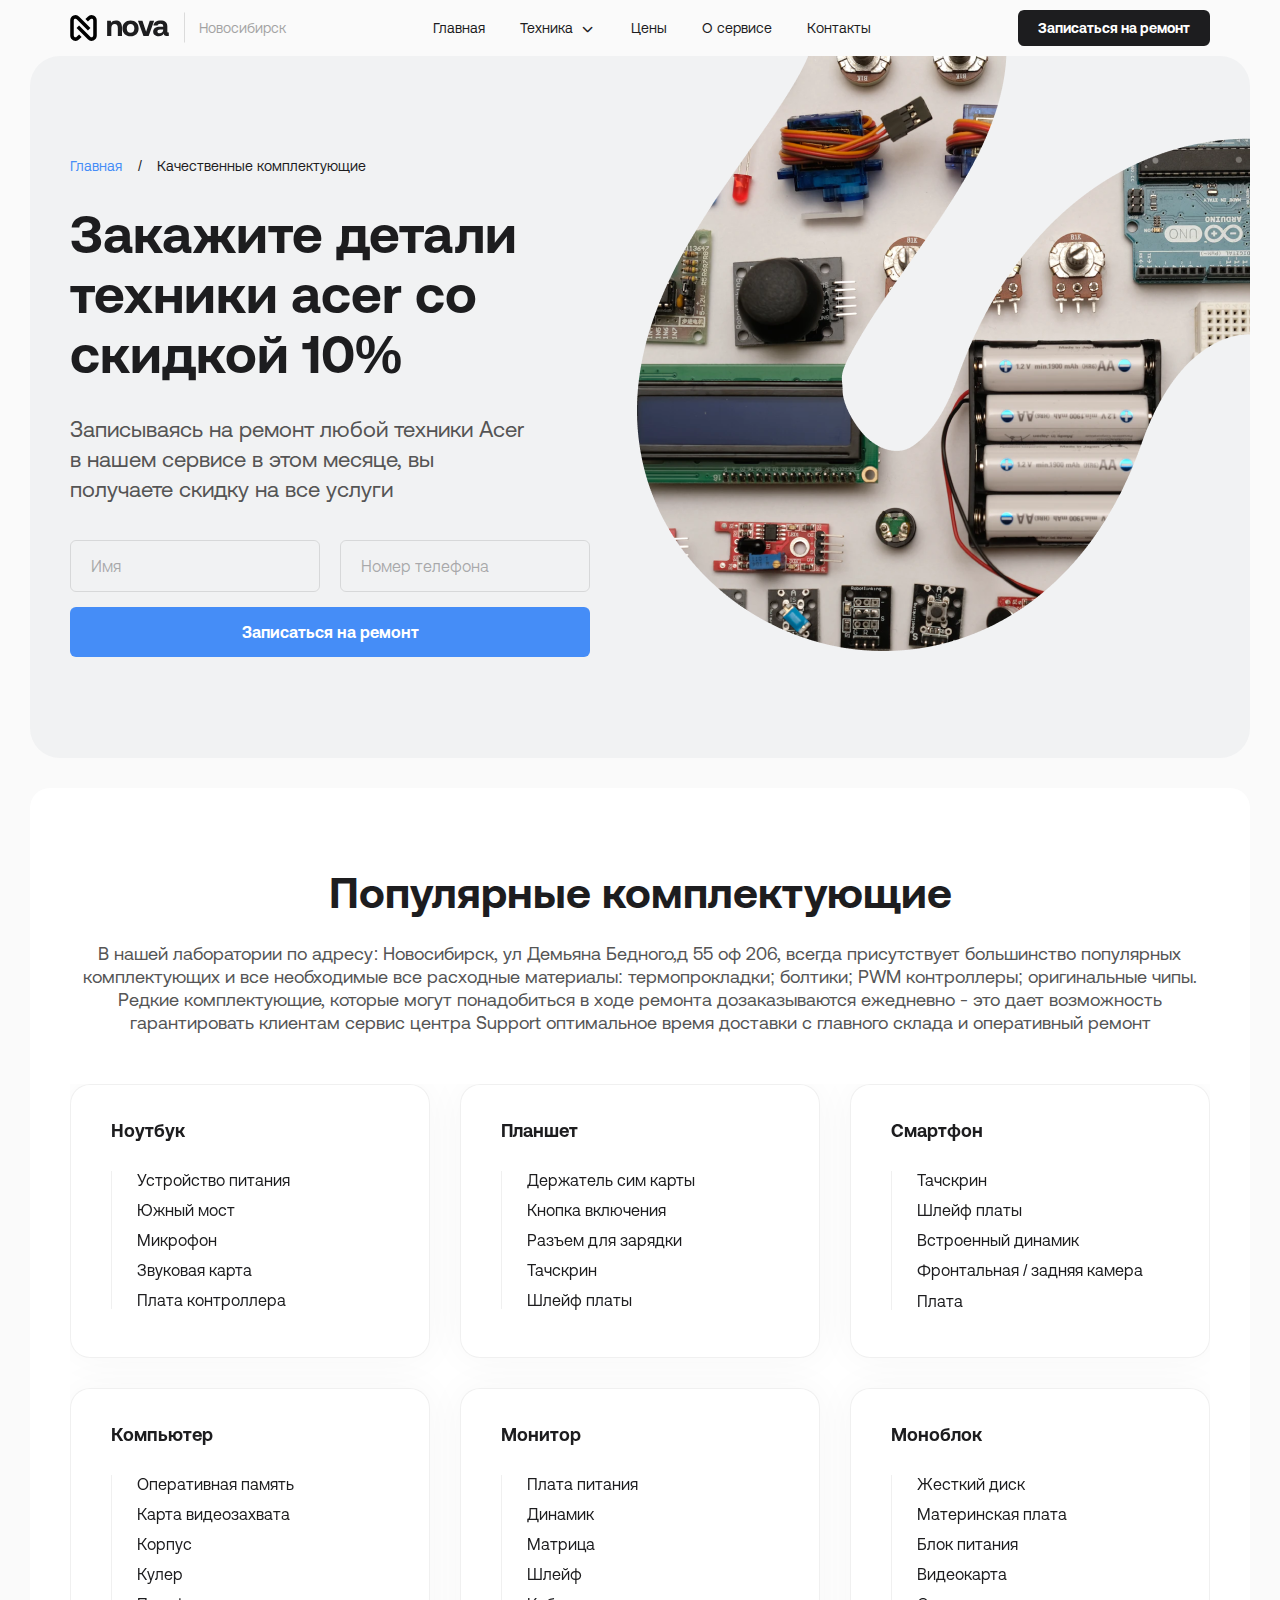
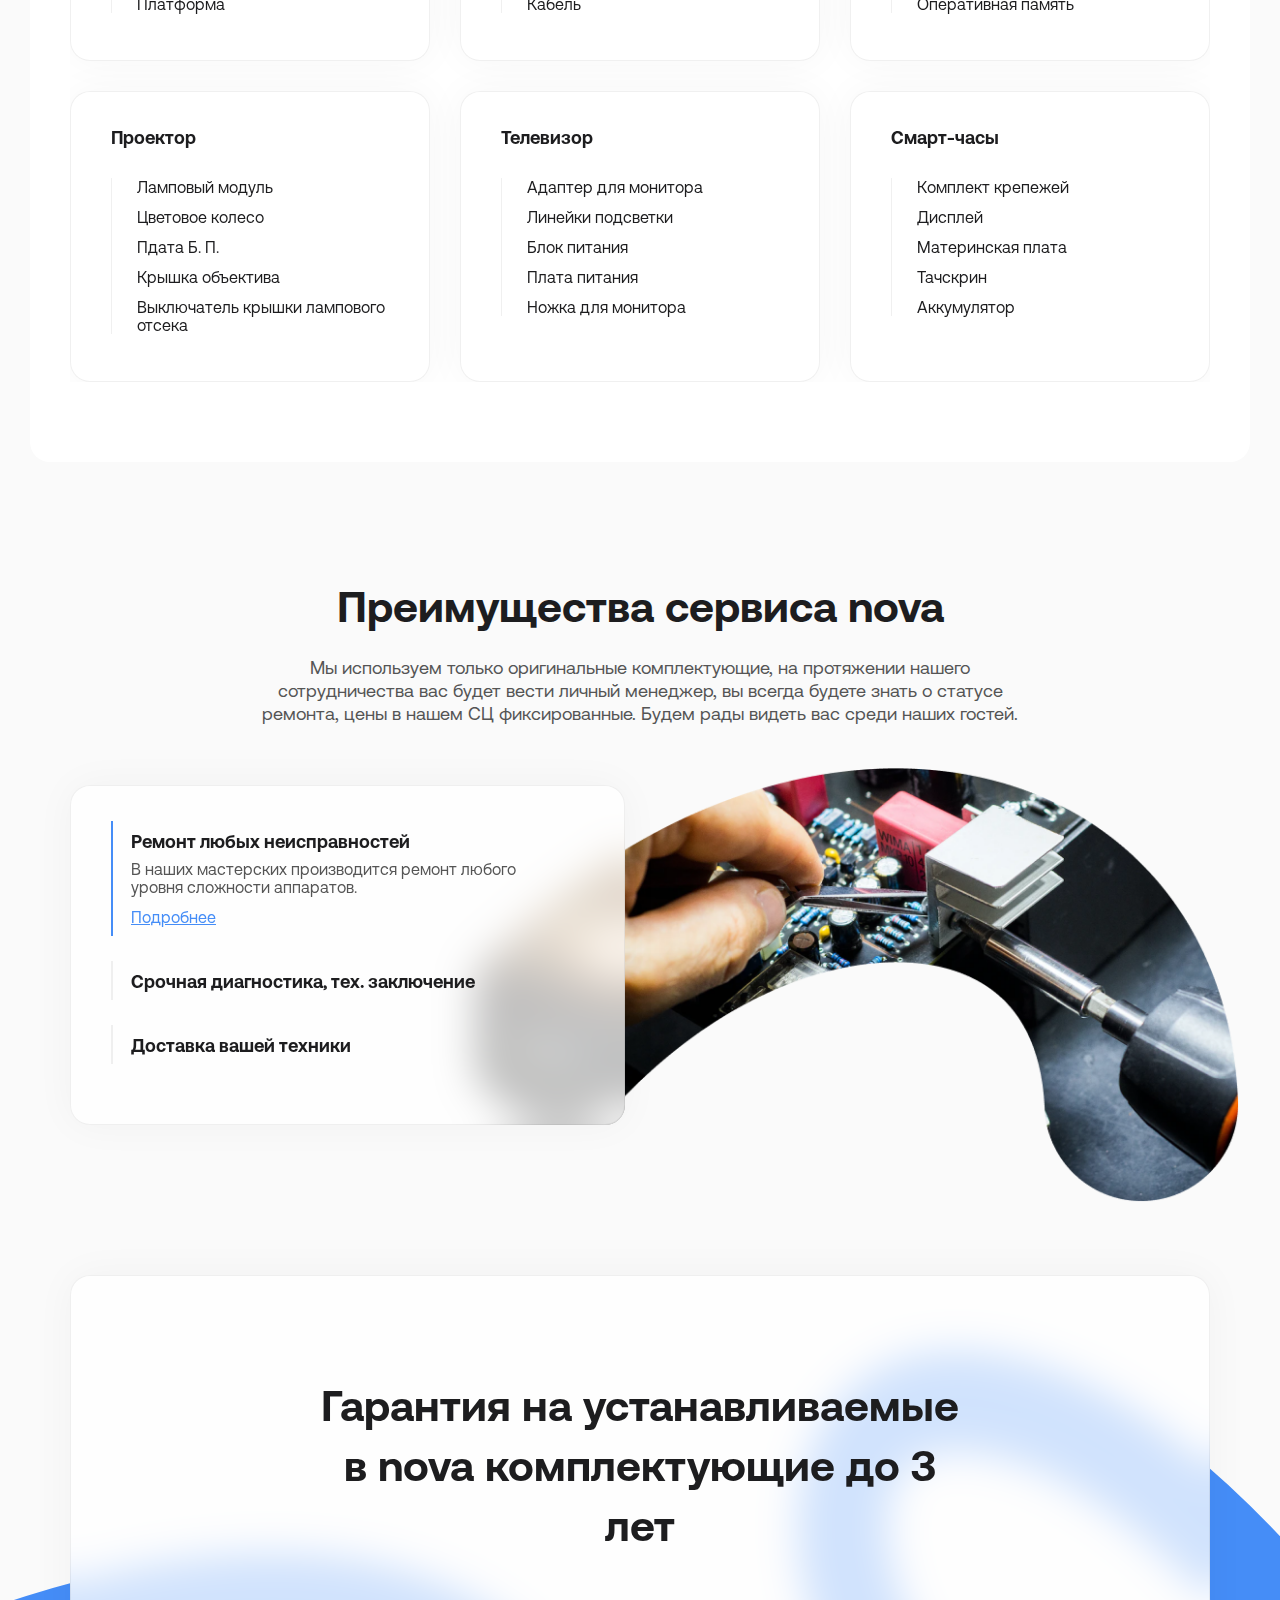
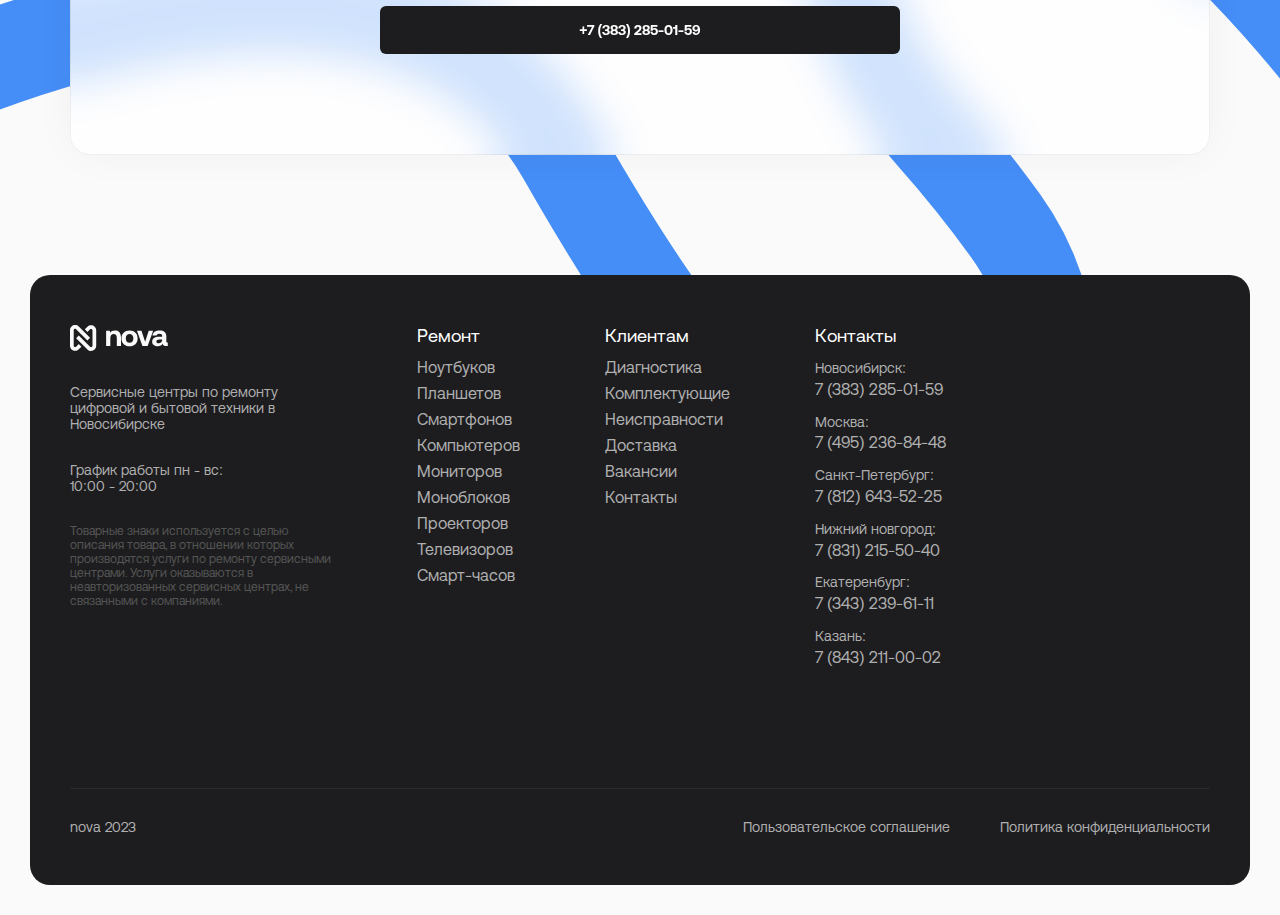
==== accessories.html @ a620aeb6 "nova" ====
<!DOCTYPE html>
<html lang="ru">
<head>
    <meta charset="UTF-8"/>
    <meta name="format-detection" content="telephone=no"/>
    <meta name="viewport" content="width=device-width, initial-scale=1.0"/>
    <link rel="shortcut icon" href="favicon.ico" type="image/x-icon"/>
    <title>Популярные комплектующие</title>

    <!--==========   STYLESHEET   ==========-->
    <link rel="stylesheet" href="css/index.css"/>
    <link rel="stylesheet" href="plugins/awesome/all.css"/>
    <link rel="stylesheet" href="plugins/slick.css"/>
<!--    <link rel="stylesheet" type="text/css" href="https://cdn.datatables.net/1.13.2/css/jquery.dataTables.css">-->
    <link rel="stylesheet" href="https://cdn.jsdelivr.net/npm/swiper@8/swiper-bundle.min.css" />

    <!--==========   PLUGINS   ==========-->
    <script defer src="plugins/jquery.min.js"></script>
    <script defer src="plugins/jquery.hideseek.min.js"></script>
    <script defer src="plugins/slick.min.js"></script>
    <script src="https://cdn.jsdelivr.net/npm/swiper@8/swiper-bundle.min.js"></script>
    <script defer type="text/javascript" charset="utf8" src="https://cdn.datatables.net/1.13.2/js/jquery.dataTables.js"></script>
    <script defer src="https://cdn.datatables.net/select/1.3.1/js/dataTables.select.min.js"></script>

    <!--==========   SCRIPTS   ==========-->
    <script defer src="js/index.js"></script>

</head>

<body>


<main class="main main-index main-template">
    <div class="dropdown close-on-blackout">
        <div class="container">
            <div class="dropdown-inner">
                <div class="dropdown-technics">
                    <h2 class="dropdown__title">Разновидности техники</h2>
                    <!-- /.dropdown__title -->
                    <div class="dropdown-technicsBx">
                        <ul class="dropdown-technicsBx__item">
                            <li data-id="">Ноутбуки</li>
                            <li data-id="">Планшеты</li>
                            <li data-id="">Смартфоны</li>
                            <li data-id="">Компьютеры</li>
                            <li data-id="">Мониторы</li>
                            <li data-id="">Моноблоки</li>
                            <li data-id="">Проекторы</li>
                            <li data-id="">Телевизоры</li>
                            <li data-id="">Смарт-часы</li>
                            <li data-id="">Принтеры</li>
                            <li data-id="">Плоттеры</li>
                            <li data-id="">Холодильники</li>
                        </ul>
                        <ul class="dropdown-technicsBx__item">
                            <li data-id="">Посудомойки</li>
                            <li data-id="">Стиральные машины</li>
                            <li data-id="">Фотоаппараты</li>
                            <li data-id="">Видеокамеры</li>
                            <li data-id="">Игровые приставки</li>
                            <li data-id="">Наушники</li>
                            <li data-id="">Квадрокоптеры</li>
                            <li data-id="">Сегвеи</li>
                            <li data-id="">Электросамокаты</li>
                            <li data-id="">Моноколеса</li>
                            <li data-id="">Массажные кресла</li>
                            <li data-id="">Гироскутеры</li>
                        </ul>
                    </div>
                    <!-- /.dropdown-technicsBx -->
                </div>
                <!-- /.dropdown-technics -->
                <div class="dropdown-brands">
                    <h2 class="dropdown__title">Бренды</h2>
                    <div class="dropdown-brandsBx">
                        <a href="" class="dropdown-brandsBx__item">AEG</a>
                        <a href="" class="dropdown-brandsBx__item">Ardo</a>
                        <a href="" class="dropdown-brandsBx__item">Ariston</a>
                        <a href="" class="dropdown-brandsBx__item">Atlant</a>
                        <a href="" class="dropdown-brandsBx__item">Bauknecht</a>
                        <a href="" class="dropdown-brandsBx__item">Beko</a>
                        <a href="" class="dropdown-brandsBx__item">Bosch</a>
                        <a href="" class="dropdown-brandsBx__item">Candy</a>
                        <a href="" class="dropdown-brandsBx__item">Electrolux</a>
                        <a href="" class="dropdown-brandsBx__item">Gorenje</a>
                        <a href="" class="dropdown-brandsBx__item">Hansa</a>
                        <a href="" class="dropdown-brandsBx__item">Indesit</a>
                        <a href="" class="dropdown-brandsBx__item">Kaiser</a>
                        <a href="" class="dropdown-brandsBx__item">Kuppersberg</a>
                        <a href="" class="dropdown-brandsBx__item">LG</a>
                        <a href="" class="dropdown-brandsBx__item">Miele</a>
                        <a href="" class="dropdown-brandsBx__item">Neff</a>
                        <a href="" class="dropdown-brandsBx__item">Panasonic</a>
                    </div>
                </div>
                <!-- /.dropdown-brands -->
            </div>
            <!-- /.dropdown-inner -->
        </div>
        <!-- /.container -->
    </div>
    <!-- /.dropdown --><div class="nav-mobile close-on-blackout">
        <button class="nav-mobile__item button action-button">Записаться на ремонт</button>
        <ul>
            <li class="nav-mobile__item"><a href="">Главная</a></li>
            <li class="nav-mobile__item"><a href="">Цены</a></li>
            <li class="nav-mobile__item"><a href="">О сервисе</a></li>
            <li class="nav-mobile__item"><a href="">Контакты</a></li>
            <li class="nav-mobile__item header-nav_dropdown">Техника</li>
        </ul>
    </div>
    <!-- /.nav-mobile -->
    
    <header class="header p10 main">
        <div class="container">
            <div class="header-inner">
                <div class="header-logoBx">
                    <a href="./" class="header-logo">
                        <svg width="27" height="32" viewBox="0 0 27 32" fill="none" xmlns="http://www.w3.org/2000/svg">
                            <path d="M17.933 15.933L7.95103 5.95103C5.75496 3.75496 2 5.3103 2 8.41603V23.5784C2 26.6841 5.75495 28.2395 7.95103 26.0434L9.06704 24.9274" stroke="black" stroke-width="3.54" stroke-linecap="square"/>
                            <path d="M9.06704 16.0614L19.049 26.0434C21.245 28.2394 25 26.6841 25 23.5784V8.41601C25 5.31028 21.245 3.75492 19.049 5.951L17.933 7.06701" stroke="black" stroke-width="3.54" stroke-linecap="square"/>
                        </svg>
                        <div class="header-brand-wrapper">
                            <div class="header-brand-overflow">
                                <img src="./images/header/logo-text.svg" alt="" class="header-logo__img">
                            </div>
                        </div>
                    </a>
                    <!-- /.header-logo -->
                    <p class="header__city">Новосибирск</p>
                </div>
                <!-- /.header-logoBx -->
                <nav class="header-nav">
                    <ul>
                        <li class="header-nav__item"><a href="#">Главная</a></li>
                        <li class="header-nav__item header-nav_dropdown close-on-blackout"><p>Техника</p></li>
                        <li class="header-nav__item"><a href="#" >Цены</a></li>
                        <li class="header-nav__item"><a href="#">О сервисе</a></li>
                        <li class="header-nav__item"><a href="#">Контакты</a></li>
                    </ul>
                </nav>
                <button class="header__button action-button black-button">Записаться на ремонт</button>
                <div class="header-burger close-on-blackout">
                    <span></span>
                </div>
                <!-- /.header-burger -->
            </div>
            <!-- /.header-inner -->
        </div>
        <!-- /.container -->
    </header>
    <!-- /.header -->
    <section class="content default">
        <div class="content-outer content-outer_m">
            <div class="container">
                <div class="content-inner brand-inner">
                    <div class="content-item">
                        <div class="content-crumbs">
                            <a href="" class="content-crumbs__item prev">Главная</a>
                            <a href="" class="content-crumbs__item">Качественные комплектующие</a>
                        </div>
                        <!-- /.content-crumbs -->
                        <h1 class="content__title default__title">Закажите детали техники acer со скидкой 10%</h1>
                        <p class="content__subtitle">Записываясь на ремонт любой техники Acer в нашем сервисе в этом месяце, вы получаете скидку на все услуги</p>
                        <form class="content-buttonBx content-form default-form">
                            <div class="content-form-inputBx default-form-inputBx">
                                <input class="content-form-inputBx__input" type="text" placeholder="Имя" required>
                                <input class="content-form-inputBx__input" type="text" placeholder="Номер телефона" required>
                            </div>
                            <button type="submit" class="content-form__button primary-button">Записаться на ремонт
                            </button>
                        </form>                    </div>
                    <!-- /.content-item -->
                    <div class="content-wrapper default-wrapper">
                        <div class="content-imgBx default-imgBx"><img src="./images/content/main-images/accessories.png" alt="">
                        </div>
                    </div>
                    <!-- /.content-wrapper -->
                </div>
                <!-- /.content-inner -->
            </div>
            <!-- /.container -->
        </div>
        <!-- /.content-wrapper -->
    </section>
    <!-- /.content -->

    <div class="sectionBx">
        <section class="accessories">
            <div class="container">
                <h2 class="accessories__title title">Популярные комплектующие</h2>
                <!-- /.accessories__title title -->
                <p class="accessories__subtitle subtitle">В нашей лаборатории по адресу: Новосибирск, ул Демьяна Бедного,д 55 оф 206, всегда присутствует большинство популярных комплектующих и все необходимые все расходные материалы: термопрокладки; болтики; PWM контроллеры; оригинальные чипы. Редкие комплектующие, которые могут понадобиться в ходе ремонта дозаказываются ежедневно - это дает возможность гарантировать клиентам сервис центра Support оптимальное время доставки с главного склада и оперативный ремонт</p>
                <!-- /.accessories__subtitle -->
                <div class="accessories-slider swiper">
                    <div class="accessories-wrapper swiper-wrapper">
                        <div class="accessories__item swiper-slide blur">
                            <h2 class="accessories__item-title">Ноутбук</h2>
                            <!-- /.accessories__item-title -->
                            <ul class="accessories-lists">
                                <li class="accessories-lists__item"><a href="#">Устройство питания</a></li>
                                <!-- /.accessories-lists__item -->
                                <li class="accessories-lists__item"><a href="#">Южный мост</a></li>
                                <!-- /.accessories-lists__item -->
                                <li class="accessories-lists__item"><a href="#">Микрофон</a></li>
                                <!-- /.accessories-lists__item -->
                                <li class="accessories-lists__item"><a href="#">Звуковая карта</a></li>
                                <!-- /.accessories-lists__item -->
                                <li class="accessories-lists__item"><a href="#">Плата контроллера</a></li>
                                <!-- /.accessories-lists__item -->
                            </ul>
                            <!-- /.accessories-lists -->
                        </div>
                        <!-- /.accessories__item -->
                        <div class="accessories__item swiper-slide blur">
                            <h2 class="accessories__item-title">Планшет</h2>
                            <!-- /.accessories__item-title -->
                            <ul class="accessories-lists">
                                <li class="accessories-lists__item"><a href="#">Держатель сим карты</a></li>
                                <!-- /.accessories-lists__item -->
                                <li class="accessories-lists__item"><a href="#">Кнопка включения</a></li>
                                <!-- /.accessories-lists__item -->
                                <li class="accessories-lists__item"><a href="#">Разъем для зарядки</a></li>
                                <!-- /.accessories-lists__item -->
                                <li class="accessories-lists__item"><a href="#">Тачскрин</a></li>
                                <!-- /.accessories-lists__item -->
                                <li class="accessories-lists__item"><a href="#">Шлейф платы</a></li>
                                <!-- /.accessories-lists__item -->
                            </ul>
                            <!-- /.accessories-lists -->
                        </div>
                        <!-- /.accessories__item -->
                        <div class="accessories__item swiper-slide blur">
                            <h2 class="accessories__item-title">Смартфон</h2>
                            <!-- /.accessories__item-title -->
                            <ul class="accessories-lists">
                                <li class="accessories-lists__item"><a href="#">Тачскрин</a></li>
                                <!-- /.accessories-lists__item -->
                                <li class="accessories-lists__item"><a href="#">Шлейф платы</a></li>
                                <!-- /.accessories-lists__item -->
                                <li class="accessories-lists__item"><a href="#">Встроенный динамик</a></li>
                                <!-- /.accessories-lists__item -->
                                <li class="accessories-lists__item"><a href="#">Фронтальная / задняя камера</a></li>
                                <!-- /.accessories-lists__item -->
                                <li class="accessories-lists__item"><a href="#">Плата</a></li>
                                <!-- /.accessories-lists__item -->
                            </ul>
                            <!-- /.accessories-lists -->
                        </div>
                        <!-- /.accessories__item -->
                        <div class="accessories__item swiper-slide blur">
                            <h2 class="accessories__item-title">Компьютер</h2>
                            <!-- /.accessories__item-title -->
                            <ul class="accessories-lists">
                                <li class="accessories-lists__item"><a href="#">Оперативная память</a></li>
                                <!-- /.accessories-lists__item -->
                                <li class="accessories-lists__item"><a href="#">Карта видеозахвата</a></li>
                                <!-- /.accessories-lists__item -->
                                <li class="accessories-lists__item"><a href="#">Корпус</a></li>
                                <!-- /.accessories-lists__item -->
                                <li class="accessories-lists__item"><a href="#">Кулер</a></li>
                                <!-- /.accessories-lists__item -->
                                <li class="accessories-lists__item"><a href="#">Платформа</a></li>
                                <!-- /.accessories-lists__item -->
                            </ul>
                            <!-- /.accessories-lists -->
                        </div>
                        <!-- /.accessories__item -->
                        <div class="accessories__item swiper-slide blur">
                            <h2 class="accessories__item-title">Монитор</h2>
                            <!-- /.accessories__item-title -->
                            <ul class="accessories-lists">
                                <li class="accessories-lists__item"><a href="#">Плата питания</a></li>
                                <!-- /.accessories-lists__item -->
                                <li class="accessories-lists__item"><a href="#">Динамик</a></li>
                                <!-- /.accessories-lists__item -->
                                <li class="accessories-lists__item"><a href="#">Матрица</a></li>
                                <!-- /.accessories-lists__item -->
                                <li class="accessories-lists__item"><a href="#">Шлейф</a></li>
                                <!-- /.accessories-lists__item -->
                                <li class="accessories-lists__item"><a href="#">Кабель</a></li>
                                <!-- /.accessories-lists__item -->
                            </ul>
                            <!-- /.accessories-lists -->
                        </div>
                        <!-- /.accessories__item -->
                        <div class="accessories__item swiper-slide blur">
                            <h2 class="accessories__item-title">Моноблок</h2>
                            <!-- /.accessories__item-title -->
                            <ul class="accessories-lists">
                                <li class="accessories-lists__item"><a href="#">Жесткий диск</a></li>
                                <!-- /.accessories-lists__item -->
                                <li class="accessories-lists__item"><a href="#">Материнская плата</a></li>
                                <!-- /.accessories-lists__item -->
                                <li class="accessories-lists__item"><a href="#">Блок питания</a></li>
                                <!-- /.accessories-lists__item -->
                                <li class="accessories-lists__item"><a href="#">Видеокарта</a></li>
                                <!-- /.accessories-lists__item -->
                                <li class="accessories-lists__item"><a href="#">Оперативная память</a></li>
                                <!-- /.accessories-lists__item -->
                            </ul>
                            <!-- /.accessories-lists -->
                        </div>
                        <!-- /.accessories__item -->
                        <div class="accessories__item swiper-slide blur">
                            <h2 class="accessories__item-title">Проектор</h2>
                            <!-- /.accessories__item-title -->
                            <ul class="accessories-lists">
                                <li class="accessories-lists__item"><a href="#">Ламповый модуль</a></li>
                                <!-- /.accessories-lists__item -->
                                <li class="accessories-lists__item"><a href="#">Цветовое колесо</a></li>
                                <!-- /.accessories-lists__item -->
                                <li class="accessories-lists__item"><a href="#">Пдата Б. П.</a></li>
                                <!-- /.accessories-lists__item -->
                                <li class="accessories-lists__item"><a href="#">Крышка объектива</a></li>
                                <!-- /.accessories-lists__item -->
                                <li class="accessories-lists__item"><a href="#">Выключатель крышки лампового отсека</a></li>
                                <!-- /.accessories-lists__item -->
                            </ul>
                            <!-- /.accessories-lists -->
                        </div>
                        <!-- /.accessories__item -->
                        <div class="accessories__item swiper-slide blur">
                            <h2 class="accessories__item-title">Телевизор</h2>
                            <!-- /.accessories__item-title -->
                            <ul class="accessories-lists">
                                <li class="accessories-lists__item"><a href="#">Адаптер для монитора</a></li>
                                <!-- /.accessories-lists__item -->
                                <li class="accessories-lists__item"><a href="#">Линейки подсветки</a></li>
                                <!-- /.accessories-lists__item -->
                                <li class="accessories-lists__item"><a href="#">Блок питания</a></li>
                                <!-- /.accessories-lists__item -->
                                <li class="accessories-lists__item"><a href="#">Плата питания</a></li>
                                <!-- /.accessories-lists__item -->
                                <li class="accessories-lists__item"><a href="#">Ножка для монитора</a></li>
                                <!-- /.accessories-lists__item -->
                            </ul>
                            <!-- /.accessories-lists -->
                        </div>
                        <!-- /.accessories__item -->
                        <div class="accessories__item swiper-slide blur">
                            <h2 class="accessories__item-title">Смарт-часы</h2>
                            <!-- /.accessories__item-title -->
                            <ul class="accessories-lists">
                                <li class="accessories-lists__item"><a href="#">Комплект крепежей</a></li>
                                <!-- /.accessories-lists__item -->
                                <li class="accessories-lists__item"><a href="#">Дисплей</a></li>
                                <!-- /.accessories-lists__item -->
                                <li class="accessories-lists__item"><a href="#">Материнская плата</a></li>
                                <!-- /.accessories-lists__item -->
                                <li class="accessories-lists__item"><a href="#">Тачскрин</a></li>
                                <!-- /.accessories-lists__item -->
                                <li class="accessories-lists__item"><a href="#">Аккумулятор</a></li>
                                <!-- /.accessories-lists__item -->
                            </ul>
                            <!-- /.accessories-lists -->
                        </div>
                        <!-- /.accessories__item -->
                    </div>
                    <!-- /.accessories-wrapper -->
                </div>
                <!-- /.accessories-box -->
                <div class="swiper-pagination myClass"></div>
            </div>
            <!-- /.container -->
        </section>
        <!-- /.accessories -->
    </div>

    <section class="advantages pt_120 pb_30">
        <div class="container">
            <h2 class="advantages__title title">Преимущества сервиса nova</h2>
            <!-- /.advantages__title -->
            <p class="advantages__subtitle">Мы используем только оригинальные комплектующие, на протяжении нашего сотрудничества вас будет вести личный менеджер, вы всегда будете знать о статусе ремонта, цены в нашем СЦ фиксированные. Будем рады видеть вас среди наших гостей.</p>
            <!-- /.advantages__subtitle -->
            <div class="advantages-wrapper">
                <div class="advantages-box advantages-box_m blur">
                    <div class="advantages__item active" data-img="2">
                        <h3 class="advantages__item-title">Ремонт любых неисправностей</h3>
                        <!-- /.advantages__item-title -->
                        <p class="advantages__item-subtitle">В наших мастерских производится ремонт любого уровня
                            сложности аппаратов.<a href="#">Подробнее</a></p>
                        <!-- /.advantages__item-subtitle -->
                    </div>
                    <!-- /.advantages__item -->
                    <div class="advantages__item" data-img="3">
                        <h3 class="advantages__item-title">Срочная диагностика, тех. заключение</h3>
                        <!-- /.advantages__item-title -->
                        <p class="advantages__item-subtitle">Срочная диагностика, не отходя от кассы. Углублённое
                            аппаратное и программное тестирование техники.<a href="#">Подробнее</a></p>
                        <!-- /.advantages__item-subtitle -->
                    </div>
                    <!-- /.advantages__item -->
                    <div class="advantages__item" data-img="4">
                        <h3 class="advantages__item-title">Доставка вашей техники</h3>
                        <!-- /.advantages__item-title -->
                        <p class="advantages__item-subtitle">Чтобы вернуть в строй вашу технику, не обязательно выходить
                            из дома.<a href="#">Подробнее</a></p>
                        <!-- /.advantages__item-subtitle -->
                    </div>
                    <!-- /.advantages__item -->
                </div>
                <!-- /.advantages-box -->
                <div class="advantages-imgBx advantage_three_blocks">
                    <img class="desktop" src="./images/advantages/2.png" alt="">
                    <img class="mobile" src="./images/advantages/2-mobile.png" alt="">
                </div>
            </div>
            <!-- /.advantages-wrapper -->
        </div>
        <!-- /.container -->
    </section>
    <!-- /.advantages -->

    <section class="warranty">
        <div class="container">
            <div class="warranty-box blur">
                <h2 class="warranty__title title">Гарантия на устанавливаемые <br> в nova комплектующие до 3 лет</h2>
                <!-- /.warranty__title -->
                <a href="tel: +7 (383) 285-01-59" class="warranty__phone black-button">+7 (383) 285-01-59</a>
            </div>
            <!-- /.warranty-box -->
        </div>
        <!-- /.container -->
        <svg class="warranty-svg" width="1440" height="822" viewBox="0 0 1440 822" preserveAspectRatio="none" fill="none" xmlns="http://www.w3.org/2000/svg">
            <path d="M-184 379C7.83333 285 463.875 140.221 630.5 400.5C786.517 644.208 934.524 800.606 1078.03 766.672C1205.32 736.573 1213.93 576.919 1131.52 475.339C1106.84 444.917 1077.81 412.311 1044.5 379C887.5 222 915.5 -16.9999 1173 68.5001C1379 136.9 1599.5 428 1684 565" stroke="#458DF7" stroke-width="100"/>
        </svg>

    </section>
    <!-- /.warranty -->

    <footer class="footer">
        <div class="footer-wrapper">
            <div class="container">
                <div class="footer-inner">
                    <div class="footer-box">
                        <div class="footer-item">
                            <div class="footer-logoBx">
                                <img src="./images/footer/white-logo.svg" alt="">
                            </div>
                            <!-- /.footer-logoBx -->
                            <p class="footer__desc">Сервисные центры по ремонту цифровой и бытовой техники в
                                Новосибирске</p>
                            <p class="footer__graph">График работы пн - вс: 10:00 - 20:00</p>
                            <p class="footer__notice desktop">Товарные знаки используется с целью описания товара, в
                                отношении
                                которых производятся услуги по ремонту сервисными центрами. Услуги оказываются в
                                неавторизованных сервисных центрах, не связанными с компаниями.</p>
                        </div>
                        <div class="footer-item">
                            <div class="footer-helper">
                                <div class="footer-clients footer-repair">
                                    <h2 class="footer__title">Ремонт</h2>
                                    <!-- /.footer__title -->
                                    <ul class="footer-pages">
                                        <li class="footer-pages__item"><a href="">Ноутбуков</a></li>
                                        <!-- /.footer-pages__item -->
                                        <li class="footer-pages__item"><a href="">Планшетов</a></li>
                                        <!-- /.footer-pages__item -->
                                        <li class="footer-pages__item"><a href="">Смартфонов</a></li>
                                        <!-- /.footer-pages__item -->
                                        <li class="footer-pages__item"><a href="">Компьютеров</a></li>
                                        <!-- /.footer-pages__item -->
                                        <li class="footer-pages__item"><a href="">Мониторов</a></li>
                                        <!-- /.footer-pages__item -->
                                        <li class="footer-pages__item"><a href="">Моноблоков</a></li>
                                        <!-- /.footer-pages__item -->
                                        <li class="footer-pages__item"><a href="">Проекторов</a></li>
                                        <!-- /.footer-pages__item -->
                                        <li class="footer-pages__item"><a href="">Телевизоров</a></li>
                                        <!-- /.footer-pages__item -->
                                        <li class="footer-pages__item"><a href="">Смарт-часов</a></li>
                                        <!-- /.footer-pages__item -->
                                    </ul>
                                    <!-- /.footer-pages -->
                                </div>
                                <!-- /.footer-clients -->
                                <div class="footer-clients">
                                    <h2 class="footer__title">Клиентам</h2>
                                    <!-- /.footer__title -->
                                    <ul class="footer-pages">
                                        <li class="footer-pages__item"><a href="">Диагностика</a></li>
                                        <!-- /.footer-pages__item -->
                                        <li class="footer-pages__item"><a href="">Комплектующие</a></li>
                                        <!-- /.footer-pages__item -->
                                        <li class="footer-pages__item"><a href="">Неисправности</a></li>
                                        <!-- /.footer-pages__item -->
                                        <li class="footer-pages__item"><a href="">Доставка</a></li>
                                        <!-- /.footer-pages__item -->
                                        <li class="footer-pages__item"><a href="">Вакансии</a></li>
                                        <!-- /.footer-pages__item -->
                                        <li class="footer-pages__item"><a href="">Контакты</a></li>
                                        <!-- /.footer-pages__item -->
                                    </ul>
                                    <!-- /.footer-pages -->
                                </div>
                                <!-- /.footer-clients -->
                            </div>
                            <!-- /.footer-helper -->
                            <div class="footer-contacts">
                                <h2 class="footer__title">Контакты</h2>
                                <!-- /.footer__title -->
                                <ul>
                                    <li class="footer-contacts__item">
                                        <span>Новосибирск:</span>
                                        <a href="tel: 7 (383) 285-01-59">7 (383) 285-01-59</a>
                                    </li>
                                    <!-- /.footer-contacts__item -->
                                    <li class="footer-contacts__item">
                                        <span>Москва: </span>
                                        <a href="tel: 7 (495) 236-84-48">7 (495) 236-84-48</a>
                                    </li>
                                    <!-- /.footer-contacts__item -->
                                    <li class="footer-contacts__item">
                                        <span>Санкт-Петербург: </span>
                                        <a href="tel: 7 (812) 643-52-25">7 (812) 643-52-25</a>
                                    </li>
                                    <!-- /.footer-contacts__item -->
                                    <li class="footer-contacts__item">
                                        <span>Нижний новгород: </span>
                                        <a href="tel: 7 (831) 215-50-40">7 (831) 215-50-40</a>
                                    </li>
                                    <!-- /.footer-contacts__item -->
                                    <li class="footer-contacts__item">
                                        <span>Екатеренбург: </span>
                                        <a href="tel: 7 (343) 239-61-11">7 (343) 239-61-11</a>
                                    </li>
                                    <!-- /.footer-contacts__item -->
                                    <li class="footer-contacts__item">
                                        <span>Казань:</span>
                                        <a href="tel: 7 (843) 211-00-02">7 (843) 211-00-02</a>
                                    </li>
                                    <!-- /.footer-contacts__item -->
                                </ul>
                            </div>
                            <!-- /.footer-contacts -->
                        </div>
                        <!-- /.footer-item -->
                    </div>
                    <!-- /.footer-box -->
                    <div class="footer-docs footer-docs_m">
                        <h2 class="footer__text-logo">nova 2023</h2>
                        <div class="footer-docsBx">
                            <a href="" class="footer-docsBx__item">Пользовательское cоглашение</a>
                            <a href="" class="footer-docsBx__item">Политика конфиденциальности</a>
                        </div>
                        <p class="footer__notice mobile">Товарные знаки используется с целью описания товара, в
                            отношении
                            которых производятся услуги по ремонту сервисными центрами. Услуги оказываются в
                            неавторизованных сервисных центрах, не связанными с компаниями.</p>
                    </div>
                </div>
                <!-- /.footer-inner -->
            </div>
            <!-- /.container -->
        </div>
        <!-- /.footer-wrapper -->
    </footer>
    <!-- /.footer -->
    <div class="blackout"></div>
    <div class="blackout over"></div>
    
    <div class="modal close-on-blackout">
        <div class="modal-formBx">
            <h2 class="modal__title">Запись на ремонт</h2>
            <p class="modal__subtitle">Оставьте свои контактные данные для записи. Мы перезвоним вам в течение 15 минут.</p>
            <form action="" class="modal-form">
                <div class="modal-inputBx"><input type="text" placeholder="Имя"></div>
                <div class="modal-inputBx"><input type="text" placeholder="Номер телефона"></div>
                <button class="modal__button primary-button" type="submit">Записаться на ремонт</button>
                <p class="modal__notice">Отправляя свои данные вы соглашаетесь с политикой обработки данных нашего сайта</p>
            </form>
            <div class="provide-success">
                <div class="provide-formBx-top">
                    <p class="provide-formBx__record">Запись на ремонт</p>
                    <svg class="provide-formBx__svg close-modal-cross" width="20" height="20" viewBox="0 0 20 20" fill="none"
                         xmlns="http://www.w3.org/2000/svg">
                        <path d="M15 5L5 15" stroke="#B0B0B1" stroke-width="2" stroke-linecap="round"
                              stroke-linejoin="round"/>
                        <path d="M5 5L15 15" stroke="#B0B0B1" stroke-width="2" stroke-linecap="round"
                              stroke-linejoin="round"/>
                    </svg>
                </div>
                <h3 class="provide-formBx__title">Данные успешно отправлены</h3>
                <p class="provide-formBx__subtitle">Наш специалист перезвонит вам в течение 15 минут</p>
                <button class="provide-form__button primary-button close-modal-cross provide-success__button">Отлично</button>
                <!-- /.provide-success -->
            </div>
            <!-- /.provide-success -->
        </div>
        <svg class="modal-cross" width="20" height="20" viewBox="0 0 20 20" fill="none" xmlns="http://www.w3.org/2000/svg">
            <path d="M15 5L5 15" stroke="#B0B0B1" stroke-width="2" stroke-linecap="round" stroke-linejoin="round"/>
            <path d="M5 5L15 15" stroke="#B0B0B1" stroke-width="2" stroke-linecap="round" stroke-linejoin="round"/>
        </svg>
    </div>
    
    <div class="provide-helper close-on-blackout wrapper-with-form mobile">
        <div class="provide-formBx blur">
            <div class="provide-formBx-top">
                <p class="provide-formBx__record">Запись на ремонт</p>
                <svg class="provide-formBx__svg close-modal-cross" width="20" height="20" viewBox="0 0 20 20" fill="none"
                     xmlns="http://www.w3.org/2000/svg">
                    <path d="M15 5L5 15" stroke="#B0B0B1" stroke-width="2" stroke-linecap="round"
                          stroke-linejoin="round"/>
                    <path d="M5 5L15 15" stroke="#B0B0B1" stroke-width="2" stroke-linecap="round"
                          stroke-linejoin="round"/>
                </svg>
            </div>
            <!-- /.provide-formBx-top -->
            <h3 class="provide-formBx__title"><span class="change-title">Настройка биос</span> <span class="change-device">ноутбука </span> acer</h3>
            <p class="provide-formBx__subtitle">Оставьте свои контактные данные для записи. Мы
                перезвоним вам в течение 15 минут.</p>
            <form action="" class="provide-form">
                <div class="provide-form-inputBx">
                    <input type="text" placeholder="Имя" class="animate-input">
                    <input type="text" placeholder="Номер телефона" class="animate-input">
                </div>
                <button class="provide-form__button primary-button">Записаться на ремонт</button>
                <p class="provide-form__notice">Отправляя свои данные вы соглашаетесь с политикой
                    обработки данных нашего сайта</p>
            </form>
    
            <div class="provide-success">
                <div class="provide-formBx-top">
                    <p class="provide-formBx__record">Запись на ремонт</p>
                    <svg class="provide-formBx__svg close-modal-cross" width="20" height="20" viewBox="0 0 20 20" fill="none"
                         xmlns="http://www.w3.org/2000/svg">
                        <path d="M15 5L5 15" stroke="#B0B0B1" stroke-width="2" stroke-linecap="round"
                              stroke-linejoin="round"/>
                        <path d="M5 5L15 15" stroke="#B0B0B1" stroke-width="2" stroke-linecap="round"
                              stroke-linejoin="round"/>
                    </svg>
                </div>
                <h3 class="provide-formBx__title">Данные успешно отправлены</h3>
                <p class="provide-formBx__subtitle">Наш специалист перезвонит вам в течение 15 минут</p>
                <button class="provide-form__button primary-button close-modal-cross provide-success__button">Записаться на ремонт</button>
                <!-- /.provide-success -->
            </div>
            <!-- /.provide-success -->
        </div>
    </div>
    <!-- /.provide-formBx --></main>

</body>
</html>
---- css/index.css ----
@font-face{font-family:AeonikProTRIAL-Bold;font-display:swap;src:url(../fonts/AeonikProTRIAL-Bold.otf);font-weight:700;font-style:normal}@font-face{font-family:AeonikProTRIAL-Regular;font-display:swap;src:url(../fonts/AeonikProTRIAL-Regular.otf);font-weight:400;font-style:normal}*,::after,::before{-webkit-box-sizing:border-box;box-sizing:border-box;padding:0;margin:0;border:0}button,input,textarea{display:block;background-color:transparent;font:inherit}button{cursor:pointer}textarea{resize:none}ol,ul{list-style:none}img{max-width:100%}h1,h2,h3,h4,h5,h6{font:inherit}a{color:inherit;text-decoration:none;display:inline-block}.js-focus-visible :focus:not(.focus-visible){outline:0}.accessories__title{text-align:center}.accessories__subtitle{margin-top:25px;margin-bottom:50px}.accessories-slider{overflow:auto!important}.accessories-wrapper{display:-ms-grid!important;display:grid!important;grid-template-columns:repeat(auto-fill,minmax(331px,1fr));grid-gap:30px}.accessories__item{padding:35px 0 35px 40px}.accessories__item-title{font-size:18px;font-family:AeonikProTRIAL-Bold,sans-serif;font-weight:700;margin-bottom:30px}.accessories-lists{padding-left:25px;border-left:1px solid rgba(0,0,0,.06)}.accessories-lists__item{margin-bottom:12px}.accessories-lists__item a{-webkit-transition:all .6s cubic-bezier(.16,1.08,.38,.98);-o-transition:all .6s cubic-bezier(.16,1.08,.38,.98);transition:all .6s cubic-bezier(.16,1.08,.38,.98)}.accessories-lists__item a:hover{-webkit-transform:translateX(10px);-ms-transform:translateX(10px);transform:translateX(10px);color:#458df7}.advantages{padding-top:150px}.advantages.pt_120{padding-top:120px}.advantages.pb_30{padding-bottom:30px}.advantages__title{text-align:center}.advantages__subtitle{font-size:18px;max-width:763px;margin:25px auto 0;text-align:center;color:#555;line-height:23px}.advantages-wrapper{display:-webkit-box;display:-ms-flexbox;display:flex;-webkit-box-align:center;-ms-flex-align:center;align-items:center}.advantages-box{width:100%;max-width:555px;padding:35px 0 60px 40px;min-height:auto;position:relative;z-index:4}.advantages-box_m{margin-top:60px}.advantages__item{padding:10px 0 0 20px;margin-bottom:25px;position:relative;overflow:hidden;-webkit-transition:all 1s cubic-bezier(.16,1.08,.38,.98);-o-transition:all 1s cubic-bezier(.16,1.08,.38,.98);transition:all 1s cubic-bezier(.16,1.08,.38,.98);cursor:pointer}.advantages__item:last-child{margin-bottom:0}.advantages__item:after,.advantages__item:before{content:'';position:absolute;left:0;top:0;height:100%;width:2px;-webkit-transition:all 1s cubic-bezier(.16,1.08,.38,.98);-o-transition:all 1s cubic-bezier(.16,1.08,.38,.98);transition:all 1s cubic-bezier(.16,1.08,.38,.98)}.advantages__item:after{background:#458df7;-webkit-transform:scaleY(0);-ms-transform:scaleY(0);transform:scaleY(0)}.advantages__item:before{background:rgba(0,0,0,.06)}.advantages__item:hover:before{background:#458df7}.advantages__item.active{padding:10px 0 10px 20px}.advantages__item.active:after{-webkit-transform:scaleY(1);-ms-transform:scaleY(1);transform:scaleY(1)}.advantages__item.active .advantages__item-subtitle{opacity:1}.advantages__item-title{font-size:18px;font-family:AeonikProTRIAL-Bold,sans-serif;font-weight:700}.advantages__item-subtitle{margin-top:8px;max-width:420px;color:#555;max-height:0;-webkit-transition:all 1s cubic-bezier(.16,1.08,.38,.98);-o-transition:all 1s cubic-bezier(.16,1.08,.38,.98);transition:all 1s cubic-bezier(.16,1.08,.38,.98);opacity:0}.advantages__item-subtitle a{display:block;margin-top:12px;text-decoration:underline;color:#458df7;-webkit-transition:all 1s cubic-bezier(.16,1.08,.38,.98);-o-transition:all 1s cubic-bezier(.16,1.08,.38,.98);transition:all 1s cubic-bezier(.16,1.08,.38,.98)}.advantages__item-subtitle a:hover{color:#1d1d1f}.advantages-imgBx{display:-webkit-box;display:-ms-flexbox;display:flex;margin-left:-163px;margin-bottom:-100px;margin-right:-100px;position:relative;z-index:2}.advantages-imgBx.advantage_three_blocks{margin-left:-163px;margin-bottom:-120px;margin-right:-40px;max-width:777px}.advantages-imgBx img.mobile{display:none}.advantages-imgBx:after{content:'';position:absolute;z-index:3;left:0;top:0;width:100%;height:100%;background:#fafafa;opacity:0;-webkit-transition:all .3s cubic-bezier(.16,1.08,.38,.98);-o-transition:all .3s cubic-bezier(.16,1.08,.38,.98);transition:all .3s cubic-bezier(.16,1.08,.38,.98)}.advantages-imgBx.flash:after{opacity:1}.center{background:#f1f2f3;border-radius:0 0 30px 30px;padding:0 30px 30px 30px}.center-wrapper{background:#fff;border-radius:20px;padding:80px 0}.center__title{text-align:center}.center__subtitle{color:#555;max-width:763px;margin:25px auto 0;text-align:center;line-height:23px;font-size:18px}.center-box{padding-top:50px;display:-ms-grid;display:grid;grid-template-columns:repeat(auto-fit,minmax(260px,1fr));grid-gap:30px}.center__item{border-radius:20px;display:-webkit-box;display:-ms-flexbox;display:flex;-webkit-box-orient:vertical;-webkit-box-direction:normal;-ms-flex-direction:column;flex-direction:column;-webkit-box-align:center;-ms-flex-align:center;align-items:center;padding:30px 33px;position:relative;overflow:hidden}.center__item:after{content:'';position:absolute;left:0;top:0;width:100%;height:100%;border-radius:20px;border:1px solid #458df7;opacity:0;-webkit-transition:opacity .6s cubic-bezier(.16,1.08,.38,.98);-o-transition:opacity .6s cubic-bezier(.16,1.08,.38,.98);transition:opacity .6s cubic-bezier(.16,1.08,.38,.98);pointer-events:none}.center__item:hover:after{opacity:1}.center__item:hover path{stroke-dashoffset:0}.center__item-imgBx{display:-webkit-box;display:-ms-flexbox;display:flex}.center__item-title{font-size:18px;margin-top:25px;font-family:AeonikProTRIAL-Bold,sans-serif;font-weight:700}.center__item-svg{position:absolute;z-index:-1;left:-10px;top:5px;pointer-events:none}.center__item-svg path{stroke-dasharray:381.34356689453125;stroke-dashoffset:381.34356689453125;-webkit-transition:all .4s linear;-o-transition:all .4s linear;transition:all .4s linear}.content{padding-top:157px;position:relative;padding-bottom:231px;background-color:#f1f2f3;overflow:hidden}.content-outer{position:relative;overflow:hidden;background-color:#f1f2f3;border-radius:30px;padding-bottom:101px;padding-top:100px}.content-outer_m{margin-right:30px;margin-left:30px;margin-top:56px}.content-inner{display:-webkit-box;display:-ms-flexbox;display:flex;-webkit-box-align:center;-ms-flex-align:center;align-items:center}.content-crumbs{padding-bottom:30px}.content-crumbs__item{margin-right:12px;font-size:14px;position:relative}.content-crumbs__item:first-child:before{content:none}.content-crumbs__item:before{content:'/';margin-right:15px;pointer-events:none}.content-crumbs__item.prev{color:#458df7}.content__title{max-width:470px;font-size:53px;font-family:AeonikProTRIAL-Bold,sans-serif;font-weight:700}.content__title.custom_width{max-width:550px}.content__subtitle{margin-top:30px;font-size:22px;color:#555;max-width:457px;line-height:30px}.content-buttonBx{padding-top:35px;display:-webkit-box;display:-ms-flexbox;display:flex;-webkit-box-align:stretch;-ms-flex-align:stretch;align-items:stretch}.content__button{margin-right:20px}.content__button:first-child{width:100%;max-width:214px}.content__button:last-child{margin-right:0;width:100%;max-width:156px}.content-wrapper{position:absolute;right:-320px;top:-210px}.content-sliderBx{width:949px!important;position:absolute!important;bottom:30px;left:0}.content-sliderBx .swiper-wrapper{-webkit-transition-timing-function:linear;-o-transition-timing-function:linear;transition-timing-function:linear}.content-slider__item{padding:45px;background:rgba(255,255,255,.85);-webkit-box-shadow:0 0 40px rgba(0,0,0,.04);box-shadow:0 0 40px rgba(0,0,0,.04);-webkit-backdrop-filter:blur(20px);backdrop-filter:blur(20px);border-radius:20px}.content-imgBx{display:-webkit-box;display:-ms-flexbox;display:flex}.content-path{position:absolute;left:-1px;bottom:0;z-index:4;pointer-events:none}.content-form{display:-webkit-box;display:-ms-flexbox;display:flex;-webkit-box-orient:vertical;-webkit-box-direction:normal;-ms-flex-direction:column;flex-direction:column;width:100%;max-width:360px}.content-form-inputBx__input{margin-bottom:12px;padding:16px 0 16px 20px;border:1px solid rgba(29,29,31,.12);border-radius:6px;width:100%;outline:0;-webkit-transition:border .6s cubic-bezier(.16,1.08,.38,.98);-o-transition:border .6s cubic-bezier(.16,1.08,.38,.98);transition:border .6s cubic-bezier(.16,1.08,.38,.98)}.content-form-inputBx__input::-webkit-input-placeholder{color:rgba(29,29,31,.35)}.content-form-inputBx__input::-moz-placeholder{color:rgba(29,29,31,.35)}.content-form-inputBx__input:-ms-input-placeholder{color:rgba(29,29,31,.35)}.content-form-inputBx__input::-ms-input-placeholder{color:rgba(29,29,31,.35)}.content-form-inputBx__input::placeholder{color:rgba(29,29,31,.35)}.content-form-inputBx__input:hover{border-color:rgba(29,29,31,.62)}.content-form-inputBx__input:focus{border-color:#458df7}.content-form-inputBx__input:last-child{margin-bottom:0}.content-form__button{margin-top:15px}.brand-wrapper{right:-280px}.default{background-color:#fafafa;padding:0 0 30px}.default-wrapper{right:-212px;top:-200px}.default-form{max-width:520px;width:520px}.default-form-inputBx{display:-webkit-box;display:-ms-flexbox;display:flex}.default-form-inputBx input{margin-bottom:0;margin-right:20px}.default-form-inputBx input:last-child{margin-right:0}.devices{padding-top:80px}.devices-inner{padding:35px 0 50px 40px}.devices__title{font-size:18px;font-family:AeonikProTRIAL-Bold,sans-serif;font-weight:700}.devices-box{display:-webkit-box;display:-ms-flexbox;display:flex;padding-top:40px}.devices__item{margin-right:35px;padding-left:25px;padding-bottom:16px;border-left:1px solid rgba(0,0,0,.06)}.devices__item:last-child{margin-right:0}.devices__item li{padding-bottom:12px}.devices__item li:last-child{padding-bottom:0}.devices__item li a{-webkit-transition:all .6s cubic-bezier(.16,1.08,.38,.98);-o-transition:all .6s cubic-bezier(.16,1.08,.38,.98);transition:all .6s cubic-bezier(.16,1.08,.38,.98)}.devices__item li a:hover{-webkit-transform:translateX(10px);-ms-transform:translateX(10px);transform:translateX(10px);color:#458df7}.dropdown{padding-top:102px;position:fixed;left:0;top:0;width:100%;z-index:10;background:#fff;border-radius:0 0 30px 30px;padding-bottom:63px;-webkit-transition:-webkit-transform .6s cubic-bezier(.16,1.08,.38,.98);transition:-webkit-transform .6s cubic-bezier(.16,1.08,.38,.98);-o-transition:transform .6s cubic-bezier(.16,1.08,.38,.98);transition:transform .6s cubic-bezier(.16,1.08,.38,.98);transition:transform .6s cubic-bezier(.16,1.08,.38,.98),-webkit-transform .6s cubic-bezier(.16,1.08,.38,.98);-webkit-transform:translateY(-100%);-ms-transform:translateY(-100%);transform:translateY(-100%);pointer-events:none}.dropdown.active{pointer-events:auto;-webkit-transform:translateY(0);-ms-transform:translateY(0);transform:translateY(0)}.dropdown-inner{display:-webkit-box;display:-ms-flexbox;display:flex}.dropdown__title{font-size:18px;font-family:AeonikProTRIAL-Bold,sans-serif;font-weight:700}.dropdown-technicsBx{padding-top:25px;display:-webkit-box;display:-ms-flexbox;display:flex}.dropdown-technicsBx__item{padding-left:15px;border-left:1px solid rgba(0,0,0,.06);margin-right:35px}.dropdown-technicsBx__item:last-child{margin-right:0}.dropdown-technicsBx__item li{font-size:14px;margin-bottom:12px;cursor:pointer;position:relative;-webkit-transition:all .6s cubic-bezier(.16,1.08,.38,.98);-o-transition:all .6s cubic-bezier(.16,1.08,.38,.98);transition:all .6s cubic-bezier(.16,1.08,.38,.98)}.dropdown-technicsBx__item li:after{content:"\2b";font-family:"Font Awesome 5 Free",serif;font-weight:900;position:absolute;top:50%;-webkit-transform:translateY(-50%);-ms-transform:translateY(-50%);transform:translateY(-50%);margin-left:9px;font-size:10px;-webkit-transition:all .6s cubic-bezier(.16,1.08,.38,.98);-o-transition:all .6s cubic-bezier(.16,1.08,.38,.98);transition:all .6s cubic-bezier(.16,1.08,.38,.98)}.dropdown-technicsBx__item li:hover{color:#458df7}.dropdown-technicsBx__item li:hover:after{color:#458df7}.dropdown-technicsBx__item li:last-child{margin-bottom:0}.dropdown-technicsBx__item li.active{color:#458df7}.dropdown-technicsBx__item li.active:after{content:'\f068'}.dropdown-brands{padding-left:85px;-webkit-transition:opacity .6s cubic-bezier(.16,1.08,.38,.98);-o-transition:opacity .6s cubic-bezier(.16,1.08,.38,.98);transition:opacity .6s cubic-bezier(.16,1.08,.38,.98);pointer-events:none;opacity:0;max-height:0;overflow:hidden}.dropdown-brandsBx{max-width:420px;padding-top:25px}.dropdown-brandsBx__item{font-size:14px;margin-right:18px;margin-bottom:18px;-webkit-transition:color .6s cubic-bezier(.16,1.08,.38,.98);-o-transition:color .6s cubic-bezier(.16,1.08,.38,.98);transition:color .6s cubic-bezier(.16,1.08,.38,.98)}.dropdown-brandsBx__item:hover{color:#458df7}.dropdown-brandsBx__item:last-child{margin-right:0}.dropdown.show-brands .dropdown-brands{opacity:1;pointer-events:auto;overflow:visible;max-height:100%}.equipment-table tbody tr td:nth-child(2){display:-webkit-box;display:-ms-flexbox;display:flex;-webkit-box-align:center;-ms-flex-align:center;align-items:center;-webkit-box-pack:center;-ms-flex-pack:center;justify-content:center;min-height:52px;padding-left:0}.equipment-table tbody tr td span{width:12px;height:12px;margin-right:6px;border-radius:50%;background-color:rgba(0,0,0,.06)}.equipment-table tbody tr td span:last-child{margin-right:0}.equipment-table tbody tr td.one span:first-child{background-color:#e67474}.equipment-table tbody tr td.two span:first-child,.equipment-table tbody tr td.two span:nth-child(2){background-color:#e6db74}.equipment-table tbody tr td.three span:first-child,.equipment-table tbody tr td.three span:nth-child(2),.equipment-table tbody tr td.three span:nth-child(3){background-color:#74e694}.equipment-table tbody tr td.four span{background-color:#74e694}.feedback{padding-top:120px}.feedback__title{text-align:center}.feedback__subtitle{margin:25px auto 0;max-width:763px;text-align:center;color:#555;font-size:18px}.feedback-box{padding-top:50px!important}.feedback-wrapper{display:-ms-grid!important;display:grid!important;grid-template-columns:repeat(auto-fill,minmax(360px,1fr));grid-gap:30px}.feedback__item{padding:30px 30px 40px 30px;display:-webkit-box;display:-ms-flexbox;display:flex;-webkit-box-orient:vertical;-webkit-box-direction:normal;-ms-flex-direction:column;flex-direction:column;-webkit-transition:opacity 1s cubic-bezier(.16,1.08,.38,.98)!important;-o-transition:opacity 1s cubic-bezier(.16,1.08,.38,.98)!important;transition:opacity 1s cubic-bezier(.16,1.08,.38,.98)!important}.feedback__item.hidden{display:none;opacity:0}.feedback__item.flex{display:-webkit-box!important;display:-ms-flexbox!important;display:flex!important}.feedback__item.animate{opacity:1}.feedback-titleBx{display:-webkit-box;display:-ms-flexbox;display:flex;-webkit-box-align:center;-ms-flex-align:center;align-items:center;-webkit-box-pack:justify;-ms-flex-pack:justify;justify-content:space-between}.feedback-titleBx h3{font-size:18px;font-family:AeonikProTRIAL-Bold,sans-serif;font-weight:700}.feedback-titleBx p{font-size:14px;color:#555}.feedback__desc{margin-top:12px;max-width:300px;color:#555;line-height:22.4px}.feedback-estimateBx{margin-top:auto;padding-top:25px;display:-webkit-box;display:-ms-flexbox;display:flex;-webkit-box-align:center;-ms-flex-align:center;align-items:center;-webkit-box-pack:justify;-ms-flex-pack:justify;justify-content:space-between}.feedback .more{color:#458df7;-webkit-text-decoration-line:underline;text-decoration-line:underline;display:inline-block;position:relative;z-index:3;cursor:pointer}.feedback .more:after{content:'';position:absolute;left:50%;-webkit-transform:translateX(-50%);-ms-transform:translateX(-50%);transform:translateX(-50%);top:0;width:150%;height:100%;background:#fefefe;-webkit-filter:blur(4px);filter:blur(4px);z-index:-1}.feedback__more{margin:50px auto 0;width:100%;max-width:250px;padding:16px 0;font-family:AeonikProTRIAL-Bold,sans-serif;font-weight:700;color:#458df7;border:2px solid #458df7;border-radius:6px}.feedback .swiper-pagination{display:none}.footer{padding:0 30px 30px 30px}.footer-wrapper{background:#1d1d1f;border-radius:20px;color:#afafaf}.footer-inner{padding:50px 0}.footer-box{display:-webkit-box;display:-ms-flexbox;display:flex;-webkit-box-align:start;-ms-flex-align:start;align-items:flex-start}.footer__desc{margin-top:30px;max-width:262px;font-size:14px;font-weight:400}.footer__graph{margin-top:30px;font-size:14px;max-width:185px}.footer__notice{margin-top:30px;max-width:262px;color:#555;font-size:12px}.footer__notice.mobile{display:none}.footer-item:first-child{padding-right:85px}.footer-item:last-child{display:-webkit-box;display:-ms-flexbox;display:flex}.footer-clients{padding-right:85px}.footer__title{font-size:18px;color:#fff}.footer-helper{display:-webkit-box;display:-ms-flexbox;display:flex}.footer-pages{padding-top:12px}.footer-pages__item{margin-bottom:8px;font-size:16px;-webkit-transition:all .6s cubic-bezier(.16,1.08,.38,.98);-o-transition:all .6s cubic-bezier(.16,1.08,.38,.98);transition:all .6s cubic-bezier(.16,1.08,.38,.98)}.footer-pages__item:hover{color:#fff}.footer-pages__item:last-child{margin-bottom:0}.footer-contacts ul{padding-top:12px}.footer-contacts__item{display:-webkit-box;display:-ms-flexbox;display:flex;-webkit-box-orient:vertical;-webkit-box-direction:normal;-ms-flex-direction:column;flex-direction:column;margin-bottom:12px;line-height:20.8px}.footer-contacts__item a{-webkit-transition:all .6s cubic-bezier(.16,1.08,.38,.98);-o-transition:all .6s cubic-bezier(.16,1.08,.38,.98);transition:all .6s cubic-bezier(.16,1.08,.38,.98)}.footer-contacts__item a:hover{color:#fff}.footer-contacts__item:last-child{margin-bottom:0}.footer-contacts__item span{font-size:14px}.footer-docs{display:-webkit-box;display:-ms-flexbox;display:flex;-webkit-box-align:center;-ms-flex-align:center;align-items:center;-webkit-box-pack:justify;-ms-flex-pack:justify;justify-content:space-between;width:100%;padding-top:30px;border-top:1px solid rgba(255,255,255,.06)}.footer-docs_m{margin-top:120px}.footer__text-logo{font-size:14px}.footer-docsBx{display:-webkit-box;display:-ms-flexbox;display:flex;-webkit-box-align:center;-ms-flex-align:center;align-items:center}.footer-docsBx__item{font-size:14px;margin-right:50px}.footer-docsBx__item:last-child{margin-right:0}.header{position:fixed;left:0;top:0;width:100%;background:#fff;padding:15px 0;z-index:13;-webkit-transition:all 1s cubic-bezier(.16,1.08,.38,.98);-o-transition:all 1s cubic-bezier(.16,1.08,.38,.98);transition:all 1s cubic-bezier(.16,1.08,.38,.98);-webkit-backdrop-filter:blur(25px);backdrop-filter:blur(25px)}.header.p10{padding:10px 0}.header.main{background-color:#fafafa}.header-inner{display:-webkit-box;display:-ms-flexbox;display:flex;-webkit-box-align:center;-ms-flex-align:center;align-items:center;-webkit-box-pack:justify;-ms-flex-pack:justify;justify-content:space-between}.header-logoBx{display:-webkit-box;display:-ms-flexbox;display:flex;-webkit-box-align:center;-ms-flex-align:center;align-items:center}.header-logoBx path{stroke-dasharray:100.83442687988281;stroke-dashoffset:0}.header-logo{display:-webkit-box;display:-ms-flexbox;display:flex;-webkit-box-align:center;-ms-flex-align:center;align-items:center}.header-logo img:last-child{padding-left:10px}.header__city{font-size:14px;color:#000;margin-left:15px;padding-left:15px;opacity:.35;position:relative;-webkit-transition:all 1s cubic-bezier(.16,1.08,.38,.98);-o-transition:all 1s cubic-bezier(.16,1.08,.38,.98);transition:all 1s cubic-bezier(.16,1.08,.38,.98)}.header__city:after{content:'';position:absolute;left:0;top:0;height:30px;width:1px;background:rgba(0,0,0,.35);-webkit-transform:translateY(-25%);-ms-transform:translateY(-25%);transform:translateY(-25%)}.header-nav ul{display:-webkit-box;display:-ms-flexbox;display:flex;-webkit-box-align:center;-ms-flex-align:center;align-items:center}.header-nav__item{margin-right:35px;font-size:14px;position:relative}.header-nav__item:before{content:'';position:absolute;left:50%;top:50%;-webkit-transform:translate(-50%,-50%);-ms-transform:translate(-50%,-50%);transform:translate(-50%,-50%);background:#f1f2f3;width:calc(100% + 28px);height:calc(100% + 12px);z-index:-1;border-radius:6px;opacity:0;-webkit-transition:opacity 1s cubic-bezier(.16,1.08,.38,.98);-o-transition:opacity 1s cubic-bezier(.16,1.08,.38,.98);transition:opacity 1s cubic-bezier(.16,1.08,.38,.98)}.header-nav__item:hover:before{opacity:1}.header-nav__item:last-child{margin-right:0}.header-nav_dropdown{margin-right:38px;position:relative;cursor:pointer;display:-webkit-box;display:-ms-flexbox;display:flex;-webkit-box-align:center;-ms-flex-align:center;align-items:center}.header-nav_dropdown:after{content:"\f078";font-family:"Font Awesome 5 Free",serif;font-weight:900;padding-left:9px;font-size:11px;-webkit-transition:-webkit-transform .6s cubic-bezier(.16,1.08,.38,.98);transition:-webkit-transform .6s cubic-bezier(.16,1.08,.38,.98);-o-transition:transform .6s cubic-bezier(.16,1.08,.38,.98);transition:transform .6s cubic-bezier(.16,1.08,.38,.98);transition:transform .6s cubic-bezier(.16,1.08,.38,.98),-webkit-transform .6s cubic-bezier(.16,1.08,.38,.98)}.header-nav_dropdown.active:after{-webkit-transform:scale(1,-1);-ms-transform:scale(1,-1);transform:scale(1,-1)}.header-nav_dropdown.active:before{opacity:1}.header-about{display:-webkit-box;display:-ms-flexbox;display:flex;-webkit-box-align:center;-ms-flex-align:center;align-items:center}.header__graph{color:#000;opacity:.35;font-size:14px}.header__phone{font-size:14px;font-family:AeonikProTRIAL-Bold,sans-serif;font-weight:700;margin-left:18px}.header-brand-wrapper{overflow:hidden}.header-brand-overflow{display:-webkit-box;display:-ms-flexbox;display:flex;-webkit-transition:all 1s cubic-bezier(.16,1.08,.38,.98);-o-transition:all 1s cubic-bezier(.16,1.08,.38,.98);transition:all 1s cubic-bezier(.16,1.08,.38,.98)}.header.active-bg{background:rgba(255,255,255,.7);-webkit-backdrop-filter:blur(25px);backdrop-filter:blur(25px)}.header-burger{width:21px;height:14px;-webkit-box-align:center;-ms-flex-align:center;align-items:center;-webkit-box-pack:center;-ms-flex-pack:center;justify-content:center;position:relative;display:none}.header-burger span{display:block;width:100%;height:2px;background:#1d1d1f;border-radius:6px;position:absolute;-webkit-transition:all .6s cubic-bezier(.16,1.08,.38,.98);-o-transition:all .6s cubic-bezier(.16,1.08,.38,.98);transition:all .6s cubic-bezier(.16,1.08,.38,.98);top:50%;-webkit-transform:translateY(-50%);-ms-transform:translateY(-50%);transform:translateY(-50%)}.header-burger span:after,.header-burger span:before{content:'';position:absolute;left:0;top:0;width:100%;height:100%;background:#1d1d1f;border-radius:6px;-webkit-transition:-webkit-transform .6s cubic-bezier(.16,1.08,.38,.98);transition:-webkit-transform .6s cubic-bezier(.16,1.08,.38,.98);-o-transition:transform .6s cubic-bezier(.16,1.08,.38,.98);transition:transform .6s cubic-bezier(.16,1.08,.38,.98);transition:transform .6s cubic-bezier(.16,1.08,.38,.98),-webkit-transform .6s cubic-bezier(.16,1.08,.38,.98)}.header-burger span:after{-webkit-transform:translateY(-6px);-ms-transform:translateY(-6px);transform:translateY(-6px);-webkit-transform-origin:center center;-ms-transform-origin:center center;transform-origin:center center}.header-burger span:before{-webkit-transform:translateY(6px);-ms-transform:translateY(6px);transform:translateY(6px);-webkit-transform-origin:center center;-ms-transform-origin:center center;transform-origin:center center}.header-burger.active span{background-color:transparent}.header-burger.active span:after{-webkit-transform:rotate(45deg);-ms-transform:rotate(45deg);transform:rotate(45deg)}.header-burger.active span:before{-webkit-transform:rotate(-45deg);-ms-transform:rotate(-45deg);transform:rotate(-45deg)}.header__button{width:100%;max-width:192px;padding:10px 0}.nav-mobile{position:fixed;width:100%;background-color:#fff;display:-webkit-box;display:-ms-flexbox;display:flex;-webkit-box-orient:vertical;-webkit-box-direction:normal;-ms-flex-direction:column;flex-direction:column;-webkit-box-align:center;-ms-flex-align:center;align-items:center;-webkit-box-pack:center;-ms-flex-pack:center;justify-content:center;padding-bottom:36px;border-radius:0 0 30px 30px;padding-top:68px;z-index:11;-webkit-transition:-webkit-transform .6s cubic-bezier(.16,1.08,.38,.98);transition:-webkit-transform .6s cubic-bezier(.16,1.08,.38,.98);-o-transition:transform .6s cubic-bezier(.16,1.08,.38,.98);transition:transform .6s cubic-bezier(.16,1.08,.38,.98);transition:transform .6s cubic-bezier(.16,1.08,.38,.98),-webkit-transform .6s cubic-bezier(.16,1.08,.38,.98);-webkit-transform:translateY(-100%);-ms-transform:translateY(-100%);transform:translateY(-100%);pointer-events:none}.nav-mobile.active{-webkit-transform:translateY(0);-ms-transform:translateY(0);transform:translateY(0);pointer-events:auto}.nav-mobile ul{padding-top:30px}.nav-mobile__item{font-size:16px;line-height:18px;text-align:center;margin-bottom:22px}.nav-mobile__item:last-child{margin-bottom:0}.nav-mobile__item.header-nav_dropdown{margin-right:0}.nav-mobile__item.button{width:100%;background-color:#1d1d1f;color:#fff;font-family:AeonikProTRIAL-Bold,sans-serif;font-weight:700;padding:14px 0;margin-bottom:0}.nav-mobile__item.button.hidden{display:none}@-webkit-keyframes paint{0%{stroke-dashoffset:0}50%{stroke-dashoffset:100.83442687988281}100%{stroke-dashoffset:0}}@keyframes paint{0%{stroke-dashoffset:0}50%{stroke-dashoffset:100.83442687988281}100%{stroke-dashoffset:0}}.modal{position:fixed;top:50%;left:51%;-webkit-transform:translate(-51%,-50%);-ms-transform:translate(-51%,-50%);transform:translate(-51%,-50%);width:100%;max-width:555px;z-index:14;-webkit-transition:all .6s cubic-bezier(.16,1.08,.38,.98);-o-transition:all .6s cubic-bezier(.16,1.08,.38,.98);transition:all .6s cubic-bezier(.16,1.08,.38,.98);opacity:0;background:rgba(255,255,255,.85);border:1px solid rgba(0,0,0,.06);-webkit-box-shadow:0 0 40px rgba(0,0,0,.04);box-shadow:0 0 40px rgba(0,0,0,.04);-webkit-backdrop-filter:blur(20px);backdrop-filter:blur(20px);border-radius:10px;pointer-events:none}.modal.active{opacity:1;pointer-events:auto}.modal-formBx{width:100%;padding:60px 74px}.modal__title{font-size:22px;text-align:center;font-family:AeonikProTRIAL-Bold,sans-serif;font-weight:700}.modal__subtitle{text-align:center;max-width:372px;margin:12px auto 0;color:#555}.modal-form{width:100%;padding-top:35px}.modal-inputBx{width:100%;padding-bottom:14px}.modal-inputBx:nth-child(2){padding-bottom:0}.modal-inputBx input{width:100%;outline:0;border:1px solid rgba(29,29,31,.12);border-radius:6px;padding:16px 0 16px 20px;-webkit-transition:border .6s cubic-bezier(.16,1.08,.38,.98);-o-transition:border .6s cubic-bezier(.16,1.08,.38,.98);transition:border .6s cubic-bezier(.16,1.08,.38,.98)}.modal-inputBx input::-webkit-input-placeholder{color:rgba(29,29,31,.35)}.modal-inputBx input::-moz-placeholder{color:rgba(29,29,31,.35)}.modal-inputBx input:-ms-input-placeholder{color:rgba(29,29,31,.35)}.modal-inputBx input::-ms-input-placeholder{color:rgba(29,29,31,.35)}.modal-inputBx input::placeholder{color:rgba(29,29,31,.35)}.modal-inputBx input:hover{border-color:rgba(29,29,31,.62)}.modal-inputBx input:focus{border-color:#458df7}.modal__button{margin-top:16px;width:100%;padding:16px 0}.modal__notice{margin-top:16px;text-align:center;color:rgba(29,29,31,.35);font-size:12px}.modal-cross{position:absolute;right:21px;top:21px;cursor:pointer;z-index:30}.modal-cross path{-webkit-transition:all .6s cubic-bezier(.16,1.08,.38,.98);-o-transition:all .6s cubic-bezier(.16,1.08,.38,.98);transition:all .6s cubic-bezier(.16,1.08,.38,.98)}.modal-cross:hover path{stroke:#1d1d1f}.offer{padding-top:50px;padding-bottom:120px}.offer-box{padding-top:0!important}.offer__item-subtitle{max-width:457px}.plan{padding-top:150px;padding-bottom:120px}.plan-inner{display:-webkit-box;display:-ms-flexbox;display:flex;-webkit-box-align:start;-ms-flex-align:start;align-items:flex-start}.plan-titleBx{padding-right:66px}.plan__title{max-width:617px}.plan__subtitle{margin-top:25px;max-width:617px;color:#555;font-size:18px}.plan-box .plan__item:first-child .plan-iconBx-helper:before{-webkit-animation-delay:.3s;animation-delay:.3s}.plan-box .plan__item:nth-child(2) .plan-iconBx:after{-webkit-animation-delay:.6s;animation-delay:.6s}.plan-box .plan__item:nth-child(2) .plan-iconBx-helper:before{-webkit-animation-delay:.9s;animation-delay:.9s}.plan-box .plan__item:nth-child(3) .plan-iconBx:after{-webkit-animation-delay:1.2s;animation-delay:1.2s}.plan-box .plan__item:nth-child(3) .plan-iconBx-helper:before{-webkit-animation-delay:1.5s;animation-delay:1.5s}.plan-box .plan__item:last-child .plan-iconBx:after{-webkit-animation-delay:1.8s;animation-delay:1.8s}.plan-box .plan__item:first-child path{-webkit-animation-delay:.15s!important;animation-delay:.15s!important}.plan-box .plan__item:nth-child(2) path{-webkit-animation-delay:.6s!important;animation-delay:.6s!important}.plan-box .plan__item:nth-child(3) path{-webkit-animation-delay:1.2s!important;animation-delay:1.2s!important}.plan-box .plan__item:last-child path{-webkit-animation-delay:1.8s!important;animation-delay:1.8s!important}.plan-box.active .plan-iconBx-helper:before{-webkit-animation:wipe_line .3s linear forwards;animation:wipe_line .3s linear forwards}.plan-box.active .plan-iconBx:after{-webkit-animation:wipe .3s linear forwards;animation:wipe .3s linear forwards}.plan-box.active .plan-iconBx path{-webkit-animation:white_svg .3s linear forwards;animation:white_svg .3s linear forwards}.plan__item{display:-webkit-box;display:-ms-flexbox;display:flex;-webkit-box-align:start;-ms-flex-align:start;align-items:flex-start;margin-bottom:90px}.plan__item:last-child{margin-bottom:0}.plan__item:last-child .plan-iconBx-helper:after,.plan__item:last-child .plan-iconBx-helper:before{content:none}.plan__item-titleBx{padding-left:28px}.plan__item-title{font-size:18px;font-family:AeonikProTRIAL-Bold,sans-serif;font-weight:700}.plan__item-subtitle{max-width:359px;color:#555;margin-top:8px}.plan-iconBx{width:70px;height:70px;display:-webkit-box;display:-ms-flexbox;display:flex;-webkit-box-align:center;-ms-flex-align:center;align-items:center;-webkit-box-pack:center;-ms-flex-pack:center;justify-content:center;background:rgba(0,0,0,.06);border-radius:50%;position:relative;overflow:hidden}.plan-iconBx:after{content:'';position:absolute;left:0;top:0;width:100%;height:0;border-radius:50%;background-color:#458df7;z-index:-1;-webkit-transform-origin:top center;-ms-transform-origin:top center;transform-origin:top center}.plan-iconBx-helper{position:relative;border-radius:50%;width:70px;height:70px}.plan-iconBx-helper:after,.plan-iconBx-helper:before{content:'';position:absolute;top:calc(100% + 20px);left:50%;-webkit-transform:translateX(-50%);-ms-transform:translateX(-50%);transform:translateX(-50%);height:50px;width:2px;background:rgba(0,0,0,.06)}.plan-iconBx-helper:before{background:#458df7;height:0}@-webkit-keyframes wipe{0%{height:0}100%{height:100%}}@keyframes wipe{0%{height:0}100%{height:100%}}@-webkit-keyframes wipe_line{0%{height:0}100%{height:50px}}@keyframes wipe_line{0%{height:0}100%{height:50px}}@-webkit-keyframes white_svg{100%{fill:#fff}}@keyframes white_svg{100%{fill:#fff}}.popular{padding-top:150px;position:relative;overflow:hidden}.popular__title{text-align:center}.popular-box{padding-top:50px;display:-ms-grid;display:grid;grid-template-columns:repeat(auto-fill,minmax(480px,1fr));grid-gap:30px;position:relative}.popular__item{padding:35px 0 60px 40px;background:rgba(255,255,255,.75);border:1px solid rgba(0,0,0,.06);-webkit-box-shadow:0 0 40px rgba(0,0,0,.04);box-shadow:0 0 40px rgba(0,0,0,.04);-webkit-backdrop-filter:blur(20px);backdrop-filter:blur(20px);border-radius:20px}.popular__item-title{font-size:18px;font-family:AeonikProTRIAL-Bold,sans-serif;font-weight:700}.popular__item a{-webkit-transition:all .6s cubic-bezier(.16,1.08,.38,.98);-o-transition:all .6s cubic-bezier(.16,1.08,.38,.98);transition:all .6s cubic-bezier(.16,1.08,.38,.98)}.popular__item a:hover{-webkit-transform:translateX(10px);-ms-transform:translateX(10px);transform:translateX(10px);color:#458df7}.popular-devicesBx{display:-ms-grid;display:grid;-ms-grid-columns:(1fr)[2];grid-template-columns:repeat(2,1fr);padding-top:40px}.popular-devicesBx ul{border-left:1px solid rgba(0,0,0,.06);padding-left:25px}.popular-devicesBx ul li{padding-bottom:12px;color:#000}.popular-devicesBx ul li:last-child{padding-bottom:0}.popular-svg{position:absolute;width:101%;top:calc(50% - 50px);z-index:-1}.popular-svg path{width:101%}.popular-mobile-svg{display:none;position:absolute;left:-16px;width:calc(100% + 32px)}.popular-mobile-svg__top{top:70px}.popular-mobile-svg__bottom{bottom:50px;-webkit-transform:scaleY(-1);-ms-transform:scaleY(-1);transform:scaleY(-1)}.price{padding:0 30px}.price-inner{background-color:#fff;border-radius:20px}.price__title{text-align:center}.price__subtitle{max-width:1139px;margin:25px auto 0;font-size:18px;text-align:center;color:#555;line-height:23px}.price-filter{border-radius:10px!important;padding:16px 0 11px 25px}.price-filter.mobile{display:none}.price-filter_m{margin-top:20px}.price-filter__title{font-size:14px;color:#555}.price-filter-box{padding-top:16px;display:-webkit-box;display:-ms-flexbox;display:flex;-ms-flex-wrap:wrap;flex-wrap:wrap}.price-filter__item{padding:8px 16px;font-size:14px;border:1px solid rgba(0,0,0,.06);border-radius:6px;margin-right:14px;margin-bottom:14px;cursor:pointer;-webkit-transition:all .6s cubic-bezier(.16,1.08,.38,.98);-o-transition:all .6s cubic-bezier(.16,1.08,.38,.98);transition:all .6s cubic-bezier(.16,1.08,.38,.98)}.price-filter__item:last-child{margin-right:0}.price-filter__item:hover{background:#f1f2f3;border-color:#f1f2f3}.price-filter__item.active{background:#f1f2f3;border-color:#f1f2f3}.price-table th:last-child{display:none}.price-table tbody tr td:last-child{display:none}.price-helper{margin-top:-287px!important}.price-select{font-size:14px;padding:17px;border:1px solid rgba(0,0,0,.06);border-radius:10px;-webkit-appearance:none;-moz-appearance:none;appearance:none;width:100%;outline:0}.price-select option{font-size:14px}.price-select-wrapper{width:50%;position:relative}.provide{padding-top:80px}.provide__title{text-align:center}.provide-inner{display:-webkit-box;display:-ms-flexbox;display:flex;-webkit-box-align:start;-ms-flex-align:start;align-items:flex-start;min-height:667px}.provide-inner.pt_50{padding-top:50px}.provide-inner.height_a{height:auto;min-height:0}.provide-wrapper{padding-right:30px;-webkit-box-flex:1;-ms-flex-positive:1;flex-grow:1}.provide-table{border-spacing:0;border-radius:10px 10px 10px 10px!important;border:1px solid rgba(0,0,0,.06);overflow:hidden;width:100%!important;max-width:651px}.provide-table th{text-align:left;padding:16px 0 16px 25px;font-size:14px;color:#555;font-family:AeonikProTRIAL-Regular,sans-serif;font-weight:400;position:relative;border-bottom:1px solid rgba(0,0,0,.06);cursor:pointer;width:auto!important}.provide-table td{padding:16px 25px 16px 25px;position:relative;font-size:16px;color:#1d1d1f;width:auto!important}.provide-table tbody tr{cursor:pointer;-webkit-transition:all .6s cubic-bezier(.16,1.08,.38,.98);-o-transition:all .6s cubic-bezier(.16,1.08,.38,.98);transition:all .6s cubic-bezier(.16,1.08,.38,.98);position:relative}.provide-table tbody tr:after{content:'';position:absolute;left:0;bottom:0;width:100%;height:1px;background:rgba(0,0,0,.06)}.provide-table tbody tr:last-child:after{content:none}.provide-table tbody tr td{-webkit-transition:all .6s cubic-bezier(.16,1.08,.38,.98);-o-transition:all .6s cubic-bezier(.16,1.08,.38,.98);transition:all .6s cubic-bezier(.16,1.08,.38,.98)}.provide-table tbody tr td:first-child{max-width:365px}.provide-table tbody tr.active{background:rgba(69,141,247,.08)}.provide-table tbody tr.active td{color:#458df7}.provide-table tbody tr:hover{background:rgba(69,141,247,.08)}.provide-table tbody tr:last-child td{border-bottom:none;padding-bottom:26px}.provide__more{width:100%;color:#458df7;padding:14px 0;border:1px solid rgba(0,0,0,.06);border-top:none;border-radius:0 0 10px 10px!important;margin-top:-10px}.provide-searchBx{width:100%;max-width:457px}.provide__search{border:1px solid rgba(0,0,0,.06);border-radius:10px;width:100%;padding:21px 0 21px 25px;-webkit-box-flex:1;-ms-flex-positive:1;flex-grow:1}.provide__search::-webkit-input-placeholder{color:rgba(29,29,31,.35)}.provide__search::-moz-placeholder{color:rgba(29,29,31,.35)}.provide__search:-ms-input-placeholder{color:rgba(29,29,31,.35)}.provide__search::-ms-input-placeholder{color:rgba(29,29,31,.35)}.provide__search::placeholder{color:rgba(29,29,31,.35)}.provide-helper{-webkit-transition:all .6s cubic-bezier(.16,1.08,.38,.98);-o-transition:all .6s cubic-bezier(.16,1.08,.38,.98);transition:all .6s cubic-bezier(.16,1.08,.38,.98);opacity:0;pointer-events:none;position:relative;z-index:15;margin-top:-62px;border-radius:10px!important}.provide-helper.active{pointer-events:auto;opacity:1}.provide-helper.mobile{display:none}.provide-formBx{padding:16px 21px 35px 25px;position:relative}.provide-formBx-top{display:-webkit-box;display:-ms-flexbox;display:flex;-webkit-box-align:center;-ms-flex-align:center;align-items:center;-webkit-box-pack:justify;-ms-flex-pack:justify;justify-content:space-between}.provide-formBx__record{font-size:14px;color:#555}.provide-formBx__svg{cursor:pointer}.provide-formBx__svg path{-webkit-transition:all .6s cubic-bezier(.16,1.08,.38,.98);-o-transition:all .6s cubic-bezier(.16,1.08,.38,.98);transition:all .6s cubic-bezier(.16,1.08,.38,.98)}.provide-formBx__svg:hover path{stroke:#1d1d1f}.provide-formBx__title{font-size:22px;margin-top:35px;font-family:AeonikProTRIAL-Bold,sans-serif;font-weight:700}.provide-formBx__subtitle{margin-top:16px;max-width:407px;color:#555}.provide-form{padding-top:35px}.provide-form-inputBx input{padding:16px 0 16px 20px;border-radius:6px;margin-bottom:14px;border:1px solid rgba(29,29,31,.12);width:100%}.provide-form-inputBx input:last-child{margin-bottom:0}.provide-form__button{width:100%;margin-top:16px}.provide-form__notice{margin-top:16px;color:rgba(29,29,31,.35);font-size:12px;text-align:center}.provide-success{z-index:20;position:absolute;left:0;top:0;width:100%;height:100%;color:#000;padding:16px 16px 25px 25px;-webkit-box-orient:vertical;-webkit-box-direction:normal;-ms-flex-direction:column;flex-direction:column;-webkit-transition:all .6s cubic-bezier(.16,1.08,.38,.98);-o-transition:all .6s cubic-bezier(.16,1.08,.38,.98);transition:all .6s cubic-bezier(.16,1.08,.38,.98);display:none}.provide-success *{position:relative;z-index:6}.provide-success:after{position:absolute;content:'';left:0;top:0;height:100%;width:100%;border-radius:10px;background:rgba(255,255,255,.85);border:1px solid rgba(0,0,0,.06);-webkit-box-shadow:0 0 40px rgba(0,0,0,.04);box-shadow:0 0 40px rgba(0,0,0,.04);-webkit-backdrop-filter:blur(30px);backdrop-filter:blur(30px)}.provide-success__button{margin-top:auto}.dataTables_filter,.dataTables_info,.dataTables_length,.dataTables_paginate{display:none}.repair__title{text-align:center}.repair__subtitle{max-width:1139px;margin:25px auto 0}.repair-box{padding-top:50px;display:-ms-grid;display:grid;grid-template-columns:repeat(auto-fit,minmax(360px,1fr));grid-gap:30px;-webkit-box-align:start;-ms-flex-align:start;align-items:flex-start}.repair-tableBx{display:-webkit-box;display:-ms-flexbox;display:flex;padding-top:50px;padding-bottom:30px}.repair-tableBx table:last-child{margin-left:30px}.repair-tableBx table th{cursor:auto}.repair-tableBx table tbody tr{cursor:auto}.repair-tableBx table tbody tr:hover{background-color:transparent}.repair-tableBx table tbody tr:last-child td{padding-bottom:14px}.repair__item{display:-webkit-box;display:-ms-flexbox;display:flex;-webkit-box-orient:vertical;-webkit-box-direction:normal;-ms-flex-direction:column;flex-direction:column;-webkit-box-align:center;-ms-flex-align:center;align-items:center;-webkit-box-pack:center;-ms-flex-pack:center;justify-content:center;text-align:center}.repair__item-imgBx{width:70px;height:70px;background:rgba(69,141,247,.08);border-radius:8px;display:-webkit-box;display:-ms-flexbox;display:flex;-webkit-box-align:center;-ms-flex-align:center;align-items:center;-webkit-box-pack:center;-ms-flex-pack:center;justify-content:center}.repair__item-title{margin-top:18px;font-size:18px;font-family:AeonikProTRIAL-Bold,sans-serif;font-weight:700}.repair__item-subtitle{margin-top:8px;font-size:16px;color:#555;line-height:22px}.services{background:#f1f2f3;padding-bottom:30px;border-radius:0 0 30px 30px}.services_m{margin:0 30px 0 30px}.services-inner{border-radius:20px;background:#fff;padding-top:95px;padding-bottom:80px}.services-titleBx{display:-webkit-box;display:-ms-flexbox;display:flex;-webkit-box-align:center;-ms-flex-align:center;align-items:center;-webkit-box-pack:justify;-ms-flex-pack:justify;justify-content:space-between}.services__title{font-size:43px;font-family:AeonikProTRIAL-Bold,sans-serif;font-weight:700}.services-searchBx{-webkit-box-flex:1;-ms-flex-positive:1;flex-grow:1;padding-left:99px;display:-webkit-box;display:-ms-flexbox;display:flex;-webkit-box-align:center;-ms-flex-align:center;align-items:center}.services__search{font-size:16px;padding:21px 0 21px 25px;outline:0;border:1px solid rgba(0,0,0,.06);border-radius:10px;width:100%}.services__search::-webkit-input-placeholder{color:rgba(29,29,31,.35)}.services__search::-moz-placeholder{color:rgba(29,29,31,.35)}.services__search:-ms-input-placeholder{color:rgba(29,29,31,.35)}.services__search::-ms-input-placeholder{color:rgba(29,29,31,.35)}.services__search::placeholder{color:rgba(29,29,31,.35)}.services-wrapper{position:relative;padding:50px 0 50px 40px;border:1px solid rgba(0,0,0,.06);border-radius:20px;display:-webkit-box;display:-ms-flexbox;display:flex;-webkit-box-pack:center;-ms-flex-pack:center;justify-content:center;-webkit-box-align:center;-ms-flex-align:center;align-items:center}.services-wrapper_m{margin-top:35px}.services-lines{position:absolute;width:100%;height:100%;display:-webkit-box;display:-ms-flexbox;display:flex;pointer-events:none;top:50%}.services-lines span{height:calc(100% - 42px);-webkit-transform:translateY(-50%);-ms-transform:translateY(-50%);transform:translateY(-50%);width:1px;background:rgba(0,0,0,.06);margin-left:133px}.services-box{display:-ms-grid;display:grid;-ms-grid-columns:(1fr)[8];grid-template-columns:repeat(8,1fr);margin:0 auto;width:100%}.services-box a{-webkit-transition:color .6s cubic-bezier(.16,1.08,.38,.98);-o-transition:color .6s cubic-bezier(.16,1.08,.38,.98);transition:color .6s cubic-bezier(.16,1.08,.38,.98)}.services-box a:hover{color:#458df7}.services-box li{-ms-flex-preferred-size:12%;flex-basis:12%;color:#555;display:-webkit-box;display:-ms-flexbox;display:flex;-webkit-box-pack:center;-ms-flex-pack:center;justify-content:center;-webkit-box-align:center;-ms-flex-align:center;align-items:center;padding:6px 0}.services-box li a{display:block;width:100%}.services-box li.hidden{display:none!important}.services__button{width:100%;margin-top:30px;display:none}.vacancy__title{text-align:center}.vacancy__subtitle{margin-top:25px}.vacancy-inner{display:-webkit-box;display:-ms-flexbox;display:flex;padding-top:50px}.vacancy-desc{padding:35px 40px 50px;border-radius:10px!important}.vacancy-desc h1{font-size:22px;font-family:AeonikProTRIAL-Bold,sans-serif;font-weight:700}.vacancy-desc h2{font-size:18px;padding-top:30px;font-family:AeonikProTRIAL-Bold,sans-serif;font-weight:700}.vacancy-desc h4{padding-top:8px;font-size:14px;color:#555}.vacancy-desc p{padding-top:30px;font-size:16px;color:#555}.vacancy-desc p a{text-decoration:underline;color:#458df7}.vacancy-desc ul{padding-top:16px;list-style:disc;padding-left:26px;line-height:20px}.vacancy-desc ul li{font-size:16px;color:#555}.vacancy-searchBx{padding-left:30px}.warranty{padding-top:120px;padding-bottom:120px;position:relative;overflow:hidden}.warranty-box{display:-webkit-box;display:-ms-flexbox;display:flex;-webkit-box-orient:vertical;-webkit-box-direction:normal;-ms-flex-direction:column;flex-direction:column;-webkit-box-align:center;-ms-flex-align:center;align-items:center;-webkit-box-pack:center;-ms-flex-pack:center;justify-content:center;text-align:center;padding:100px 0;border-radius:20px}.warranty__title{font-size:43px;max-width:670px;line-height:60px}.warranty__phone{margin-top:50px;width:100%;max-width:520px;font-size:18px;padding:16px 0}.warranty-svg{position:absolute;z-index:-1;width:100%;top:50%;-webkit-transform:translateY(-20%);-ms-transform:translateY(-20%);transform:translateY(-20%)}.warranty-svg path{width:100%}body{color:#1d1d1f;font-family:AeonikProTRIAL-Regular,sans-serif;font-weight:400;background-color:#fafafa}body.hidden{overflow-y:hidden}.container{max-width:1140px;margin:0 auto}.sectionBx{max-width:calc(100% - 60px);margin:0 auto;border-radius:20px;background-color:#fff;overflow:hidden;padding-top:80px;padding-bottom:80px}.sectionBx.mb_120{margin-bottom:120px}.primary-button{display:block;padding:16px 0;border:none;border-radius:6px;background:#458df7;color:#fff;font-family:AeonikProTRIAL-Bold,sans-serif;font-weight:700;outline:0;-webkit-transition:all .4s cubic-bezier(.16,1.08,.38,.98);-o-transition:all .4s cubic-bezier(.16,1.08,.38,.98);transition:all .4s cubic-bezier(.16,1.08,.38,.98)}.primary-button:hover{-webkit-transform:scale(.95);-ms-transform:scale(.95);transform:scale(.95)}.secondary-button{padding:16px 0;border-radius:6px;border:2px solid #458df7;color:#458df7;font-family:AeonikProTRIAL-Bold,sans-serif;font-weight:700;-webkit-transition:all .4s cubic-bezier(.16,1.08,.38,.98);-o-transition:all .4s cubic-bezier(.16,1.08,.38,.98);transition:all .4s cubic-bezier(.16,1.08,.38,.98)}.secondary-button:hover{-webkit-transform:scale(.95);-ms-transform:scale(.95);transform:scale(.95)}.black-button{color:#fff;background-color:#1d1d1f;font-family:AeonikProTRIAL-Bold,sans-serif;font-weight:700;border-radius:6px;-webkit-transition:all .4s cubic-bezier(.16,1.08,.38,.98);-o-transition:all .4s cubic-bezier(.16,1.08,.38,.98);transition:all .4s cubic-bezier(.16,1.08,.38,.98);font-size:14px}.black-button:hover{background-color:#3b3b3d}.title{font-size:43px;font-family:AeonikProTRIAL-Bold,sans-serif;font-weight:700}.subtitle{font-size:18px;line-height:23px;color:#555;text-align:center}.blur{background:rgba(255,255,255,.75);border:1px solid rgba(0,0,0,.06);-webkit-box-shadow:0 0 40px rgba(0,0,0,.04);box-shadow:0 0 40px rgba(0,0,0,.04);-webkit-backdrop-filter:blur(20px);backdrop-filter:blur(20px);border-radius:20px}.animate-input{-webkit-transition:border .6s cubic-bezier(.16,1.08,.38,.98);-o-transition:border .6s cubic-bezier(.16,1.08,.38,.98);transition:border .6s cubic-bezier(.16,1.08,.38,.98);outline:0}.animate-input::-webkit-input-placeholder{color:rgba(29,29,31,.35)}.animate-input::-moz-placeholder{color:rgba(29,29,31,.35)}.animate-input:-ms-input-placeholder{color:rgba(29,29,31,.35)}.animate-input::-ms-input-placeholder{color:rgba(29,29,31,.35)}.animate-input::placeholder{color:rgba(29,29,31,.35)}.animate-input:hover{border-color:rgba(29,29,31,.62)}.animate-input:focus{border-color:#458df7}.blackout{position:fixed;left:0;top:0;width:100%;height:100vh;background:rgba(0,0,0,.1);-webkit-backdrop-filter:blur(4px);backdrop-filter:blur(4px);z-index:9;-webkit-transition:all .6s cubic-bezier(.16,1.08,.38,.98);-o-transition:all .6s cubic-bezier(.16,1.08,.38,.98);transition:all .6s cubic-bezier(.16,1.08,.38,.98);opacity:0;pointer-events:none}.blackout.active{opacity:1;pointer-events:auto}.blackout.over{z-index:14}@media screen and (max-width:1440px){.brand-wrapper{right:-327px}}@media screen and (max-width:1366px){.accessories-wrapper{grid-template-columns:repeat(auto-fill,minmax(279px,1fr))}}@media screen and (max-width:1280px){.content-wrapper{right:-377px}.default-wrapper{right:-241px;top:-201px}}@media screen and (max-width:1080px){.advantages{overflow:hidden}.advantages-imgBx{margin-bottom:-40px}.content-wrapper{right:-208px;top:-55px}.content-imgBx{max-width:700px}.content-sliderBx{width:100%!important}.content-path{bottom:-21px;width:260px;left:-1px}.brand-wrapper{right:-214px;top:-131px}.brand-imgBx{max-width:800px}.default-wrapper{right:-101px;top:-141px}.default-imgBx{max-width:600px}.header__graph{display:none}.provide-table tbody tr td:first-child{max-width:170px}.services-searchBx{width:100%;max-width:400px}.services-box{-ms-grid-columns:(1fr)[6];grid-template-columns:repeat(6,1fr)}.services-lines span{margin-left:16%;display:none;height:100%}.services-lines span:first-child{display:block}.services-lines span:nth-child(2){display:block}.services-lines span:nth-child(3){display:block}.services-lines span:nth-child(4){display:block}.services-lines span:nth-child(5){display:block}.container{padding:0 32px}}@media screen and (max-width:768px){.advantages.pt_120{padding-top:40px}.content{padding-bottom:100px}.content-inner{-webkit-box-orient:vertical;-webkit-box-direction:reverse;-ms-flex-direction:column-reverse;flex-direction:column-reverse;-webkit-box-align:start;-ms-flex-align:start;align-items:flex-start}.content-wrapper{position:relative;right:auto;top:auto;width:100%;margin-top:-56px;margin-right:-100px;-ms-flex-item-align:end;align-self:flex-end}.content-sliderBx{width:calc(100% + 16px)!important;left:auto;right:-16px;bottom:-1px}.content-slider__item{padding:18px;border-radius:8px}.content-crumbs{padding-top:32px}.content-crumbs__item:last-child{margin-top:8px;margin-right:0}.content-imgBx{margin-top:-230px}.devices{display:none}.dropdown{left:0;top:0;max-height:calc(100% - 354px);overflow-y:scroll;border-radius:0;padding-top:20px;margin-top:-20px;padding-bottom:22px}.dropdown::-webkit-scrollbar{width:5px;background-color:#fff;border-radius:5px}.dropdown::-webkit-scrollbar-thumb{background:#1d1d1f;border-radius:5px}.dropdown.active{-webkit-transform:translateY(374px);-ms-transform:translateY(374px);transform:translateY(374px)}.dropdown-inner{-webkit-box-orient:vertical;-webkit-box-direction:normal;-ms-flex-direction:column;flex-direction:column}.dropdown-brands{padding-left:0;padding-top:30px}.dropdown-brandsBx{padding-top:25px}.dropdown__title{font-size:16px}.equipment{padding-top:60px}.equipment-table tbody tr td span{width:8px;height:8px;margin-right:4px}.feedback-wrapper{grid-template-columns:repeat(auto-fill,minmax(280px,1fr))}.header{padding:18px 0;-webkit-backdrop-filter:blur(0);backdrop-filter:blur(0)}.header.main{padding:18px 0}.header-nav{display:none}.header-about{display:none}.header-burger{display:-webkit-box;display:-ms-flexbox;display:flex}.header__button{display:none}.price{padding:0}.price .container{padding:0}.price-inner{padding:0 0}.price__subtitle{margin-top:20px;font-size:16px;line-height:20px}.price-search-wrapper{display:-webkit-box;display:-ms-flexbox;display:flex;-webkit-box-orient:horizontal;-webkit-box-direction:reverse;-ms-flex-direction:row-reverse;flex-direction:row-reverse}.price-select-wrapper:after{content:"\f078";font-family:"Font Awesome 5 Free",serif;font-weight:900;font-size:13px;position:absolute;right:20px;top:50%;-webkit-transform:translateY(-50%);-ms-transform:translateY(-50%);transform:translateY(-50%)}.price-filter{display:none}.price-filter.mobile{display:block}.price__search{width:50%!important;margin-left:12px;padding:17px!important}.provide .container{padding:0}.provide__title{max-width:343px;margin:0 auto}.provide-inner{-webkit-box-orient:vertical;-webkit-box-direction:reverse;-ms-flex-direction:column-reverse;flex-direction:column-reverse;padding-top:40px;min-height:0}.provide-inner.pt_50{padding-top:40px}.provide-wrapper{width:100%}.provide-helper{position:fixed;left:50%;top:50%;-webkit-transform:translate(-50%,-50%);-ms-transform:translate(-50%,-50%);transform:translate(-50%,-50%);display:none;width:100%;max-width:calc(100% - 240px)}.provide-helper.mobile{display:block}.provide-searchBx{width:100%;padding:0 16px;max-width:none}.provide__search{width:100%;padding:17px 0 17px 31px;font-size:14px}.provide-wrapper{padding-top:20px;padding-right:0}.provide-table{margin:0 auto}.provide-table td{padding:14px 25px 14px 25px;line-height:18px}.provide-table tbody tr{padding:14px 16px 14px 16px}.provide-table tbody tr td{padding-left:16px;padding-right:0;font-size:14px}.provide-table tbody tr td:first-child{max-width:145px}.provide-table tbody tr td:nth-child(2){text-align:center;padding-left:16px;padding-right:16px}.provide-table tbody tr td:last-child{padding-right:16px;text-align:center}.provide-table th{padding-left:16px}.provide-table th:nth-child(2){text-align:center;padding:0}.provide-table th:last-child{text-align:center;padding-left:0}.provide__more{max-width:651px;margin:-10px auto 0}.services{background:#fafafa;padding-top:15px;padding-bottom:0}.services-inner{margin:0;padding-top:40px;padding-bottom:40px}.services-titleBx{-webkit-box-orient:vertical;-webkit-box-direction:normal;-ms-flex-direction:column;flex-direction:column}.services-searchBx{padding-left:0;width:100%;padding-top:30px;max-width:none}.services__search{font-size:16px;padding:18px 0 18px 20px;border-radius:6px}.services-wrapper{border:none;padding:0}.services-wrapper_m{margin-top:30px}.services-box{-ms-grid-columns:(1fr)[3];grid-template-columns:repeat(3,1fr)}.services-box li{padding:7px 0 7px 16px}.services__button{display:block}.services-lines span{margin-left:33%;display:none!important;height:100%}.services-lines span:first-child{display:block!important;margin-left:0}.services-lines span:nth-child(2){display:block!important}.services-lines span:nth-child(3){display:block!important}.vacancy .container{padding:0}.vacancy__title{padding:0 16px}.vacancy__subtitle{margin-top:20px;padding:0 16px}.vacancy-inner{-webkit-box-orient:vertical;-webkit-box-direction:reverse;-ms-flex-direction:column-reverse;flex-direction:column-reverse}.vacancy-desc{padding:35px 16px 40px}.vacancy-desc h1{font-size:26px}.vacancy-desc h2{font-size:18px}.vacancy-desc h4{padding-top:8px;font-size:14px}.vacancy-searchBx{padding-bottom:20px}.vacancy-select-wrapper{width:100%}}@media screen and (max-width:480px){.accessories-slider{overflow:hidden!important}.accessories-wrapper{display:-webkit-box!important;display:-ms-flexbox!important;display:flex!important;grid-gap:0}.accessories__item{-webkit-backdrop-filter:blur(0);backdrop-filter:blur(0);padding:25px 0 35px 30px}.accessories__item-title{margin-bottom:25px}.accessories-lists{padding-left:16px}.accessories-lists__item{font-size:16px}.accessories .swiper-pagination{position:relative;bottom:auto!important;margin-top:35px;display:block}.advantages{padding-top:60px}.advantages__title{max-width:300px;margin:0 auto}.advantages__subtitle{margin-top:20px;font-size:16px;line-height:20px}.advantages-wrapper{-webkit-box-orient:vertical;-webkit-box-direction:normal;-ms-flex-direction:column;flex-direction:column}.advantages-box{padding:30px;min-height:285px}.advantages-box_m{margin-top:30px}.advantages-box.three_item{min-height:auto}.advantages__item{padding-top:0;padding-left:17px;margin-bottom:25px}.advantages__item-title{font-size:16px}.advantages__item-subtitle{margin-top:0;font-size:14px}.advantages__item.active{padding:0 0 0 16px}.advantages__item.active .advantages__item-subtitle{margin-top:8px}.advantages-imgBx{margin:-85px -160px auto auto}.advantages-imgBx.advantage_three_blocks{margin:-85px -30% auto auto}.advantages-imgBx img.desktop{display:none}.advantages-imgBx img.mobile{display:block}.center{background-color:#f1f2f3;border-radius:0 0 20px 20px;padding:0}.center-wrapper{background:#fff;border-radius:20px;padding-top:40px;padding-bottom:40px}.center__subtitle{margin-top:20px;font-size:16px}.center-box{padding-top:30px;-ms-grid-columns:(1fr)[2];grid-template-columns:repeat(2,1fr);grid-gap:12px}.center__item{padding:20px;border-radius:10px;border:none}.center__item-title{font-size:16px;margin-top:16px}.center__item-svg{width:117px;top:-25px;left:-5px}.content{padding-top:0;border-radius:0 0 30px 30px;padding-bottom:30px}.content-outer{border-radius:0;padding-top:62px;padding-bottom:35px}.content-outer_m{margin:0}.content-inner{-webkit-box-orient:vertical;-webkit-box-direction:reverse;-ms-flex-direction:column-reverse;flex-direction:column-reverse}.content-wrapper{position:relative;right:auto;top:auto;width:100%;margin-top:-56px;margin-right:0}.content-sliderBx{width:calc(100% + 16px)!important;left:auto;right:-16px;bottom:-1px}.content-slider__item{padding:18px;border-radius:8px}.content-imgBx{margin:0 -50px 0 0}.content-path{width:126px;height:auto;bottom:-2px}.content-crumbs{text-align:center;padding-bottom:20px;padding-top:32px;margin-right:-12px}.content__title{text-align:center;font-size:38px;line-height:43px;margin-top:30px}.content__subtitle{margin-top:20px;text-align:center;font-size:16px;line-height:22px}.content-buttonBx{padding-top:30px;-webkit-box-orient:vertical;-webkit-box-direction:normal;-ms-flex-direction:column;flex-direction:column}.content__button{margin-bottom:16px}.content__button:first-child,.content__button:last-child{max-width:none;margin-right:0}.content__button:last-child{margin-bottom:0}.content-form{max-width:none}.brand{border-radius:0;padding-bottom:35px}.brand-wrapper{right:auto;margin-top:-42px}.default{padding-bottom:0}.default-wrapper{margin-top:-107px}.default__title{max-width:343px;margin:0 auto}.default-form{width:auto}.default-form-inputBx{-webkit-box-orient:vertical;-webkit-box-direction:normal;-ms-flex-direction:column;flex-direction:column}.default-form-inputBx input{margin-right:0;margin-bottom:12px}.default-form-inputBx input:last-child{margin-bottom:0}.feedback{padding-top:60px;position:relative}.feedback-box{padding-top:15px!important}.feedback__subtitle{margin-top:20px;text-align:center;font-size:17px;line-height:20px}.feedback-wrapper{padding-top:30px;display:-webkit-box!important;display:-ms-flexbox!important;display:flex!important;grid-gap:0}.feedback__more{display:none}.feedback__item.hidden{display:-webkit-box;display:-ms-flexbox;display:flex;opacity:1}.swiper-pagination-bullet{width:12px!important;height:12px!important;margin:0 7px!important}.feedback .swiper-pagination{position:relative;bottom:auto!important;margin-top:35px;display:block}.main-template .footer{padding-top:0}.footer{padding:0 0 16px}.footer-wrapper{background:#fafafa}.footer-inner{background:#1d1d1f;border-radius:20px;padding:30px 30px 50px 30px}.footer-box{-webkit-box-orient:vertical;-webkit-box-direction:normal;-ms-flex-direction:column;flex-direction:column}.footer-item:first-child{padding-right:0}.footer-item:last-child{padding-top:50px;display:-webkit-box;display:-ms-flexbox;display:flex;-webkit-box-pack:justify;-ms-flex-pack:justify;justify-content:space-between;width:100%}.footer__desc{margin-top:20px;font-size:14px;max-width:283px}.footer__graph{max-width:283px;font-size:14px;margin-top:20px}.footer__notice{margin-top:0}.footer__notice.desktop{display:none}.footer__notice.mobile{display:block}.footer-helper{display:-webkit-box;display:-ms-flexbox;display:flex;-webkit-box-orient:vertical;-webkit-box-direction:reverse;-ms-flex-direction:column-reverse;flex-direction:column-reverse}.footer-repair{padding-top:35px}.footer-clients{padding-right:0}.footer-docs{-webkit-box-orient:vertical;-webkit-box-direction:reverse;-ms-flex-direction:column-reverse;flex-direction:column-reverse;text-align:center;padding-top:30px}.footer-docs_m{margin-top:50px}.footer-docsBx{-webkit-box-orient:vertical;-webkit-box-direction:normal;-ms-flex-direction:column;flex-direction:column;-webkit-box-align:center;-ms-flex-align:center;align-items:center;-webkit-box-pack:center;-ms-flex-pack:center;justify-content:center;padding-top:30px}.footer-docsBx__item{margin-right:0;margin-bottom:16px}.footer-docsBx__item:last-child{margin-bottom:0}.footer__text-logo{margin-top:30px}.header{padding:18px 0}.header-nav{display:none}.header-about{display:none}.header-burger{display:-webkit-box;display:-ms-flexbox;display:flex}.modal{max-width:calc(100% - 32px)}.modal__subtitle{max-width:292px}.modal-formBx{padding:40px 16px}.plan{padding-top:60px;padding-bottom:60px}.plan-inner{-webkit-box-orient:vertical;-webkit-box-direction:normal;-ms-flex-direction:column;flex-direction:column}.plan-titleBx{padding-right:0}.plan__title{max-width:300px;margin:0 auto}.plan__subtitle{margin-top:20px;font-size:16px;text-align:center}.plan-box{padding-top:30px}.plan__item{margin-bottom:66px}.plan__item-title{font-size:18px}.plan__item-subtitle{max-width:242px;margin-top:8px}.plan-iconBx-helper:after,.plan-iconBx-helper:before{top:calc(100% + 14px)}.popular{padding-top:60px}.popular-box{-ms-grid-columns:(1fr)[1];grid-template-columns:repeat(1,1fr);grid-gap:30px;padding-top:30px}.popular__item{padding:25px 0 35px 30px}.popular-devicesBx{-ms-grid-columns:(1fr)[1];grid-template-columns:repeat(1,1fr);padding-top:25px}.popular-devicesBx ul:last-child li:first-child{padding-top:12px}.popular-svg{display:none}.popular-mobile-svg{display:block}.provide-helper{max-width:calc(100% - 30px)}.repair .container.p_0{padding:0}.repair__title{padding:0 16px}.repair__subtitle{margin-top:20px;padding:0 16px}.repair-box{padding-top:60px;grid-gap:40px}.repair-box.p_16{padding-right:16px;padding-left:16px}.repair-tableBx{-webkit-box-orient:vertical;-webkit-box-direction:normal;-ms-flex-direction:column;flex-direction:column;padding-top:40px;padding-bottom:0}.repair-tableBx table{-webkit-backdrop-filter:blur(0);backdrop-filter:blur(0)}.repair-tableBx table:last-child{margin-left:0;margin-top:20px}.services-lines span{margin-left:33%;display:none;height:100%}.services-lines span:first-child{display:block;margin-left:0}.services-lines span:nth-child(2){display:block}.services-lines span:nth-child(3){display:block}.warranty{padding-top:60px;padding-bottom:60px}.warranty-box{padding:40px 16px}.warranty__title{font-size:26px;max-width:311px}.warranty__phone{margin-top:30px}.warranty-svg{width:1000px;height:405px;left:50%;-webkit-transform:translate(-68%,-41%);-ms-transform:translate(-68%,-41%);transform:translate(-68%,-41%)}.warranty-svg path{stroke-width:53px}.container{padding:0 16px}.title{font-size:26px;text-align:center;line-height:29px}.subtitle{font-size:16px;line-height:20px}.sectionBx{max-width:100%;padding:40px 0;position:relative;z-index:4;margin-top:-10px}.sectionBx.mb_120{margin-bottom:60px}}
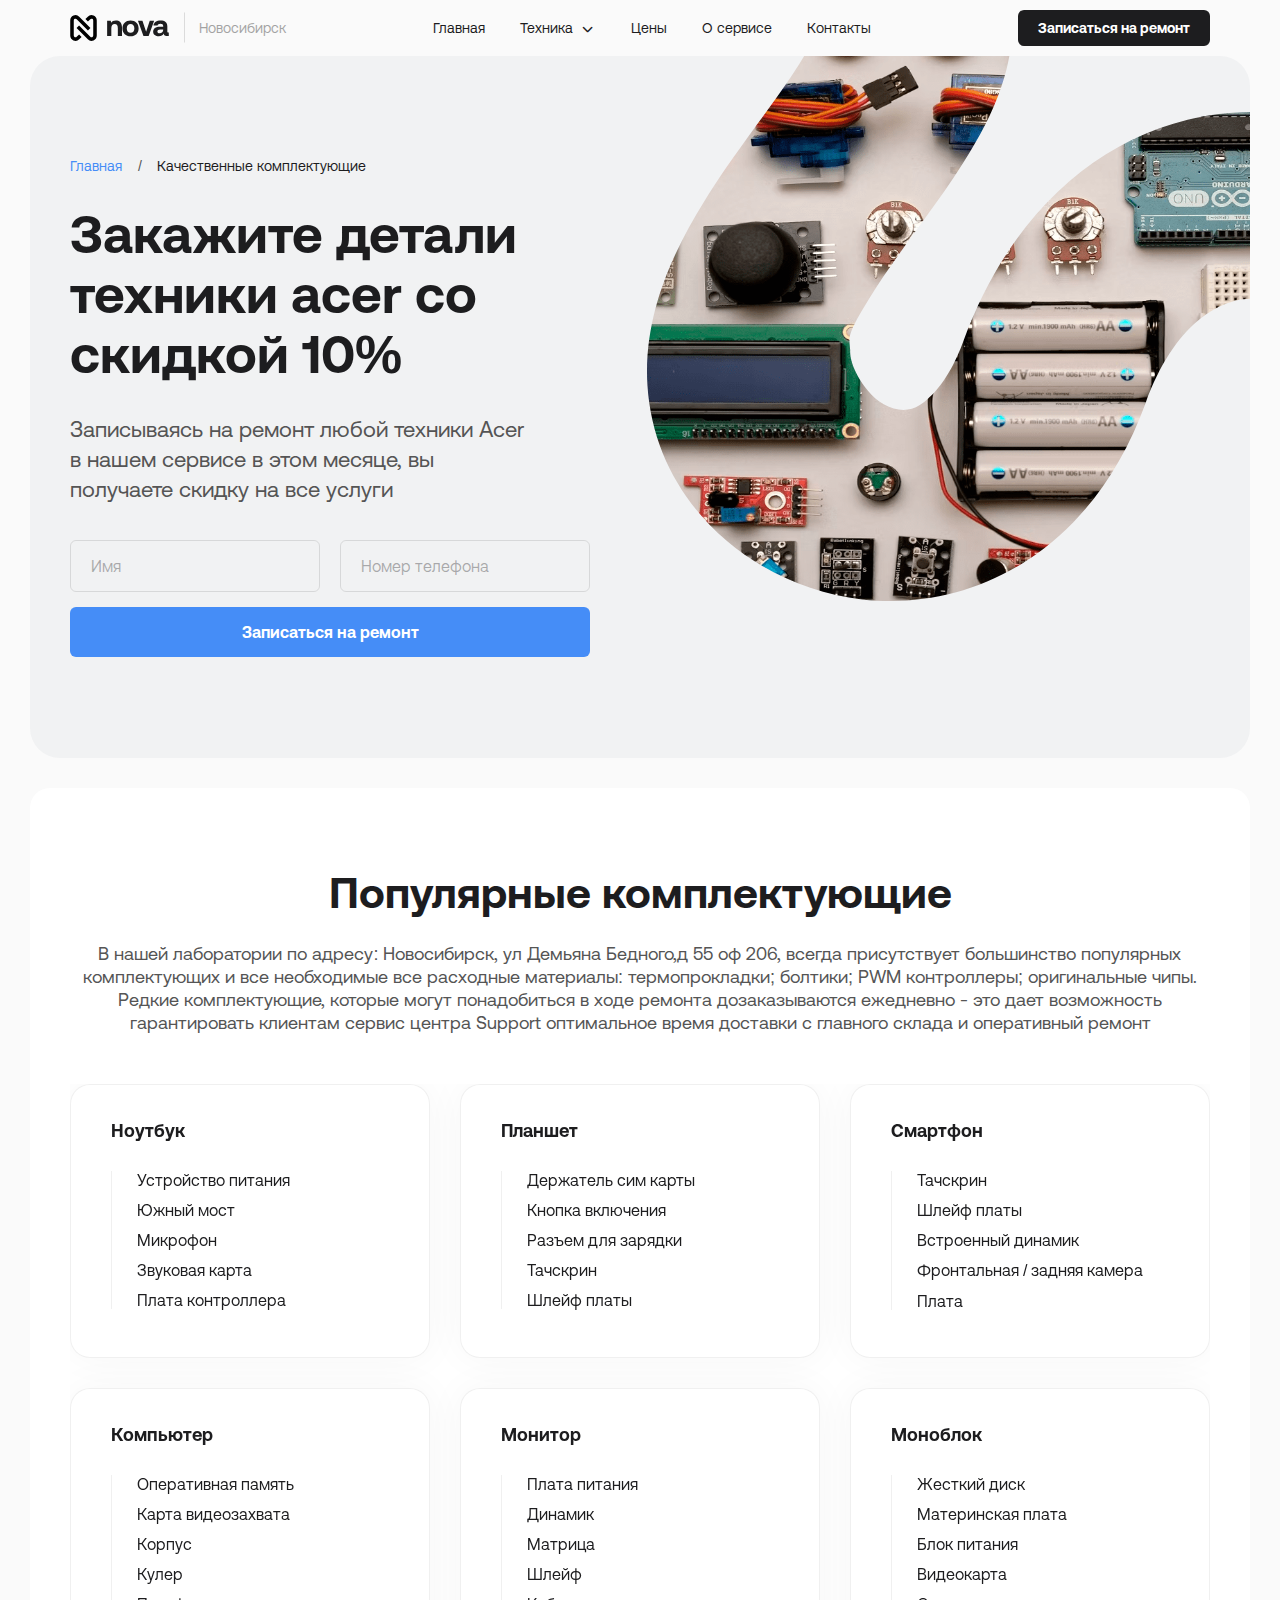
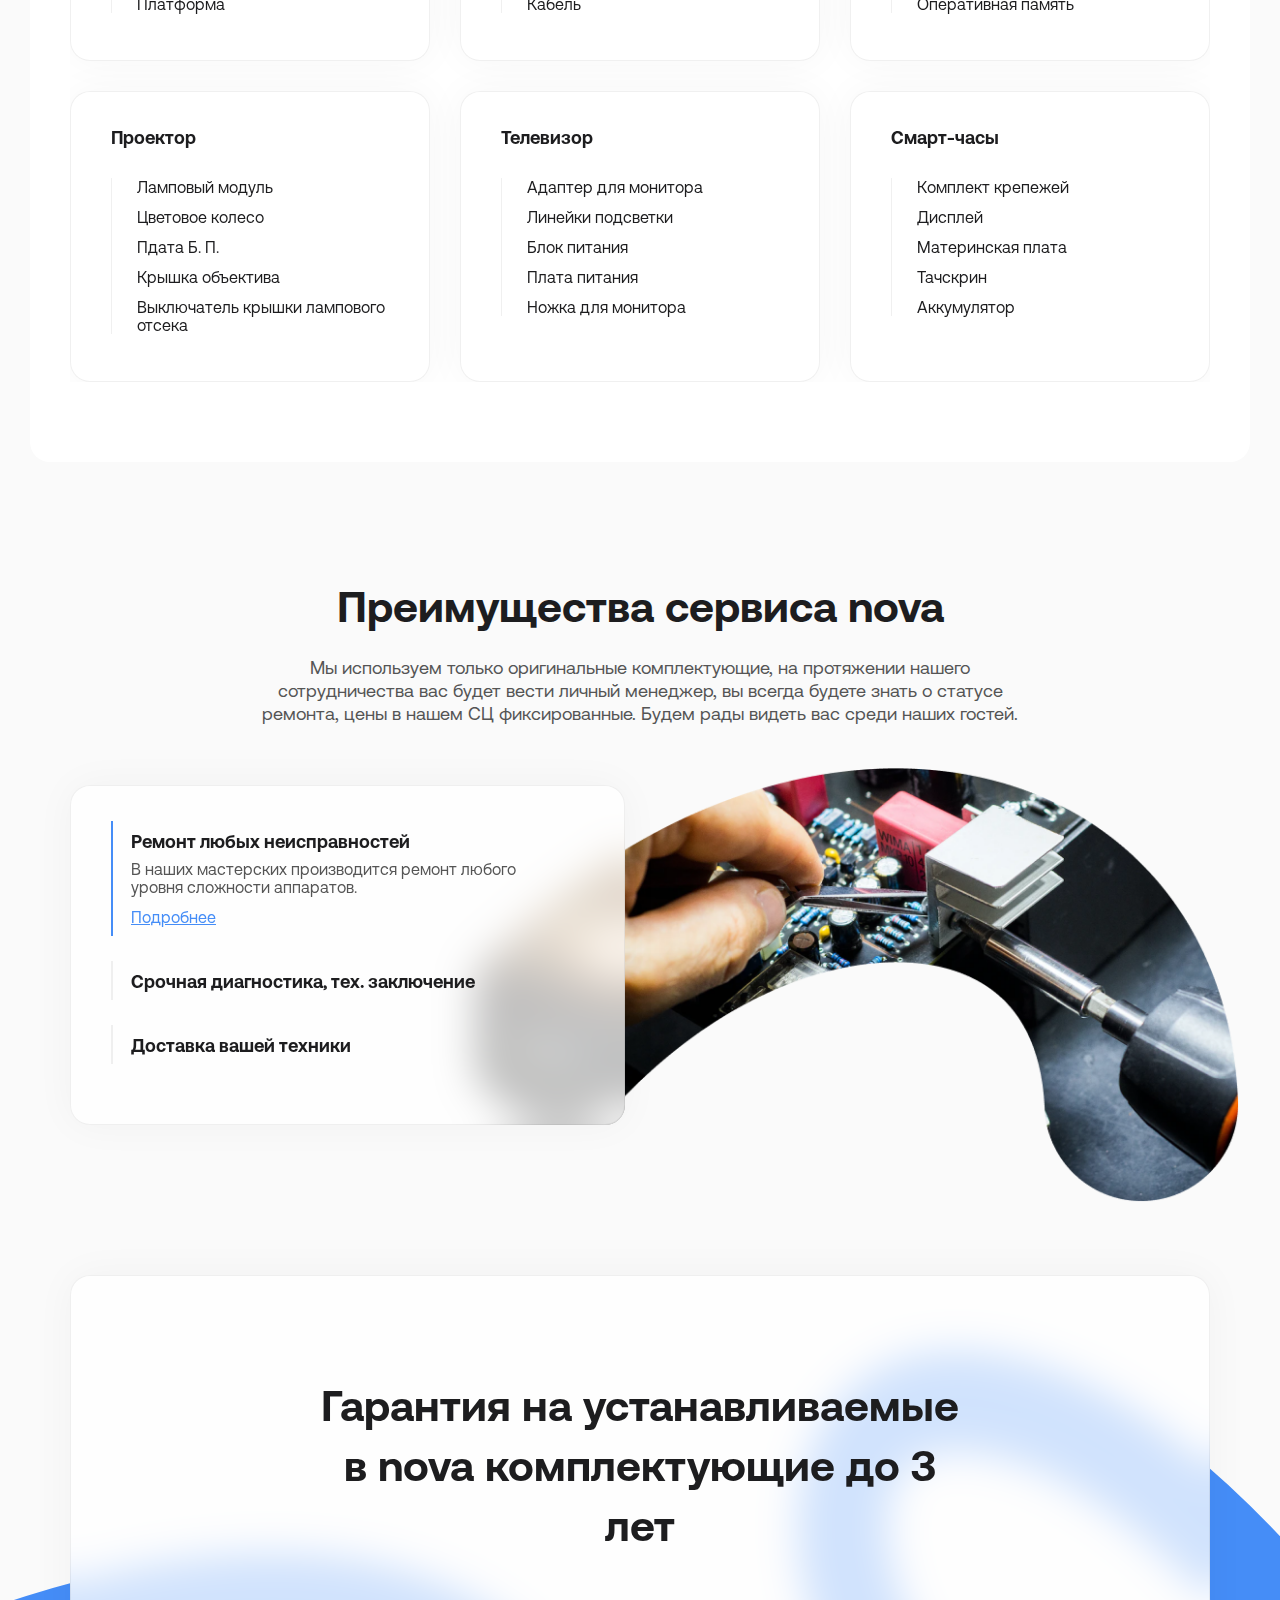
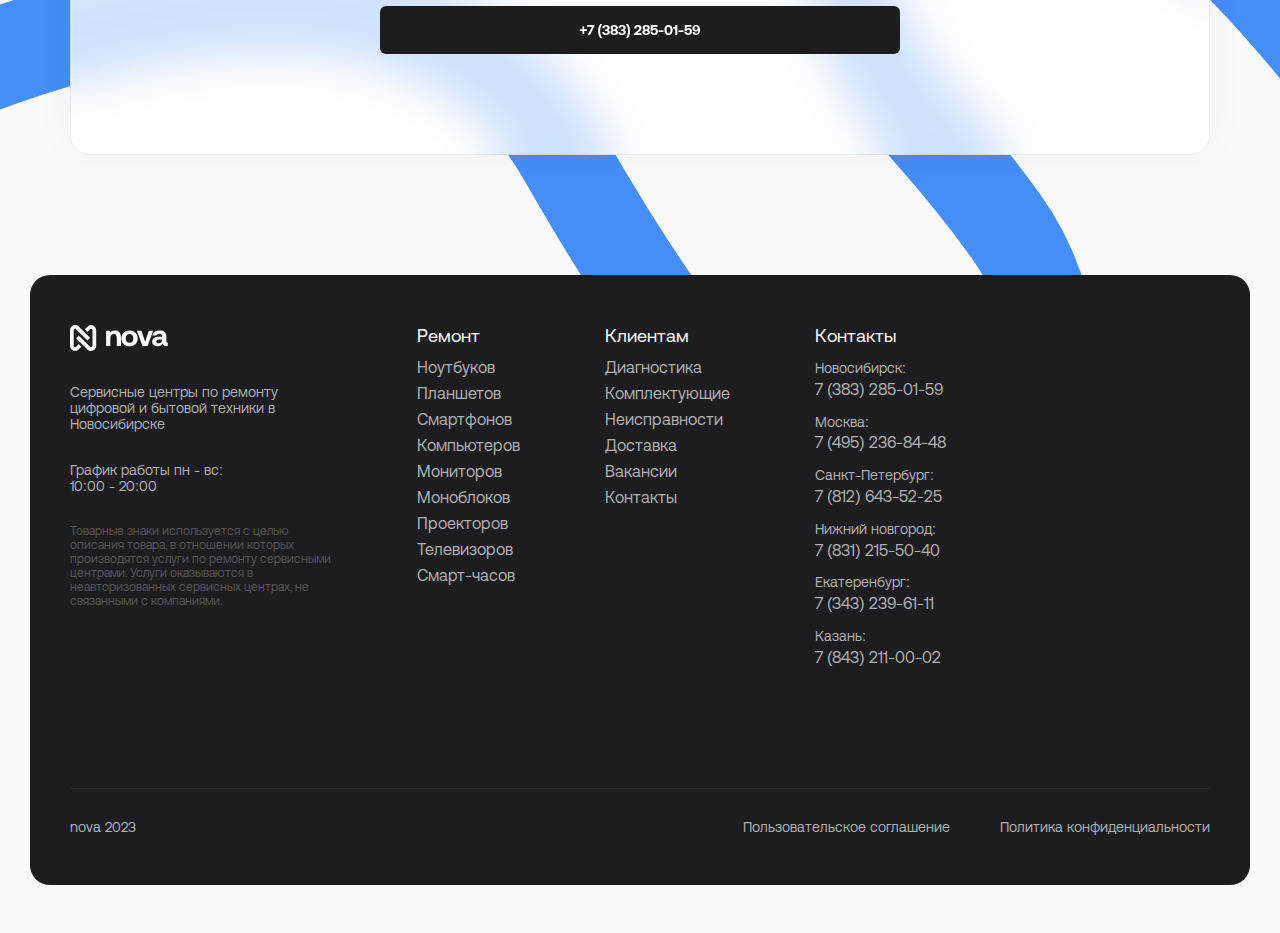
==== commit 032812b2: "nova v1.4" ====
--- a/accessories.html
+++ b/accessories.html
@@ -4,7 +4,7 @@
     <meta charset="UTF-8"/>
     <meta name="format-detection" content="telephone=no"/>
     <meta name="viewport" content="width=device-width, initial-scale=1.0"/>
-    <link rel="shortcut icon" href="favicon.ico" type="image/x-icon"/>
+    <link rel="shortcut icon" href="favicon.svg" type="image/x-icon"/>
     <title>Популярные комплектующие</title>
 
     <!--==========   STYLESHEET   ==========-->
@@ -172,7 +172,9 @@
                         </form>                    </div>
                     <!-- /.content-item -->
                     <div class="content-wrapper default-wrapper">
-                        <div class="content-imgBx default-imgBx"><img src="./images/content/main-images/accessories.png" alt="">
+                        <div class="content-imgBx default-imgBx accessories-imgBx mt_minus">
+                            <img class="parallax" src="./images/content/parallax/accessories.png" alt="">
+                            <img class="mobile" src="./images/content/main-images/accessories.png" alt="">
                         </div>
                     </div>
                     <!-- /.content-wrapper -->
@@ -559,14 +561,15 @@
     <!-- /.footer -->
     <div class="blackout"></div>
     <div class="blackout over"></div>
+    <!--<div class="preloader"></div>-->
     
     <div class="modal close-on-blackout">
         <div class="modal-formBx">
             <h2 class="modal__title">Запись на ремонт</h2>
             <p class="modal__subtitle">Оставьте свои контактные данные для записи. Мы перезвоним вам в течение 15 минут.</p>
             <form action="" class="modal-form">
-                <div class="modal-inputBx"><input type="text" placeholder="Имя"></div>
-                <div class="modal-inputBx"><input type="text" placeholder="Номер телефона"></div>
+                <div class="modal-inputBx"><input type="text" placeholder="Имя" required></div>
+                <div class="modal-inputBx"><input type="text" placeholder="Номер телефона" required></div>
                 <button class="modal__button primary-button" type="submit">Записаться на ремонт</button>
                 <p class="modal__notice">Отправляя свои данные вы соглашаетесь с политикой обработки данных нашего сайта</p>
             </form>
@@ -612,8 +615,8 @@
                 перезвоним вам в течение 15 минут.</p>
             <form action="" class="provide-form">
                 <div class="provide-form-inputBx">
-                    <input type="text" placeholder="Имя" class="animate-input">
-                    <input type="text" placeholder="Номер телефона" class="animate-input">
+                    <input type="text" placeholder="Имя" class="animate-input" required>
+                    <input type="text" placeholder="Номер телефона" class="animate-input" required>
                 </div>
                 <button class="provide-form__button primary-button">Записаться на ремонт</button>
                 <p class="provide-form__notice">Отправляя свои данные вы соглашаетесь с политикой
@@ -639,7 +642,17 @@
             <!-- /.provide-success -->
         </div>
     </div>
-    <!-- /.provide-formBx --></main>
+    <!-- /.provide-formBx -->
+    <svg width="0" height="0" viewBox="0 0 944 880" preserveAspectRatio="none" xmlns="http://www.w3.org/2000/svg" xmlns:xlink="http://www.w3.org/1999/xlink">
+        <g id="Assets" fill="none">
+            <defs>
+                <clipPath id="main" clipPathUnits="objectBoundingBox" transform="scale(0.00105932203, 0.00113636363)">
+                    <path d="M102.412 68.7827C124.138 13.1635 186.793 -14.2941 242.356 7.4544C326.399 40.3507 400.64 98.679 407.989 197.214C411.107 239.02 400.477 276.737 388.18 306.516C375.792 336.52 358.971 364.917 342.847 389.785C329.781 409.938 315.143 430.795 301.641 450.033C298.547 454.442 295.513 458.766 292.571 462.976C276.017 486.667 261.26 508.335 248.75 529.38C222.151 574.125 226.299 573.867 227.281 590.002C227.281 590.002 225.17 608.491 247.135 636.595C261.422 654.874 286.051 666.288 305.17 653.145V653.145C318.731 643.822 338.306 623.282 353.821 579.175C407.258 427.258 512.964 333.446 637.35 316.35C757.968 299.771 876.38 360.23 932.371 471.172C959.273 524.476 937.913 589.518 884.664 616.447C831.414 643.376 766.438 621.995 739.536 568.691C725.673 541.223 697.174 526.422 666.739 530.605C640.072 534.27 590.584 557.242 557.603 651.002C529.909 729.734 485.653 791.425 427.475 831.42C369.112 871.541 302.86 885.462 240.578 878.126C121.052 864.046 8.88526 768.439 0.485937 630.309C-4.5822 546.962 30.9359 472.875 63.0889 418.787C79.9549 390.415 98.6331 363.208 115.532 339.022C119.084 333.94 122.529 329.029 125.875 324.258C139.18 305.291 150.929 288.542 161.624 272.046C174.947 251.499 183.549 235.939 188.517 223.907C188.935 222.894 189.31 221.948 189.645 221.068C184.414 217.932 176.207 213.773 163.678 208.869C108.115 187.121 80.685 124.402 102.412 68.7827ZM197.91 227.503C197.768 227.533 197.047 226.921 196.171 225.58C197.614 226.804 198.052 227.474 197.91 227.503Z" id="Path"></path>
+                </clipPath>
+            </defs>
+        </g>
+    </svg>
+</main>
 
 </body>
 </html>
--- a/css/index.css
+++ b/css/index.css
@@ -1 +1 @@
-@font-face{font-family:AeonikProTRIAL-Bold;font-display:swap;src:url(../fonts/AeonikProTRIAL-Bold.otf);font-weight:700;font-style:normal}@font-face{font-family:AeonikProTRIAL-Regular;font-display:swap;src:url(../fonts/AeonikProTRIAL-Regular.otf);font-weight:400;font-style:normal}*,::after,::before{-webkit-box-sizing:border-box;box-sizing:border-box;padding:0;margin:0;border:0}button,input,textarea{display:block;background-color:transparent;font:inherit}button{cursor:pointer}textarea{resize:none}ol,ul{list-style:none}img{max-width:100%}h1,h2,h3,h4,h5,h6{font:inherit}a{color:inherit;text-decoration:none;display:inline-block}.js-focus-visible :focus:not(.focus-visible){outline:0}.accessories__title{text-align:center}.accessories__subtitle{margin-top:25px;margin-bottom:50px}.accessories-slider{overflow:auto!important}.accessories-wrapper{display:-ms-grid!important;display:grid!important;grid-template-columns:repeat(auto-fill,minmax(331px,1fr));grid-gap:30px}.accessories__item{padding:35px 0 35px 40px}.accessories__item-title{font-size:18px;font-family:AeonikProTRIAL-Bold,sans-serif;font-weight:700;margin-bottom:30px}.accessories-lists{padding-left:25px;border-left:1px solid rgba(0,0,0,.06)}.accessories-lists__item{margin-bottom:12px}.accessories-lists__item a{-webkit-transition:all .6s cubic-bezier(.16,1.08,.38,.98);-o-transition:all .6s cubic-bezier(.16,1.08,.38,.98);transition:all .6s cubic-bezier(.16,1.08,.38,.98)}.accessories-lists__item a:hover{-webkit-transform:translateX(10px);-ms-transform:translateX(10px);transform:translateX(10px);color:#458df7}.advantages{padding-top:150px}.advantages.pt_120{padding-top:120px}.advantages.pb_30{padding-bottom:30px}.advantages__title{text-align:center}.advantages__subtitle{font-size:18px;max-width:763px;margin:25px auto 0;text-align:center;color:#555;line-height:23px}.advantages-wrapper{display:-webkit-box;display:-ms-flexbox;display:flex;-webkit-box-align:center;-ms-flex-align:center;align-items:center}.advantages-box{width:100%;max-width:555px;padding:35px 0 60px 40px;min-height:auto;position:relative;z-index:4}.advantages-box_m{margin-top:60px}.advantages__item{padding:10px 0 0 20px;margin-bottom:25px;position:relative;overflow:hidden;-webkit-transition:all 1s cubic-bezier(.16,1.08,.38,.98);-o-transition:all 1s cubic-bezier(.16,1.08,.38,.98);transition:all 1s cubic-bezier(.16,1.08,.38,.98);cursor:pointer}.advantages__item:last-child{margin-bottom:0}.advantages__item:after,.advantages__item:before{content:'';position:absolute;left:0;top:0;height:100%;width:2px;-webkit-transition:all 1s cubic-bezier(.16,1.08,.38,.98);-o-transition:all 1s cubic-bezier(.16,1.08,.38,.98);transition:all 1s cubic-bezier(.16,1.08,.38,.98)}.advantages__item:after{background:#458df7;-webkit-transform:scaleY(0);-ms-transform:scaleY(0);transform:scaleY(0)}.advantages__item:before{background:rgba(0,0,0,.06)}.advantages__item:hover:before{background:#458df7}.advantages__item.active{padding:10px 0 10px 20px}.advantages__item.active:after{-webkit-transform:scaleY(1);-ms-transform:scaleY(1);transform:scaleY(1)}.advantages__item.active .advantages__item-subtitle{opacity:1}.advantages__item-title{font-size:18px;font-family:AeonikProTRIAL-Bold,sans-serif;font-weight:700}.advantages__item-subtitle{margin-top:8px;max-width:420px;color:#555;max-height:0;-webkit-transition:all 1s cubic-bezier(.16,1.08,.38,.98);-o-transition:all 1s cubic-bezier(.16,1.08,.38,.98);transition:all 1s cubic-bezier(.16,1.08,.38,.98);opacity:0}.advantages__item-subtitle a{display:block;margin-top:12px;text-decoration:underline;color:#458df7;-webkit-transition:all 1s cubic-bezier(.16,1.08,.38,.98);-o-transition:all 1s cubic-bezier(.16,1.08,.38,.98);transition:all 1s cubic-bezier(.16,1.08,.38,.98)}.advantages__item-subtitle a:hover{color:#1d1d1f}.advantages-imgBx{display:-webkit-box;display:-ms-flexbox;display:flex;margin-left:-163px;margin-bottom:-100px;margin-right:-100px;position:relative;z-index:2}.advantages-imgBx.advantage_three_blocks{margin-left:-163px;margin-bottom:-120px;margin-right:-40px;max-width:777px}.advantages-imgBx img.mobile{display:none}.advantages-imgBx:after{content:'';position:absolute;z-index:3;left:0;top:0;width:100%;height:100%;background:#fafafa;opacity:0;-webkit-transition:all .3s cubic-bezier(.16,1.08,.38,.98);-o-transition:all .3s cubic-bezier(.16,1.08,.38,.98);transition:all .3s cubic-bezier(.16,1.08,.38,.98)}.advantages-imgBx.flash:after{opacity:1}.center{background:#f1f2f3;border-radius:0 0 30px 30px;padding:0 30px 30px 30px}.center-wrapper{background:#fff;border-radius:20px;padding:80px 0}.center__title{text-align:center}.center__subtitle{color:#555;max-width:763px;margin:25px auto 0;text-align:center;line-height:23px;font-size:18px}.center-box{padding-top:50px;display:-ms-grid;display:grid;grid-template-columns:repeat(auto-fit,minmax(260px,1fr));grid-gap:30px}.center__item{border-radius:20px;display:-webkit-box;display:-ms-flexbox;display:flex;-webkit-box-orient:vertical;-webkit-box-direction:normal;-ms-flex-direction:column;flex-direction:column;-webkit-box-align:center;-ms-flex-align:center;align-items:center;padding:30px 33px;position:relative;overflow:hidden}.center__item:after{content:'';position:absolute;left:0;top:0;width:100%;height:100%;border-radius:20px;border:1px solid #458df7;opacity:0;-webkit-transition:opacity .6s cubic-bezier(.16,1.08,.38,.98);-o-transition:opacity .6s cubic-bezier(.16,1.08,.38,.98);transition:opacity .6s cubic-bezier(.16,1.08,.38,.98);pointer-events:none}.center__item:hover:after{opacity:1}.center__item:hover path{stroke-dashoffset:0}.center__item-imgBx{display:-webkit-box;display:-ms-flexbox;display:flex}.center__item-title{font-size:18px;margin-top:25px;font-family:AeonikProTRIAL-Bold,sans-serif;font-weight:700}.center__item-svg{position:absolute;z-index:-1;left:-10px;top:5px;pointer-events:none}.center__item-svg path{stroke-dasharray:381.34356689453125;stroke-dashoffset:381.34356689453125;-webkit-transition:all .4s linear;-o-transition:all .4s linear;transition:all .4s linear}.content{padding-top:157px;position:relative;padding-bottom:231px;background-color:#f1f2f3;overflow:hidden}.content-outer{position:relative;overflow:hidden;background-color:#f1f2f3;border-radius:30px;padding-bottom:101px;padding-top:100px}.content-outer_m{margin-right:30px;margin-left:30px;margin-top:56px}.content-inner{display:-webkit-box;display:-ms-flexbox;display:flex;-webkit-box-align:center;-ms-flex-align:center;align-items:center}.content-crumbs{padding-bottom:30px}.content-crumbs__item{margin-right:12px;font-size:14px;position:relative}.content-crumbs__item:first-child:before{content:none}.content-crumbs__item:before{content:'/';margin-right:15px;pointer-events:none}.content-crumbs__item.prev{color:#458df7}.content__title{max-width:470px;font-size:53px;font-family:AeonikProTRIAL-Bold,sans-serif;font-weight:700}.content__title.custom_width{max-width:550px}.content__subtitle{margin-top:30px;font-size:22px;color:#555;max-width:457px;line-height:30px}.content-buttonBx{padding-top:35px;display:-webkit-box;display:-ms-flexbox;display:flex;-webkit-box-align:stretch;-ms-flex-align:stretch;align-items:stretch}.content__button{margin-right:20px}.content__button:first-child{width:100%;max-width:214px}.content__button:last-child{margin-right:0;width:100%;max-width:156px}.content-wrapper{position:absolute;right:-320px;top:-210px}.content-sliderBx{width:949px!important;position:absolute!important;bottom:30px;left:0}.content-sliderBx .swiper-wrapper{-webkit-transition-timing-function:linear;-o-transition-timing-function:linear;transition-timing-function:linear}.content-slider__item{padding:45px;background:rgba(255,255,255,.85);-webkit-box-shadow:0 0 40px rgba(0,0,0,.04);box-shadow:0 0 40px rgba(0,0,0,.04);-webkit-backdrop-filter:blur(20px);backdrop-filter:blur(20px);border-radius:20px}.content-imgBx{display:-webkit-box;display:-ms-flexbox;display:flex}.content-path{position:absolute;left:-1px;bottom:0;z-index:4;pointer-events:none}.content-form{display:-webkit-box;display:-ms-flexbox;display:flex;-webkit-box-orient:vertical;-webkit-box-direction:normal;-ms-flex-direction:column;flex-direction:column;width:100%;max-width:360px}.content-form-inputBx__input{margin-bottom:12px;padding:16px 0 16px 20px;border:1px solid rgba(29,29,31,.12);border-radius:6px;width:100%;outline:0;-webkit-transition:border .6s cubic-bezier(.16,1.08,.38,.98);-o-transition:border .6s cubic-bezier(.16,1.08,.38,.98);transition:border .6s cubic-bezier(.16,1.08,.38,.98)}.content-form-inputBx__input::-webkit-input-placeholder{color:rgba(29,29,31,.35)}.content-form-inputBx__input::-moz-placeholder{color:rgba(29,29,31,.35)}.content-form-inputBx__input:-ms-input-placeholder{color:rgba(29,29,31,.35)}.content-form-inputBx__input::-ms-input-placeholder{color:rgba(29,29,31,.35)}.content-form-inputBx__input::placeholder{color:rgba(29,29,31,.35)}.content-form-inputBx__input:hover{border-color:rgba(29,29,31,.62)}.content-form-inputBx__input:focus{border-color:#458df7}.content-form-inputBx__input:last-child{margin-bottom:0}.content-form__button{margin-top:15px}.brand-wrapper{right:-280px}.default{background-color:#fafafa;padding:0 0 30px}.default-wrapper{right:-212px;top:-200px}.default-form{max-width:520px;width:520px}.default-form-inputBx{display:-webkit-box;display:-ms-flexbox;display:flex}.default-form-inputBx input{margin-bottom:0;margin-right:20px}.default-form-inputBx input:last-child{margin-right:0}.devices{padding-top:80px}.devices-inner{padding:35px 0 50px 40px}.devices__title{font-size:18px;font-family:AeonikProTRIAL-Bold,sans-serif;font-weight:700}.devices-box{display:-webkit-box;display:-ms-flexbox;display:flex;padding-top:40px}.devices__item{margin-right:35px;padding-left:25px;padding-bottom:16px;border-left:1px solid rgba(0,0,0,.06)}.devices__item:last-child{margin-right:0}.devices__item li{padding-bottom:12px}.devices__item li:last-child{padding-bottom:0}.devices__item li a{-webkit-transition:all .6s cubic-bezier(.16,1.08,.38,.98);-o-transition:all .6s cubic-bezier(.16,1.08,.38,.98);transition:all .6s cubic-bezier(.16,1.08,.38,.98)}.devices__item li a:hover{-webkit-transform:translateX(10px);-ms-transform:translateX(10px);transform:translateX(10px);color:#458df7}.dropdown{padding-top:102px;position:fixed;left:0;top:0;width:100%;z-index:10;background:#fff;border-radius:0 0 30px 30px;padding-bottom:63px;-webkit-transition:-webkit-transform .6s cubic-bezier(.16,1.08,.38,.98);transition:-webkit-transform .6s cubic-bezier(.16,1.08,.38,.98);-o-transition:transform .6s cubic-bezier(.16,1.08,.38,.98);transition:transform .6s cubic-bezier(.16,1.08,.38,.98);transition:transform .6s cubic-bezier(.16,1.08,.38,.98),-webkit-transform .6s cubic-bezier(.16,1.08,.38,.98);-webkit-transform:translateY(-100%);-ms-transform:translateY(-100%);transform:translateY(-100%);pointer-events:none}.dropdown.active{pointer-events:auto;-webkit-transform:translateY(0);-ms-transform:translateY(0);transform:translateY(0)}.dropdown-inner{display:-webkit-box;display:-ms-flexbox;display:flex}.dropdown__title{font-size:18px;font-family:AeonikProTRIAL-Bold,sans-serif;font-weight:700}.dropdown-technicsBx{padding-top:25px;display:-webkit-box;display:-ms-flexbox;display:flex}.dropdown-technicsBx__item{padding-left:15px;border-left:1px solid rgba(0,0,0,.06);margin-right:35px}.dropdown-technicsBx__item:last-child{margin-right:0}.dropdown-technicsBx__item li{font-size:14px;margin-bottom:12px;cursor:pointer;position:relative;-webkit-transition:all .6s cubic-bezier(.16,1.08,.38,.98);-o-transition:all .6s cubic-bezier(.16,1.08,.38,.98);transition:all .6s cubic-bezier(.16,1.08,.38,.98)}.dropdown-technicsBx__item li:after{content:"\2b";font-family:"Font Awesome 5 Free",serif;font-weight:900;position:absolute;top:50%;-webkit-transform:translateY(-50%);-ms-transform:translateY(-50%);transform:translateY(-50%);margin-left:9px;font-size:10px;-webkit-transition:all .6s cubic-bezier(.16,1.08,.38,.98);-o-transition:all .6s cubic-bezier(.16,1.08,.38,.98);transition:all .6s cubic-bezier(.16,1.08,.38,.98)}.dropdown-technicsBx__item li:hover{color:#458df7}.dropdown-technicsBx__item li:hover:after{color:#458df7}.dropdown-technicsBx__item li:last-child{margin-bottom:0}.dropdown-technicsBx__item li.active{color:#458df7}.dropdown-technicsBx__item li.active:after{content:'\f068'}.dropdown-brands{padding-left:85px;-webkit-transition:opacity .6s cubic-bezier(.16,1.08,.38,.98);-o-transition:opacity .6s cubic-bezier(.16,1.08,.38,.98);transition:opacity .6s cubic-bezier(.16,1.08,.38,.98);pointer-events:none;opacity:0;max-height:0;overflow:hidden}.dropdown-brandsBx{max-width:420px;padding-top:25px}.dropdown-brandsBx__item{font-size:14px;margin-right:18px;margin-bottom:18px;-webkit-transition:color .6s cubic-bezier(.16,1.08,.38,.98);-o-transition:color .6s cubic-bezier(.16,1.08,.38,.98);transition:color .6s cubic-bezier(.16,1.08,.38,.98)}.dropdown-brandsBx__item:hover{color:#458df7}.dropdown-brandsBx__item:last-child{margin-right:0}.dropdown.show-brands .dropdown-brands{opacity:1;pointer-events:auto;overflow:visible;max-height:100%}.equipment-table tbody tr td:nth-child(2){display:-webkit-box;display:-ms-flexbox;display:flex;-webkit-box-align:center;-ms-flex-align:center;align-items:center;-webkit-box-pack:center;-ms-flex-pack:center;justify-content:center;min-height:52px;padding-left:0}.equipment-table tbody tr td span{width:12px;height:12px;margin-right:6px;border-radius:50%;background-color:rgba(0,0,0,.06)}.equipment-table tbody tr td span:last-child{margin-right:0}.equipment-table tbody tr td.one span:first-child{background-color:#e67474}.equipment-table tbody tr td.two span:first-child,.equipment-table tbody tr td.two span:nth-child(2){background-color:#e6db74}.equipment-table tbody tr td.three span:first-child,.equipment-table tbody tr td.three span:nth-child(2),.equipment-table tbody tr td.three span:nth-child(3){background-color:#74e694}.equipment-table tbody tr td.four span{background-color:#74e694}.feedback{padding-top:120px}.feedback__title{text-align:center}.feedback__subtitle{margin:25px auto 0;max-width:763px;text-align:center;color:#555;font-size:18px}.feedback-box{padding-top:50px!important}.feedback-wrapper{display:-ms-grid!important;display:grid!important;grid-template-columns:repeat(auto-fill,minmax(360px,1fr));grid-gap:30px}.feedback__item{padding:30px 30px 40px 30px;display:-webkit-box;display:-ms-flexbox;display:flex;-webkit-box-orient:vertical;-webkit-box-direction:normal;-ms-flex-direction:column;flex-direction:column;-webkit-transition:opacity 1s cubic-bezier(.16,1.08,.38,.98)!important;-o-transition:opacity 1s cubic-bezier(.16,1.08,.38,.98)!important;transition:opacity 1s cubic-bezier(.16,1.08,.38,.98)!important}.feedback__item.hidden{display:none;opacity:0}.feedback__item.flex{display:-webkit-box!important;display:-ms-flexbox!important;display:flex!important}.feedback__item.animate{opacity:1}.feedback-titleBx{display:-webkit-box;display:-ms-flexbox;display:flex;-webkit-box-align:center;-ms-flex-align:center;align-items:center;-webkit-box-pack:justify;-ms-flex-pack:justify;justify-content:space-between}.feedback-titleBx h3{font-size:18px;font-family:AeonikProTRIAL-Bold,sans-serif;font-weight:700}.feedback-titleBx p{font-size:14px;color:#555}.feedback__desc{margin-top:12px;max-width:300px;color:#555;line-height:22.4px}.feedback-estimateBx{margin-top:auto;padding-top:25px;display:-webkit-box;display:-ms-flexbox;display:flex;-webkit-box-align:center;-ms-flex-align:center;align-items:center;-webkit-box-pack:justify;-ms-flex-pack:justify;justify-content:space-between}.feedback .more{color:#458df7;-webkit-text-decoration-line:underline;text-decoration-line:underline;display:inline-block;position:relative;z-index:3;cursor:pointer}.feedback .more:after{content:'';position:absolute;left:50%;-webkit-transform:translateX(-50%);-ms-transform:translateX(-50%);transform:translateX(-50%);top:0;width:150%;height:100%;background:#fefefe;-webkit-filter:blur(4px);filter:blur(4px);z-index:-1}.feedback__more{margin:50px auto 0;width:100%;max-width:250px;padding:16px 0;font-family:AeonikProTRIAL-Bold,sans-serif;font-weight:700;color:#458df7;border:2px solid #458df7;border-radius:6px}.feedback .swiper-pagination{display:none}.footer{padding:0 30px 30px 30px}.footer-wrapper{background:#1d1d1f;border-radius:20px;color:#afafaf}.footer-inner{padding:50px 0}.footer-box{display:-webkit-box;display:-ms-flexbox;display:flex;-webkit-box-align:start;-ms-flex-align:start;align-items:flex-start}.footer__desc{margin-top:30px;max-width:262px;font-size:14px;font-weight:400}.footer__graph{margin-top:30px;font-size:14px;max-width:185px}.footer__notice{margin-top:30px;max-width:262px;color:#555;font-size:12px}.footer__notice.mobile{display:none}.footer-item:first-child{padding-right:85px}.footer-item:last-child{display:-webkit-box;display:-ms-flexbox;display:flex}.footer-clients{padding-right:85px}.footer__title{font-size:18px;color:#fff}.footer-helper{display:-webkit-box;display:-ms-flexbox;display:flex}.footer-pages{padding-top:12px}.footer-pages__item{margin-bottom:8px;font-size:16px;-webkit-transition:all .6s cubic-bezier(.16,1.08,.38,.98);-o-transition:all .6s cubic-bezier(.16,1.08,.38,.98);transition:all .6s cubic-bezier(.16,1.08,.38,.98)}.footer-pages__item:hover{color:#fff}.footer-pages__item:last-child{margin-bottom:0}.footer-contacts ul{padding-top:12px}.footer-contacts__item{display:-webkit-box;display:-ms-flexbox;display:flex;-webkit-box-orient:vertical;-webkit-box-direction:normal;-ms-flex-direction:column;flex-direction:column;margin-bottom:12px;line-height:20.8px}.footer-contacts__item a{-webkit-transition:all .6s cubic-bezier(.16,1.08,.38,.98);-o-transition:all .6s cubic-bezier(.16,1.08,.38,.98);transition:all .6s cubic-bezier(.16,1.08,.38,.98)}.footer-contacts__item a:hover{color:#fff}.footer-contacts__item:last-child{margin-bottom:0}.footer-contacts__item span{font-size:14px}.footer-docs{display:-webkit-box;display:-ms-flexbox;display:flex;-webkit-box-align:center;-ms-flex-align:center;align-items:center;-webkit-box-pack:justify;-ms-flex-pack:justify;justify-content:space-between;width:100%;padding-top:30px;border-top:1px solid rgba(255,255,255,.06)}.footer-docs_m{margin-top:120px}.footer__text-logo{font-size:14px}.footer-docsBx{display:-webkit-box;display:-ms-flexbox;display:flex;-webkit-box-align:center;-ms-flex-align:center;align-items:center}.footer-docsBx__item{font-size:14px;margin-right:50px}.footer-docsBx__item:last-child{margin-right:0}.header{position:fixed;left:0;top:0;width:100%;background:#fff;padding:15px 0;z-index:13;-webkit-transition:all 1s cubic-bezier(.16,1.08,.38,.98);-o-transition:all 1s cubic-bezier(.16,1.08,.38,.98);transition:all 1s cubic-bezier(.16,1.08,.38,.98);-webkit-backdrop-filter:blur(25px);backdrop-filter:blur(25px)}.header.p10{padding:10px 0}.header.main{background-color:#fafafa}.header-inner{display:-webkit-box;display:-ms-flexbox;display:flex;-webkit-box-align:center;-ms-flex-align:center;align-items:center;-webkit-box-pack:justify;-ms-flex-pack:justify;justify-content:space-between}.header-logoBx{display:-webkit-box;display:-ms-flexbox;display:flex;-webkit-box-align:center;-ms-flex-align:center;align-items:center}.header-logoBx path{stroke-dasharray:100.83442687988281;stroke-dashoffset:0}.header-logo{display:-webkit-box;display:-ms-flexbox;display:flex;-webkit-box-align:center;-ms-flex-align:center;align-items:center}.header-logo img:last-child{padding-left:10px}.header__city{font-size:14px;color:#000;margin-left:15px;padding-left:15px;opacity:.35;position:relative;-webkit-transition:all 1s cubic-bezier(.16,1.08,.38,.98);-o-transition:all 1s cubic-bezier(.16,1.08,.38,.98);transition:all 1s cubic-bezier(.16,1.08,.38,.98)}.header__city:after{content:'';position:absolute;left:0;top:0;height:30px;width:1px;background:rgba(0,0,0,.35);-webkit-transform:translateY(-25%);-ms-transform:translateY(-25%);transform:translateY(-25%)}.header-nav ul{display:-webkit-box;display:-ms-flexbox;display:flex;-webkit-box-align:center;-ms-flex-align:center;align-items:center}.header-nav__item{margin-right:35px;font-size:14px;position:relative}.header-nav__item:before{content:'';position:absolute;left:50%;top:50%;-webkit-transform:translate(-50%,-50%);-ms-transform:translate(-50%,-50%);transform:translate(-50%,-50%);background:#f1f2f3;width:calc(100% + 28px);height:calc(100% + 12px);z-index:-1;border-radius:6px;opacity:0;-webkit-transition:opacity 1s cubic-bezier(.16,1.08,.38,.98);-o-transition:opacity 1s cubic-bezier(.16,1.08,.38,.98);transition:opacity 1s cubic-bezier(.16,1.08,.38,.98)}.header-nav__item:hover:before{opacity:1}.header-nav__item:last-child{margin-right:0}.header-nav_dropdown{margin-right:38px;position:relative;cursor:pointer;display:-webkit-box;display:-ms-flexbox;display:flex;-webkit-box-align:center;-ms-flex-align:center;align-items:center}.header-nav_dropdown:after{content:"\f078";font-family:"Font Awesome 5 Free",serif;font-weight:900;padding-left:9px;font-size:11px;-webkit-transition:-webkit-transform .6s cubic-bezier(.16,1.08,.38,.98);transition:-webkit-transform .6s cubic-bezier(.16,1.08,.38,.98);-o-transition:transform .6s cubic-bezier(.16,1.08,.38,.98);transition:transform .6s cubic-bezier(.16,1.08,.38,.98);transition:transform .6s cubic-bezier(.16,1.08,.38,.98),-webkit-transform .6s cubic-bezier(.16,1.08,.38,.98)}.header-nav_dropdown.active:after{-webkit-transform:scale(1,-1);-ms-transform:scale(1,-1);transform:scale(1,-1)}.header-nav_dropdown.active:before{opacity:1}.header-about{display:-webkit-box;display:-ms-flexbox;display:flex;-webkit-box-align:center;-ms-flex-align:center;align-items:center}.header__graph{color:#000;opacity:.35;font-size:14px}.header__phone{font-size:14px;font-family:AeonikProTRIAL-Bold,sans-serif;font-weight:700;margin-left:18px}.header-brand-wrapper{overflow:hidden}.header-brand-overflow{display:-webkit-box;display:-ms-flexbox;display:flex;-webkit-transition:all 1s cubic-bezier(.16,1.08,.38,.98);-o-transition:all 1s cubic-bezier(.16,1.08,.38,.98);transition:all 1s cubic-bezier(.16,1.08,.38,.98)}.header.active-bg{background:rgba(255,255,255,.7);-webkit-backdrop-filter:blur(25px);backdrop-filter:blur(25px)}.header-burger{width:21px;height:14px;-webkit-box-align:center;-ms-flex-align:center;align-items:center;-webkit-box-pack:center;-ms-flex-pack:center;justify-content:center;position:relative;display:none}.header-burger span{display:block;width:100%;height:2px;background:#1d1d1f;border-radius:6px;position:absolute;-webkit-transition:all .6s cubic-bezier(.16,1.08,.38,.98);-o-transition:all .6s cubic-bezier(.16,1.08,.38,.98);transition:all .6s cubic-bezier(.16,1.08,.38,.98);top:50%;-webkit-transform:translateY(-50%);-ms-transform:translateY(-50%);transform:translateY(-50%)}.header-burger span:after,.header-burger span:before{content:'';position:absolute;left:0;top:0;width:100%;height:100%;background:#1d1d1f;border-radius:6px;-webkit-transition:-webkit-transform .6s cubic-bezier(.16,1.08,.38,.98);transition:-webkit-transform .6s cubic-bezier(.16,1.08,.38,.98);-o-transition:transform .6s cubic-bezier(.16,1.08,.38,.98);transition:transform .6s cubic-bezier(.16,1.08,.38,.98);transition:transform .6s cubic-bezier(.16,1.08,.38,.98),-webkit-transform .6s cubic-bezier(.16,1.08,.38,.98)}.header-burger span:after{-webkit-transform:translateY(-6px);-ms-transform:translateY(-6px);transform:translateY(-6px);-webkit-transform-origin:center center;-ms-transform-origin:center center;transform-origin:center center}.header-burger span:before{-webkit-transform:translateY(6px);-ms-transform:translateY(6px);transform:translateY(6px);-webkit-transform-origin:center center;-ms-transform-origin:center center;transform-origin:center center}.header-burger.active span{background-color:transparent}.header-burger.active span:after{-webkit-transform:rotate(45deg);-ms-transform:rotate(45deg);transform:rotate(45deg)}.header-burger.active span:before{-webkit-transform:rotate(-45deg);-ms-transform:rotate(-45deg);transform:rotate(-45deg)}.header__button{width:100%;max-width:192px;padding:10px 0}.nav-mobile{position:fixed;width:100%;background-color:#fff;display:-webkit-box;display:-ms-flexbox;display:flex;-webkit-box-orient:vertical;-webkit-box-direction:normal;-ms-flex-direction:column;flex-direction:column;-webkit-box-align:center;-ms-flex-align:center;align-items:center;-webkit-box-pack:center;-ms-flex-pack:center;justify-content:center;padding-bottom:36px;border-radius:0 0 30px 30px;padding-top:68px;z-index:11;-webkit-transition:-webkit-transform .6s cubic-bezier(.16,1.08,.38,.98);transition:-webkit-transform .6s cubic-bezier(.16,1.08,.38,.98);-o-transition:transform .6s cubic-bezier(.16,1.08,.38,.98);transition:transform .6s cubic-bezier(.16,1.08,.38,.98);transition:transform .6s cubic-bezier(.16,1.08,.38,.98),-webkit-transform .6s cubic-bezier(.16,1.08,.38,.98);-webkit-transform:translateY(-100%);-ms-transform:translateY(-100%);transform:translateY(-100%);pointer-events:none}.nav-mobile.active{-webkit-transform:translateY(0);-ms-transform:translateY(0);transform:translateY(0);pointer-events:auto}.nav-mobile ul{padding-top:30px}.nav-mobile__item{font-size:16px;line-height:18px;text-align:center;margin-bottom:22px}.nav-mobile__item:last-child{margin-bottom:0}.nav-mobile__item.header-nav_dropdown{margin-right:0}.nav-mobile__item.button{width:100%;background-color:#1d1d1f;color:#fff;font-family:AeonikProTRIAL-Bold,sans-serif;font-weight:700;padding:14px 0;margin-bottom:0}.nav-mobile__item.button.hidden{display:none}@-webkit-keyframes paint{0%{stroke-dashoffset:0}50%{stroke-dashoffset:100.83442687988281}100%{stroke-dashoffset:0}}@keyframes paint{0%{stroke-dashoffset:0}50%{stroke-dashoffset:100.83442687988281}100%{stroke-dashoffset:0}}.modal{position:fixed;top:50%;left:51%;-webkit-transform:translate(-51%,-50%);-ms-transform:translate(-51%,-50%);transform:translate(-51%,-50%);width:100%;max-width:555px;z-index:14;-webkit-transition:all .6s cubic-bezier(.16,1.08,.38,.98);-o-transition:all .6s cubic-bezier(.16,1.08,.38,.98);transition:all .6s cubic-bezier(.16,1.08,.38,.98);opacity:0;background:rgba(255,255,255,.85);border:1px solid rgba(0,0,0,.06);-webkit-box-shadow:0 0 40px rgba(0,0,0,.04);box-shadow:0 0 40px rgba(0,0,0,.04);-webkit-backdrop-filter:blur(20px);backdrop-filter:blur(20px);border-radius:10px;pointer-events:none}.modal.active{opacity:1;pointer-events:auto}.modal-formBx{width:100%;padding:60px 74px}.modal__title{font-size:22px;text-align:center;font-family:AeonikProTRIAL-Bold,sans-serif;font-weight:700}.modal__subtitle{text-align:center;max-width:372px;margin:12px auto 0;color:#555}.modal-form{width:100%;padding-top:35px}.modal-inputBx{width:100%;padding-bottom:14px}.modal-inputBx:nth-child(2){padding-bottom:0}.modal-inputBx input{width:100%;outline:0;border:1px solid rgba(29,29,31,.12);border-radius:6px;padding:16px 0 16px 20px;-webkit-transition:border .6s cubic-bezier(.16,1.08,.38,.98);-o-transition:border .6s cubic-bezier(.16,1.08,.38,.98);transition:border .6s cubic-bezier(.16,1.08,.38,.98)}.modal-inputBx input::-webkit-input-placeholder{color:rgba(29,29,31,.35)}.modal-inputBx input::-moz-placeholder{color:rgba(29,29,31,.35)}.modal-inputBx input:-ms-input-placeholder{color:rgba(29,29,31,.35)}.modal-inputBx input::-ms-input-placeholder{color:rgba(29,29,31,.35)}.modal-inputBx input::placeholder{color:rgba(29,29,31,.35)}.modal-inputBx input:hover{border-color:rgba(29,29,31,.62)}.modal-inputBx input:focus{border-color:#458df7}.modal__button{margin-top:16px;width:100%;padding:16px 0}.modal__notice{margin-top:16px;text-align:center;color:rgba(29,29,31,.35);font-size:12px}.modal-cross{position:absolute;right:21px;top:21px;cursor:pointer;z-index:30}.modal-cross path{-webkit-transition:all .6s cubic-bezier(.16,1.08,.38,.98);-o-transition:all .6s cubic-bezier(.16,1.08,.38,.98);transition:all .6s cubic-bezier(.16,1.08,.38,.98)}.modal-cross:hover path{stroke:#1d1d1f}.offer{padding-top:50px;padding-bottom:120px}.offer-box{padding-top:0!important}.offer__item-subtitle{max-width:457px}.plan{padding-top:150px;padding-bottom:120px}.plan-inner{display:-webkit-box;display:-ms-flexbox;display:flex;-webkit-box-align:start;-ms-flex-align:start;align-items:flex-start}.plan-titleBx{padding-right:66px}.plan__title{max-width:617px}.plan__subtitle{margin-top:25px;max-width:617px;color:#555;font-size:18px}.plan-box .plan__item:first-child .plan-iconBx-helper:before{-webkit-animation-delay:.3s;animation-delay:.3s}.plan-box .plan__item:nth-child(2) .plan-iconBx:after{-webkit-animation-delay:.6s;animation-delay:.6s}.plan-box .plan__item:nth-child(2) .plan-iconBx-helper:before{-webkit-animation-delay:.9s;animation-delay:.9s}.plan-box .plan__item:nth-child(3) .plan-iconBx:after{-webkit-animation-delay:1.2s;animation-delay:1.2s}.plan-box .plan__item:nth-child(3) .plan-iconBx-helper:before{-webkit-animation-delay:1.5s;animation-delay:1.5s}.plan-box .plan__item:last-child .plan-iconBx:after{-webkit-animation-delay:1.8s;animation-delay:1.8s}.plan-box .plan__item:first-child path{-webkit-animation-delay:.15s!important;animation-delay:.15s!important}.plan-box .plan__item:nth-child(2) path{-webkit-animation-delay:.6s!important;animation-delay:.6s!important}.plan-box .plan__item:nth-child(3) path{-webkit-animation-delay:1.2s!important;animation-delay:1.2s!important}.plan-box .plan__item:last-child path{-webkit-animation-delay:1.8s!important;animation-delay:1.8s!important}.plan-box.active .plan-iconBx-helper:before{-webkit-animation:wipe_line .3s linear forwards;animation:wipe_line .3s linear forwards}.plan-box.active .plan-iconBx:after{-webkit-animation:wipe .3s linear forwards;animation:wipe .3s linear forwards}.plan-box.active .plan-iconBx path{-webkit-animation:white_svg .3s linear forwards;animation:white_svg .3s linear forwards}.plan__item{display:-webkit-box;display:-ms-flexbox;display:flex;-webkit-box-align:start;-ms-flex-align:start;align-items:flex-start;margin-bottom:90px}.plan__item:last-child{margin-bottom:0}.plan__item:last-child .plan-iconBx-helper:after,.plan__item:last-child .plan-iconBx-helper:before{content:none}.plan__item-titleBx{padding-left:28px}.plan__item-title{font-size:18px;font-family:AeonikProTRIAL-Bold,sans-serif;font-weight:700}.plan__item-subtitle{max-width:359px;color:#555;margin-top:8px}.plan-iconBx{width:70px;height:70px;display:-webkit-box;display:-ms-flexbox;display:flex;-webkit-box-align:center;-ms-flex-align:center;align-items:center;-webkit-box-pack:center;-ms-flex-pack:center;justify-content:center;background:rgba(0,0,0,.06);border-radius:50%;position:relative;overflow:hidden}.plan-iconBx:after{content:'';position:absolute;left:0;top:0;width:100%;height:0;border-radius:50%;background-color:#458df7;z-index:-1;-webkit-transform-origin:top center;-ms-transform-origin:top center;transform-origin:top center}.plan-iconBx-helper{position:relative;border-radius:50%;width:70px;height:70px}.plan-iconBx-helper:after,.plan-iconBx-helper:before{content:'';position:absolute;top:calc(100% + 20px);left:50%;-webkit-transform:translateX(-50%);-ms-transform:translateX(-50%);transform:translateX(-50%);height:50px;width:2px;background:rgba(0,0,0,.06)}.plan-iconBx-helper:before{background:#458df7;height:0}@-webkit-keyframes wipe{0%{height:0}100%{height:100%}}@keyframes wipe{0%{height:0}100%{height:100%}}@-webkit-keyframes wipe_line{0%{height:0}100%{height:50px}}@keyframes wipe_line{0%{height:0}100%{height:50px}}@-webkit-keyframes white_svg{100%{fill:#fff}}@keyframes white_svg{100%{fill:#fff}}.popular{padding-top:150px;position:relative;overflow:hidden}.popular__title{text-align:center}.popular-box{padding-top:50px;display:-ms-grid;display:grid;grid-template-columns:repeat(auto-fill,minmax(480px,1fr));grid-gap:30px;position:relative}.popular__item{padding:35px 0 60px 40px;background:rgba(255,255,255,.75);border:1px solid rgba(0,0,0,.06);-webkit-box-shadow:0 0 40px rgba(0,0,0,.04);box-shadow:0 0 40px rgba(0,0,0,.04);-webkit-backdrop-filter:blur(20px);backdrop-filter:blur(20px);border-radius:20px}.popular__item-title{font-size:18px;font-family:AeonikProTRIAL-Bold,sans-serif;font-weight:700}.popular__item a{-webkit-transition:all .6s cubic-bezier(.16,1.08,.38,.98);-o-transition:all .6s cubic-bezier(.16,1.08,.38,.98);transition:all .6s cubic-bezier(.16,1.08,.38,.98)}.popular__item a:hover{-webkit-transform:translateX(10px);-ms-transform:translateX(10px);transform:translateX(10px);color:#458df7}.popular-devicesBx{display:-ms-grid;display:grid;-ms-grid-columns:(1fr)[2];grid-template-columns:repeat(2,1fr);padding-top:40px}.popular-devicesBx ul{border-left:1px solid rgba(0,0,0,.06);padding-left:25px}.popular-devicesBx ul li{padding-bottom:12px;color:#000}.popular-devicesBx ul li:last-child{padding-bottom:0}.popular-svg{position:absolute;width:101%;top:calc(50% - 50px);z-index:-1}.popular-svg path{width:101%}.popular-mobile-svg{display:none;position:absolute;left:-16px;width:calc(100% + 32px)}.popular-mobile-svg__top{top:70px}.popular-mobile-svg__bottom{bottom:50px;-webkit-transform:scaleY(-1);-ms-transform:scaleY(-1);transform:scaleY(-1)}.price{padding:0 30px}.price-inner{background-color:#fff;border-radius:20px}.price__title{text-align:center}.price__subtitle{max-width:1139px;margin:25px auto 0;font-size:18px;text-align:center;color:#555;line-height:23px}.price-filter{border-radius:10px!important;padding:16px 0 11px 25px}.price-filter.mobile{display:none}.price-filter_m{margin-top:20px}.price-filter__title{font-size:14px;color:#555}.price-filter-box{padding-top:16px;display:-webkit-box;display:-ms-flexbox;display:flex;-ms-flex-wrap:wrap;flex-wrap:wrap}.price-filter__item{padding:8px 16px;font-size:14px;border:1px solid rgba(0,0,0,.06);border-radius:6px;margin-right:14px;margin-bottom:14px;cursor:pointer;-webkit-transition:all .6s cubic-bezier(.16,1.08,.38,.98);-o-transition:all .6s cubic-bezier(.16,1.08,.38,.98);transition:all .6s cubic-bezier(.16,1.08,.38,.98)}.price-filter__item:last-child{margin-right:0}.price-filter__item:hover{background:#f1f2f3;border-color:#f1f2f3}.price-filter__item.active{background:#f1f2f3;border-color:#f1f2f3}.price-table th:last-child{display:none}.price-table tbody tr td:last-child{display:none}.price-helper{margin-top:-287px!important}.price-select{font-size:14px;padding:17px;border:1px solid rgba(0,0,0,.06);border-radius:10px;-webkit-appearance:none;-moz-appearance:none;appearance:none;width:100%;outline:0}.price-select option{font-size:14px}.price-select-wrapper{width:50%;position:relative}.provide{padding-top:80px}.provide__title{text-align:center}.provide-inner{display:-webkit-box;display:-ms-flexbox;display:flex;-webkit-box-align:start;-ms-flex-align:start;align-items:flex-start;min-height:667px}.provide-inner.pt_50{padding-top:50px}.provide-inner.height_a{height:auto;min-height:0}.provide-wrapper{padding-right:30px;-webkit-box-flex:1;-ms-flex-positive:1;flex-grow:1}.provide-table{border-spacing:0;border-radius:10px 10px 10px 10px!important;border:1px solid rgba(0,0,0,.06);overflow:hidden;width:100%!important;max-width:651px}.provide-table th{text-align:left;padding:16px 0 16px 25px;font-size:14px;color:#555;font-family:AeonikProTRIAL-Regular,sans-serif;font-weight:400;position:relative;border-bottom:1px solid rgba(0,0,0,.06);cursor:pointer;width:auto!important}.provide-table td{padding:16px 25px 16px 25px;position:relative;font-size:16px;color:#1d1d1f;width:auto!important}.provide-table tbody tr{cursor:pointer;-webkit-transition:all .6s cubic-bezier(.16,1.08,.38,.98);-o-transition:all .6s cubic-bezier(.16,1.08,.38,.98);transition:all .6s cubic-bezier(.16,1.08,.38,.98);position:relative}.provide-table tbody tr:after{content:'';position:absolute;left:0;bottom:0;width:100%;height:1px;background:rgba(0,0,0,.06)}.provide-table tbody tr:last-child:after{content:none}.provide-table tbody tr td{-webkit-transition:all .6s cubic-bezier(.16,1.08,.38,.98);-o-transition:all .6s cubic-bezier(.16,1.08,.38,.98);transition:all .6s cubic-bezier(.16,1.08,.38,.98)}.provide-table tbody tr td:first-child{max-width:365px}.provide-table tbody tr.active{background:rgba(69,141,247,.08)}.provide-table tbody tr.active td{color:#458df7}.provide-table tbody tr:hover{background:rgba(69,141,247,.08)}.provide-table tbody tr:last-child td{border-bottom:none;padding-bottom:26px}.provide__more{width:100%;color:#458df7;padding:14px 0;border:1px solid rgba(0,0,0,.06);border-top:none;border-radius:0 0 10px 10px!important;margin-top:-10px}.provide-searchBx{width:100%;max-width:457px}.provide__search{border:1px solid rgba(0,0,0,.06);border-radius:10px;width:100%;padding:21px 0 21px 25px;-webkit-box-flex:1;-ms-flex-positive:1;flex-grow:1}.provide__search::-webkit-input-placeholder{color:rgba(29,29,31,.35)}.provide__search::-moz-placeholder{color:rgba(29,29,31,.35)}.provide__search:-ms-input-placeholder{color:rgba(29,29,31,.35)}.provide__search::-ms-input-placeholder{color:rgba(29,29,31,.35)}.provide__search::placeholder{color:rgba(29,29,31,.35)}.provide-helper{-webkit-transition:all .6s cubic-bezier(.16,1.08,.38,.98);-o-transition:all .6s cubic-bezier(.16,1.08,.38,.98);transition:all .6s cubic-bezier(.16,1.08,.38,.98);opacity:0;pointer-events:none;position:relative;z-index:15;margin-top:-62px;border-radius:10px!important}.provide-helper.active{pointer-events:auto;opacity:1}.provide-helper.mobile{display:none}.provide-formBx{padding:16px 21px 35px 25px;position:relative}.provide-formBx-top{display:-webkit-box;display:-ms-flexbox;display:flex;-webkit-box-align:center;-ms-flex-align:center;align-items:center;-webkit-box-pack:justify;-ms-flex-pack:justify;justify-content:space-between}.provide-formBx__record{font-size:14px;color:#555}.provide-formBx__svg{cursor:pointer}.provide-formBx__svg path{-webkit-transition:all .6s cubic-bezier(.16,1.08,.38,.98);-o-transition:all .6s cubic-bezier(.16,1.08,.38,.98);transition:all .6s cubic-bezier(.16,1.08,.38,.98)}.provide-formBx__svg:hover path{stroke:#1d1d1f}.provide-formBx__title{font-size:22px;margin-top:35px;font-family:AeonikProTRIAL-Bold,sans-serif;font-weight:700}.provide-formBx__subtitle{margin-top:16px;max-width:407px;color:#555}.provide-form{padding-top:35px}.provide-form-inputBx input{padding:16px 0 16px 20px;border-radius:6px;margin-bottom:14px;border:1px solid rgba(29,29,31,.12);width:100%}.provide-form-inputBx input:last-child{margin-bottom:0}.provide-form__button{width:100%;margin-top:16px}.provide-form__notice{margin-top:16px;color:rgba(29,29,31,.35);font-size:12px;text-align:center}.provide-success{z-index:20;position:absolute;left:0;top:0;width:100%;height:100%;color:#000;padding:16px 16px 25px 25px;-webkit-box-orient:vertical;-webkit-box-direction:normal;-ms-flex-direction:column;flex-direction:column;-webkit-transition:all .6s cubic-bezier(.16,1.08,.38,.98);-o-transition:all .6s cubic-bezier(.16,1.08,.38,.98);transition:all .6s cubic-bezier(.16,1.08,.38,.98);display:none}.provide-success *{position:relative;z-index:6}.provide-success:after{position:absolute;content:'';left:0;top:0;height:100%;width:100%;border-radius:10px;background:rgba(255,255,255,.85);border:1px solid rgba(0,0,0,.06);-webkit-box-shadow:0 0 40px rgba(0,0,0,.04);box-shadow:0 0 40px rgba(0,0,0,.04);-webkit-backdrop-filter:blur(30px);backdrop-filter:blur(30px)}.provide-success__button{margin-top:auto}.dataTables_filter,.dataTables_info,.dataTables_length,.dataTables_paginate{display:none}.repair__title{text-align:center}.repair__subtitle{max-width:1139px;margin:25px auto 0}.repair-box{padding-top:50px;display:-ms-grid;display:grid;grid-template-columns:repeat(auto-fit,minmax(360px,1fr));grid-gap:30px;-webkit-box-align:start;-ms-flex-align:start;align-items:flex-start}.repair-tableBx{display:-webkit-box;display:-ms-flexbox;display:flex;padding-top:50px;padding-bottom:30px}.repair-tableBx table:last-child{margin-left:30px}.repair-tableBx table th{cursor:auto}.repair-tableBx table tbody tr{cursor:auto}.repair-tableBx table tbody tr:hover{background-color:transparent}.repair-tableBx table tbody tr:last-child td{padding-bottom:14px}.repair__item{display:-webkit-box;display:-ms-flexbox;display:flex;-webkit-box-orient:vertical;-webkit-box-direction:normal;-ms-flex-direction:column;flex-direction:column;-webkit-box-align:center;-ms-flex-align:center;align-items:center;-webkit-box-pack:center;-ms-flex-pack:center;justify-content:center;text-align:center}.repair__item-imgBx{width:70px;height:70px;background:rgba(69,141,247,.08);border-radius:8px;display:-webkit-box;display:-ms-flexbox;display:flex;-webkit-box-align:center;-ms-flex-align:center;align-items:center;-webkit-box-pack:center;-ms-flex-pack:center;justify-content:center}.repair__item-title{margin-top:18px;font-size:18px;font-family:AeonikProTRIAL-Bold,sans-serif;font-weight:700}.repair__item-subtitle{margin-top:8px;font-size:16px;color:#555;line-height:22px}.services{background:#f1f2f3;padding-bottom:30px;border-radius:0 0 30px 30px}.services_m{margin:0 30px 0 30px}.services-inner{border-radius:20px;background:#fff;padding-top:95px;padding-bottom:80px}.services-titleBx{display:-webkit-box;display:-ms-flexbox;display:flex;-webkit-box-align:center;-ms-flex-align:center;align-items:center;-webkit-box-pack:justify;-ms-flex-pack:justify;justify-content:space-between}.services__title{font-size:43px;font-family:AeonikProTRIAL-Bold,sans-serif;font-weight:700}.services-searchBx{-webkit-box-flex:1;-ms-flex-positive:1;flex-grow:1;padding-left:99px;display:-webkit-box;display:-ms-flexbox;display:flex;-webkit-box-align:center;-ms-flex-align:center;align-items:center}.services__search{font-size:16px;padding:21px 0 21px 25px;outline:0;border:1px solid rgba(0,0,0,.06);border-radius:10px;width:100%}.services__search::-webkit-input-placeholder{color:rgba(29,29,31,.35)}.services__search::-moz-placeholder{color:rgba(29,29,31,.35)}.services__search:-ms-input-placeholder{color:rgba(29,29,31,.35)}.services__search::-ms-input-placeholder{color:rgba(29,29,31,.35)}.services__search::placeholder{color:rgba(29,29,31,.35)}.services-wrapper{position:relative;padding:50px 0 50px 40px;border:1px solid rgba(0,0,0,.06);border-radius:20px;display:-webkit-box;display:-ms-flexbox;display:flex;-webkit-box-pack:center;-ms-flex-pack:center;justify-content:center;-webkit-box-align:center;-ms-flex-align:center;align-items:center}.services-wrapper_m{margin-top:35px}.services-lines{position:absolute;width:100%;height:100%;display:-webkit-box;display:-ms-flexbox;display:flex;pointer-events:none;top:50%}.services-lines span{height:calc(100% - 42px);-webkit-transform:translateY(-50%);-ms-transform:translateY(-50%);transform:translateY(-50%);width:1px;background:rgba(0,0,0,.06);margin-left:133px}.services-box{display:-ms-grid;display:grid;-ms-grid-columns:(1fr)[8];grid-template-columns:repeat(8,1fr);margin:0 auto;width:100%}.services-box a{-webkit-transition:color .6s cubic-bezier(.16,1.08,.38,.98);-o-transition:color .6s cubic-bezier(.16,1.08,.38,.98);transition:color .6s cubic-bezier(.16,1.08,.38,.98)}.services-box a:hover{color:#458df7}.services-box li{-ms-flex-preferred-size:12%;flex-basis:12%;color:#555;display:-webkit-box;display:-ms-flexbox;display:flex;-webkit-box-pack:center;-ms-flex-pack:center;justify-content:center;-webkit-box-align:center;-ms-flex-align:center;align-items:center;padding:6px 0}.services-box li a{display:block;width:100%}.services-box li.hidden{display:none!important}.services__button{width:100%;margin-top:30px;display:none}.vacancy__title{text-align:center}.vacancy__subtitle{margin-top:25px}.vacancy-inner{display:-webkit-box;display:-ms-flexbox;display:flex;padding-top:50px}.vacancy-desc{padding:35px 40px 50px;border-radius:10px!important}.vacancy-desc h1{font-size:22px;font-family:AeonikProTRIAL-Bold,sans-serif;font-weight:700}.vacancy-desc h2{font-size:18px;padding-top:30px;font-family:AeonikProTRIAL-Bold,sans-serif;font-weight:700}.vacancy-desc h4{padding-top:8px;font-size:14px;color:#555}.vacancy-desc p{padding-top:30px;font-size:16px;color:#555}.vacancy-desc p a{text-decoration:underline;color:#458df7}.vacancy-desc ul{padding-top:16px;list-style:disc;padding-left:26px;line-height:20px}.vacancy-desc ul li{font-size:16px;color:#555}.vacancy-searchBx{padding-left:30px}.warranty{padding-top:120px;padding-bottom:120px;position:relative;overflow:hidden}.warranty-box{display:-webkit-box;display:-ms-flexbox;display:flex;-webkit-box-orient:vertical;-webkit-box-direction:normal;-ms-flex-direction:column;flex-direction:column;-webkit-box-align:center;-ms-flex-align:center;align-items:center;-webkit-box-pack:center;-ms-flex-pack:center;justify-content:center;text-align:center;padding:100px 0;border-radius:20px}.warranty__title{font-size:43px;max-width:670px;line-height:60px}.warranty__phone{margin-top:50px;width:100%;max-width:520px;font-size:18px;padding:16px 0}.warranty-svg{position:absolute;z-index:-1;width:100%;top:50%;-webkit-transform:translateY(-20%);-ms-transform:translateY(-20%);transform:translateY(-20%)}.warranty-svg path{width:100%}body{color:#1d1d1f;font-family:AeonikProTRIAL-Regular,sans-serif;font-weight:400;background-color:#fafafa}body.hidden{overflow-y:hidden}.container{max-width:1140px;margin:0 auto}.sectionBx{max-width:calc(100% - 60px);margin:0 auto;border-radius:20px;background-color:#fff;overflow:hidden;padding-top:80px;padding-bottom:80px}.sectionBx.mb_120{margin-bottom:120px}.primary-button{display:block;padding:16px 0;border:none;border-radius:6px;background:#458df7;color:#fff;font-family:AeonikProTRIAL-Bold,sans-serif;font-weight:700;outline:0;-webkit-transition:all .4s cubic-bezier(.16,1.08,.38,.98);-o-transition:all .4s cubic-bezier(.16,1.08,.38,.98);transition:all .4s cubic-bezier(.16,1.08,.38,.98)}.primary-button:hover{-webkit-transform:scale(.95);-ms-transform:scale(.95);transform:scale(.95)}.secondary-button{padding:16px 0;border-radius:6px;border:2px solid #458df7;color:#458df7;font-family:AeonikProTRIAL-Bold,sans-serif;font-weight:700;-webkit-transition:all .4s cubic-bezier(.16,1.08,.38,.98);-o-transition:all .4s cubic-bezier(.16,1.08,.38,.98);transition:all .4s cubic-bezier(.16,1.08,.38,.98)}.secondary-button:hover{-webkit-transform:scale(.95);-ms-transform:scale(.95);transform:scale(.95)}.black-button{color:#fff;background-color:#1d1d1f;font-family:AeonikProTRIAL-Bold,sans-serif;font-weight:700;border-radius:6px;-webkit-transition:all .4s cubic-bezier(.16,1.08,.38,.98);-o-transition:all .4s cubic-bezier(.16,1.08,.38,.98);transition:all .4s cubic-bezier(.16,1.08,.38,.98);font-size:14px}.black-button:hover{background-color:#3b3b3d}.title{font-size:43px;font-family:AeonikProTRIAL-Bold,sans-serif;font-weight:700}.subtitle{font-size:18px;line-height:23px;color:#555;text-align:center}.blur{background:rgba(255,255,255,.75);border:1px solid rgba(0,0,0,.06);-webkit-box-shadow:0 0 40px rgba(0,0,0,.04);box-shadow:0 0 40px rgba(0,0,0,.04);-webkit-backdrop-filter:blur(20px);backdrop-filter:blur(20px);border-radius:20px}.animate-input{-webkit-transition:border .6s cubic-bezier(.16,1.08,.38,.98);-o-transition:border .6s cubic-bezier(.16,1.08,.38,.98);transition:border .6s cubic-bezier(.16,1.08,.38,.98);outline:0}.animate-input::-webkit-input-placeholder{color:rgba(29,29,31,.35)}.animate-input::-moz-placeholder{color:rgba(29,29,31,.35)}.animate-input:-ms-input-placeholder{color:rgba(29,29,31,.35)}.animate-input::-ms-input-placeholder{color:rgba(29,29,31,.35)}.animate-input::placeholder{color:rgba(29,29,31,.35)}.animate-input:hover{border-color:rgba(29,29,31,.62)}.animate-input:focus{border-color:#458df7}.blackout{position:fixed;left:0;top:0;width:100%;height:100vh;background:rgba(0,0,0,.1);-webkit-backdrop-filter:blur(4px);backdrop-filter:blur(4px);z-index:9;-webkit-transition:all .6s cubic-bezier(.16,1.08,.38,.98);-o-transition:all .6s cubic-bezier(.16,1.08,.38,.98);transition:all .6s cubic-bezier(.16,1.08,.38,.98);opacity:0;pointer-events:none}.blackout.active{opacity:1;pointer-events:auto}.blackout.over{z-index:14}@media screen and (max-width:1440px){.brand-wrapper{right:-327px}}@media screen and (max-width:1366px){.accessories-wrapper{grid-template-columns:repeat(auto-fill,minmax(279px,1fr))}}@media screen and (max-width:1280px){.content-wrapper{right:-377px}.default-wrapper{right:-241px;top:-201px}}@media screen and (max-width:1080px){.advantages{overflow:hidden}.advantages-imgBx{margin-bottom:-40px}.content-wrapper{right:-208px;top:-55px}.content-imgBx{max-width:700px}.content-sliderBx{width:100%!important}.content-path{bottom:-21px;width:260px;left:-1px}.brand-wrapper{right:-214px;top:-131px}.brand-imgBx{max-width:800px}.default-wrapper{right:-101px;top:-141px}.default-imgBx{max-width:600px}.header__graph{display:none}.provide-table tbody tr td:first-child{max-width:170px}.services-searchBx{width:100%;max-width:400px}.services-box{-ms-grid-columns:(1fr)[6];grid-template-columns:repeat(6,1fr)}.services-lines span{margin-left:16%;display:none;height:100%}.services-lines span:first-child{display:block}.services-lines span:nth-child(2){display:block}.services-lines span:nth-child(3){display:block}.services-lines span:nth-child(4){display:block}.services-lines span:nth-child(5){display:block}.container{padding:0 32px}}@media screen and (max-width:768px){.advantages.pt_120{padding-top:40px}.content{padding-bottom:100px}.content-inner{-webkit-box-orient:vertical;-webkit-box-direction:reverse;-ms-flex-direction:column-reverse;flex-direction:column-reverse;-webkit-box-align:start;-ms-flex-align:start;align-items:flex-start}.content-wrapper{position:relative;right:auto;top:auto;width:100%;margin-top:-56px;margin-right:-100px;-ms-flex-item-align:end;align-self:flex-end}.content-sliderBx{width:calc(100% + 16px)!important;left:auto;right:-16px;bottom:-1px}.content-slider__item{padding:18px;border-radius:8px}.content-crumbs{padding-top:32px}.content-crumbs__item:last-child{margin-top:8px;margin-right:0}.content-imgBx{margin-top:-230px}.devices{display:none}.dropdown{left:0;top:0;max-height:calc(100% - 354px);overflow-y:scroll;border-radius:0;padding-top:20px;margin-top:-20px;padding-bottom:22px}.dropdown::-webkit-scrollbar{width:5px;background-color:#fff;border-radius:5px}.dropdown::-webkit-scrollbar-thumb{background:#1d1d1f;border-radius:5px}.dropdown.active{-webkit-transform:translateY(374px);-ms-transform:translateY(374px);transform:translateY(374px)}.dropdown-inner{-webkit-box-orient:vertical;-webkit-box-direction:normal;-ms-flex-direction:column;flex-direction:column}.dropdown-brands{padding-left:0;padding-top:30px}.dropdown-brandsBx{padding-top:25px}.dropdown__title{font-size:16px}.equipment{padding-top:60px}.equipment-table tbody tr td span{width:8px;height:8px;margin-right:4px}.feedback-wrapper{grid-template-columns:repeat(auto-fill,minmax(280px,1fr))}.header{padding:18px 0;-webkit-backdrop-filter:blur(0);backdrop-filter:blur(0)}.header.main{padding:18px 0}.header-nav{display:none}.header-about{display:none}.header-burger{display:-webkit-box;display:-ms-flexbox;display:flex}.header__button{display:none}.price{padding:0}.price .container{padding:0}.price-inner{padding:0 0}.price__subtitle{margin-top:20px;font-size:16px;line-height:20px}.price-search-wrapper{display:-webkit-box;display:-ms-flexbox;display:flex;-webkit-box-orient:horizontal;-webkit-box-direction:reverse;-ms-flex-direction:row-reverse;flex-direction:row-reverse}.price-select-wrapper:after{content:"\f078";font-family:"Font Awesome 5 Free",serif;font-weight:900;font-size:13px;position:absolute;right:20px;top:50%;-webkit-transform:translateY(-50%);-ms-transform:translateY(-50%);transform:translateY(-50%)}.price-filter{display:none}.price-filter.mobile{display:block}.price__search{width:50%!important;margin-left:12px;padding:17px!important}.provide .container{padding:0}.provide__title{max-width:343px;margin:0 auto}.provide-inner{-webkit-box-orient:vertical;-webkit-box-direction:reverse;-ms-flex-direction:column-reverse;flex-direction:column-reverse;padding-top:40px;min-height:0}.provide-inner.pt_50{padding-top:40px}.provide-wrapper{width:100%}.provide-helper{position:fixed;left:50%;top:50%;-webkit-transform:translate(-50%,-50%);-ms-transform:translate(-50%,-50%);transform:translate(-50%,-50%);display:none;width:100%;max-width:calc(100% - 240px)}.provide-helper.mobile{display:block}.provide-searchBx{width:100%;padding:0 16px;max-width:none}.provide__search{width:100%;padding:17px 0 17px 31px;font-size:14px}.provide-wrapper{padding-top:20px;padding-right:0}.provide-table{margin:0 auto}.provide-table td{padding:14px 25px 14px 25px;line-height:18px}.provide-table tbody tr{padding:14px 16px 14px 16px}.provide-table tbody tr td{padding-left:16px;padding-right:0;font-size:14px}.provide-table tbody tr td:first-child{max-width:145px}.provide-table tbody tr td:nth-child(2){text-align:center;padding-left:16px;padding-right:16px}.provide-table tbody tr td:last-child{padding-right:16px;text-align:center}.provide-table th{padding-left:16px}.provide-table th:nth-child(2){text-align:center;padding:0}.provide-table th:last-child{text-align:center;padding-left:0}.provide__more{max-width:651px;margin:-10px auto 0}.services{background:#fafafa;padding-top:15px;padding-bottom:0}.services-inner{margin:0;padding-top:40px;padding-bottom:40px}.services-titleBx{-webkit-box-orient:vertical;-webkit-box-direction:normal;-ms-flex-direction:column;flex-direction:column}.services-searchBx{padding-left:0;width:100%;padding-top:30px;max-width:none}.services__search{font-size:16px;padding:18px 0 18px 20px;border-radius:6px}.services-wrapper{border:none;padding:0}.services-wrapper_m{margin-top:30px}.services-box{-ms-grid-columns:(1fr)[3];grid-template-columns:repeat(3,1fr)}.services-box li{padding:7px 0 7px 16px}.services__button{display:block}.services-lines span{margin-left:33%;display:none!important;height:100%}.services-lines span:first-child{display:block!important;margin-left:0}.services-lines span:nth-child(2){display:block!important}.services-lines span:nth-child(3){display:block!important}.vacancy .container{padding:0}.vacancy__title{padding:0 16px}.vacancy__subtitle{margin-top:20px;padding:0 16px}.vacancy-inner{-webkit-box-orient:vertical;-webkit-box-direction:reverse;-ms-flex-direction:column-reverse;flex-direction:column-reverse}.vacancy-desc{padding:35px 16px 40px}.vacancy-desc h1{font-size:26px}.vacancy-desc h2{font-size:18px}.vacancy-desc h4{padding-top:8px;font-size:14px}.vacancy-searchBx{padding-bottom:20px}.vacancy-select-wrapper{width:100%}}@media screen and (max-width:480px){.accessories-slider{overflow:hidden!important}.accessories-wrapper{display:-webkit-box!important;display:-ms-flexbox!important;display:flex!important;grid-gap:0}.accessories__item{-webkit-backdrop-filter:blur(0);backdrop-filter:blur(0);padding:25px 0 35px 30px}.accessories__item-title{margin-bottom:25px}.accessories-lists{padding-left:16px}.accessories-lists__item{font-size:16px}.accessories .swiper-pagination{position:relative;bottom:auto!important;margin-top:35px;display:block}.advantages{padding-top:60px}.advantages__title{max-width:300px;margin:0 auto}.advantages__subtitle{margin-top:20px;font-size:16px;line-height:20px}.advantages-wrapper{-webkit-box-orient:vertical;-webkit-box-direction:normal;-ms-flex-direction:column;flex-direction:column}.advantages-box{padding:30px;min-height:285px}.advantages-box_m{margin-top:30px}.advantages-box.three_item{min-height:auto}.advantages__item{padding-top:0;padding-left:17px;margin-bottom:25px}.advantages__item-title{font-size:16px}.advantages__item-subtitle{margin-top:0;font-size:14px}.advantages__item.active{padding:0 0 0 16px}.advantages__item.active .advantages__item-subtitle{margin-top:8px}.advantages-imgBx{margin:-85px -160px auto auto}.advantages-imgBx.advantage_three_blocks{margin:-85px -30% auto auto}.advantages-imgBx img.desktop{display:none}.advantages-imgBx img.mobile{display:block}.center{background-color:#f1f2f3;border-radius:0 0 20px 20px;padding:0}.center-wrapper{background:#fff;border-radius:20px;padding-top:40px;padding-bottom:40px}.center__subtitle{margin-top:20px;font-size:16px}.center-box{padding-top:30px;-ms-grid-columns:(1fr)[2];grid-template-columns:repeat(2,1fr);grid-gap:12px}.center__item{padding:20px;border-radius:10px;border:none}.center__item-title{font-size:16px;margin-top:16px}.center__item-svg{width:117px;top:-25px;left:-5px}.content{padding-top:0;border-radius:0 0 30px 30px;padding-bottom:30px}.content-outer{border-radius:0;padding-top:62px;padding-bottom:35px}.content-outer_m{margin:0}.content-inner{-webkit-box-orient:vertical;-webkit-box-direction:reverse;-ms-flex-direction:column-reverse;flex-direction:column-reverse}.content-wrapper{position:relative;right:auto;top:auto;width:100%;margin-top:-56px;margin-right:0}.content-sliderBx{width:calc(100% + 16px)!important;left:auto;right:-16px;bottom:-1px}.content-slider__item{padding:18px;border-radius:8px}.content-imgBx{margin:0 -50px 0 0}.content-path{width:126px;height:auto;bottom:-2px}.content-crumbs{text-align:center;padding-bottom:20px;padding-top:32px;margin-right:-12px}.content__title{text-align:center;font-size:38px;line-height:43px;margin-top:30px}.content__subtitle{margin-top:20px;text-align:center;font-size:16px;line-height:22px}.content-buttonBx{padding-top:30px;-webkit-box-orient:vertical;-webkit-box-direction:normal;-ms-flex-direction:column;flex-direction:column}.content__button{margin-bottom:16px}.content__button:first-child,.content__button:last-child{max-width:none;margin-right:0}.content__button:last-child{margin-bottom:0}.content-form{max-width:none}.brand{border-radius:0;padding-bottom:35px}.brand-wrapper{right:auto;margin-top:-42px}.default{padding-bottom:0}.default-wrapper{margin-top:-107px}.default__title{max-width:343px;margin:0 auto}.default-form{width:auto}.default-form-inputBx{-webkit-box-orient:vertical;-webkit-box-direction:normal;-ms-flex-direction:column;flex-direction:column}.default-form-inputBx input{margin-right:0;margin-bottom:12px}.default-form-inputBx input:last-child{margin-bottom:0}.feedback{padding-top:60px;position:relative}.feedback-box{padding-top:15px!important}.feedback__subtitle{margin-top:20px;text-align:center;font-size:17px;line-height:20px}.feedback-wrapper{padding-top:30px;display:-webkit-box!important;display:-ms-flexbox!important;display:flex!important;grid-gap:0}.feedback__more{display:none}.feedback__item.hidden{display:-webkit-box;display:-ms-flexbox;display:flex;opacity:1}.swiper-pagination-bullet{width:12px!important;height:12px!important;margin:0 7px!important}.feedback .swiper-pagination{position:relative;bottom:auto!important;margin-top:35px;display:block}.main-template .footer{padding-top:0}.footer{padding:0 0 16px}.footer-wrapper{background:#fafafa}.footer-inner{background:#1d1d1f;border-radius:20px;padding:30px 30px 50px 30px}.footer-box{-webkit-box-orient:vertical;-webkit-box-direction:normal;-ms-flex-direction:column;flex-direction:column}.footer-item:first-child{padding-right:0}.footer-item:last-child{padding-top:50px;display:-webkit-box;display:-ms-flexbox;display:flex;-webkit-box-pack:justify;-ms-flex-pack:justify;justify-content:space-between;width:100%}.footer__desc{margin-top:20px;font-size:14px;max-width:283px}.footer__graph{max-width:283px;font-size:14px;margin-top:20px}.footer__notice{margin-top:0}.footer__notice.desktop{display:none}.footer__notice.mobile{display:block}.footer-helper{display:-webkit-box;display:-ms-flexbox;display:flex;-webkit-box-orient:vertical;-webkit-box-direction:reverse;-ms-flex-direction:column-reverse;flex-direction:column-reverse}.footer-repair{padding-top:35px}.footer-clients{padding-right:0}.footer-docs{-webkit-box-orient:vertical;-webkit-box-direction:reverse;-ms-flex-direction:column-reverse;flex-direction:column-reverse;text-align:center;padding-top:30px}.footer-docs_m{margin-top:50px}.footer-docsBx{-webkit-box-orient:vertical;-webkit-box-direction:normal;-ms-flex-direction:column;flex-direction:column;-webkit-box-align:center;-ms-flex-align:center;align-items:center;-webkit-box-pack:center;-ms-flex-pack:center;justify-content:center;padding-top:30px}.footer-docsBx__item{margin-right:0;margin-bottom:16px}.footer-docsBx__item:last-child{margin-bottom:0}.footer__text-logo{margin-top:30px}.header{padding:18px 0}.header-nav{display:none}.header-about{display:none}.header-burger{display:-webkit-box;display:-ms-flexbox;display:flex}.modal{max-width:calc(100% - 32px)}.modal__subtitle{max-width:292px}.modal-formBx{padding:40px 16px}.plan{padding-top:60px;padding-bottom:60px}.plan-inner{-webkit-box-orient:vertical;-webkit-box-direction:normal;-ms-flex-direction:column;flex-direction:column}.plan-titleBx{padding-right:0}.plan__title{max-width:300px;margin:0 auto}.plan__subtitle{margin-top:20px;font-size:16px;text-align:center}.plan-box{padding-top:30px}.plan__item{margin-bottom:66px}.plan__item-title{font-size:18px}.plan__item-subtitle{max-width:242px;margin-top:8px}.plan-iconBx-helper:after,.plan-iconBx-helper:before{top:calc(100% + 14px)}.popular{padding-top:60px}.popular-box{-ms-grid-columns:(1fr)[1];grid-template-columns:repeat(1,1fr);grid-gap:30px;padding-top:30px}.popular__item{padding:25px 0 35px 30px}.popular-devicesBx{-ms-grid-columns:(1fr)[1];grid-template-columns:repeat(1,1fr);padding-top:25px}.popular-devicesBx ul:last-child li:first-child{padding-top:12px}.popular-svg{display:none}.popular-mobile-svg{display:block}.provide-helper{max-width:calc(100% - 30px)}.repair .container.p_0{padding:0}.repair__title{padding:0 16px}.repair__subtitle{margin-top:20px;padding:0 16px}.repair-box{padding-top:60px;grid-gap:40px}.repair-box.p_16{padding-right:16px;padding-left:16px}.repair-tableBx{-webkit-box-orient:vertical;-webkit-box-direction:normal;-ms-flex-direction:column;flex-direction:column;padding-top:40px;padding-bottom:0}.repair-tableBx table{-webkit-backdrop-filter:blur(0);backdrop-filter:blur(0)}.repair-tableBx table:last-child{margin-left:0;margin-top:20px}.services-lines span{margin-left:33%;display:none;height:100%}.services-lines span:first-child{display:block;margin-left:0}.services-lines span:nth-child(2){display:block}.services-lines span:nth-child(3){display:block}.warranty{padding-top:60px;padding-bottom:60px}.warranty-box{padding:40px 16px}.warranty__title{font-size:26px;max-width:311px}.warranty__phone{margin-top:30px}.warranty-svg{width:1000px;height:405px;left:50%;-webkit-transform:translate(-68%,-41%);-ms-transform:translate(-68%,-41%);transform:translate(-68%,-41%)}.warranty-svg path{stroke-width:53px}.container{padding:0 16px}.title{font-size:26px;text-align:center;line-height:29px}.subtitle{font-size:16px;line-height:20px}.sectionBx{max-width:100%;padding:40px 0;position:relative;z-index:4;margin-top:-10px}.sectionBx.mb_120{margin-bottom:60px}}+@font-face{font-family:AeonikProTRIAL-Bold;font-display:swap;src:url(../fonts/AeonikProTRIAL-Bold.otf);font-weight:700;font-style:normal}@font-face{font-family:AeonikProTRIAL-Regular;font-display:swap;src:url(../fonts/AeonikProTRIAL-Regular.otf);font-weight:400;font-style:normal}*,::after,::before{-webkit-box-sizing:border-box;box-sizing:border-box;padding:0;margin:0;border:0}button,input,textarea{display:block;background-color:transparent;font:inherit}button{cursor:pointer}textarea{resize:none}ol,ul{list-style:none}img{max-width:100%}h1,h2,h3,h4,h5,h6{font:inherit}a{color:inherit;text-decoration:none;display:inline-block}.js-focus-visible :focus:not(.focus-visible){outline:0}.accessories__title{text-align:center}.accessories__subtitle{margin-top:25px;margin-bottom:50px}.accessories-slider{overflow:auto!important}.accessories-wrapper{display:-ms-grid!important;display:grid!important;grid-template-columns:repeat(auto-fill,minmax(331px,1fr));grid-gap:30px}.accessories__item{padding:35px 0 35px 40px}.accessories__item-title{font-size:18px;font-family:AeonikProTRIAL-Bold,sans-serif;font-weight:700;margin-bottom:30px}.accessories-lists{padding-left:25px;border-left:1px solid rgba(0,0,0,.06)}.accessories-lists__item{margin-bottom:12px}.accessories-lists__item a{-webkit-transition:all .6s cubic-bezier(.16,1.08,.38,.98);-o-transition:all .6s cubic-bezier(.16,1.08,.38,.98);transition:all .6s cubic-bezier(.16,1.08,.38,.98)}.accessories-lists__item a:hover{-webkit-transform:translateX(10px);-ms-transform:translateX(10px);transform:translateX(10px);color:#458df7}.advantages{padding-top:150px}.advantages.pt_120{padding-top:120px}.advantages.pb_30{padding-bottom:30px}.advantages__title{text-align:center}.advantages__subtitle{font-size:18px;max-width:763px;margin:25px auto 0;text-align:center;color:#555;line-height:23px}.advantages-wrapper{display:-webkit-box;display:-ms-flexbox;display:flex;-webkit-box-align:center;-ms-flex-align:center;align-items:center}.advantages-box{width:100%;max-width:555px;padding:35px 0 60px 40px;min-height:auto;position:relative;z-index:4}.advantages-box_m{margin-top:60px}.advantages__item{padding:10px 0 0 20px;margin-bottom:25px;position:relative;overflow:hidden;-webkit-transition:all 1s cubic-bezier(.16,1.08,.38,.98);-o-transition:all 1s cubic-bezier(.16,1.08,.38,.98);transition:all 1s cubic-bezier(.16,1.08,.38,.98);cursor:pointer}.advantages__item:last-child{margin-bottom:0}.advantages__item:after,.advantages__item:before{content:'';position:absolute;left:0;top:0;height:100%;width:2px;-webkit-transition:all 1s cubic-bezier(.16,1.08,.38,.98);-o-transition:all 1s cubic-bezier(.16,1.08,.38,.98);transition:all 1s cubic-bezier(.16,1.08,.38,.98)}.advantages__item:after{background:#458df7;-webkit-transform:scaleY(0);-ms-transform:scaleY(0);transform:scaleY(0)}.advantages__item:before{background:rgba(0,0,0,.06)}.advantages__item:hover:before{background:#458df7}.advantages__item.active{padding:10px 0 10px 20px}.advantages__item.active:after{-webkit-transform:scaleY(1);-ms-transform:scaleY(1);transform:scaleY(1)}.advantages__item.active .advantages__item-subtitle{opacity:1}.advantages__item-title{font-size:18px;font-family:AeonikProTRIAL-Bold,sans-serif;font-weight:700}.advantages__item-subtitle{margin-top:8px;max-width:420px;color:#555;max-height:0;-webkit-transition:all 1s cubic-bezier(.16,1.08,.38,.98);-o-transition:all 1s cubic-bezier(.16,1.08,.38,.98);transition:all 1s cubic-bezier(.16,1.08,.38,.98);opacity:0}.advantages__item-subtitle a{display:block;margin-top:12px;text-decoration:underline;color:#458df7;-webkit-transition:all 1s cubic-bezier(.16,1.08,.38,.98);-o-transition:all 1s cubic-bezier(.16,1.08,.38,.98);transition:all 1s cubic-bezier(.16,1.08,.38,.98)}.advantages__item-subtitle a:hover{color:#1d1d1f}.advantages-imgBx{display:-webkit-box;display:-ms-flexbox;display:flex;margin-left:-163px;margin-bottom:-100px;margin-right:-100px;position:relative;z-index:2}.advantages-imgBx.advantage_three_blocks{margin-left:-163px;margin-bottom:-120px;margin-right:-40px;max-width:777px}.advantages-imgBx img.mobile{display:none}.advantages-imgBx:after{content:'';position:absolute;z-index:3;left:0;top:0;width:100%;height:100%;background:#fafafa;opacity:0;-webkit-transition:all .3s cubic-bezier(.16,1.08,.38,.98);-o-transition:all .3s cubic-bezier(.16,1.08,.38,.98);transition:all .3s cubic-bezier(.16,1.08,.38,.98)}.advantages-imgBx.flash:after{opacity:1}.center{background:#f1f2f3;border-radius:0 0 30px 30px;padding:0 30px 30px 30px}.center-wrapper{background:#fff;border-radius:20px;padding:80px 0}.center__title{text-align:center}.center__subtitle{color:#555;max-width:763px;margin:25px auto 0;text-align:center;line-height:23px;font-size:18px}.center-box{padding-top:50px;display:-ms-grid;display:grid;grid-template-columns:repeat(auto-fit,minmax(260px,1fr));grid-gap:30px}.center__item{border-radius:20px;display:-webkit-box;display:-ms-flexbox;display:flex;-webkit-box-orient:vertical;-webkit-box-direction:normal;-ms-flex-direction:column;flex-direction:column;-webkit-box-align:center;-ms-flex-align:center;align-items:center;padding:30px 33px;position:relative;overflow:hidden}.center__item:after{content:'';position:absolute;left:0;top:0;width:100%;height:100%;border-radius:20px;border:1px solid #458df7;opacity:0;-webkit-transition:opacity .6s cubic-bezier(.16,1.08,.38,.98);-o-transition:opacity .6s cubic-bezier(.16,1.08,.38,.98);transition:opacity .6s cubic-bezier(.16,1.08,.38,.98);pointer-events:none}.center__item:hover:after{opacity:1}.center__item:hover path{stroke-dashoffset:0}.center__item-imgBx{display:-webkit-box;display:-ms-flexbox;display:flex}.center__item-title{font-size:18px;margin-top:25px;font-family:AeonikProTRIAL-Bold,sans-serif;font-weight:700}.center__item-svg{position:absolute;z-index:-1;left:-10px;top:5px;pointer-events:none}.center__item-svg path{stroke-dasharray:381.34356689453125;stroke-dashoffset:381.34356689453125;-webkit-transition:all .4s linear;-o-transition:all .4s linear;transition:all .4s linear}.content{padding-top:157px;position:relative;padding-bottom:231px;background-color:#f1f2f3;overflow:hidden}.content-outer{position:relative;overflow:hidden;background-color:#f1f2f3;border-radius:30px;padding-bottom:101px;padding-top:100px}.content-outer_m{margin-right:30px;margin-left:30px;margin-top:56px}.content-inner{display:-webkit-box;display:-ms-flexbox;display:flex;-webkit-box-align:center;-ms-flex-align:center;align-items:center}.content-crumbs{padding-bottom:30px}.content-crumbs__item{margin-right:12px;font-size:14px;position:relative;-webkit-transition:color .6s cubic-bezier(.16,1.08,.38,.98);-o-transition:color .6s cubic-bezier(.16,1.08,.38,.98);transition:color .6s cubic-bezier(.16,1.08,.38,.98)}.content-crumbs__item:hover{color:#458df7}.content-crumbs__item:first-child:before{content:none}.content-crumbs__item:before{content:'/';margin-right:15px;pointer-events:none;color:#555}.content-crumbs__item.prev{color:#458df7}.content__title{max-width:470px;font-size:53px;font-family:AeonikProTRIAL-Bold,sans-serif;font-weight:700}.content__title.custom_width{max-width:550px}.content__subtitle{margin-top:30px;font-size:22px;color:#555;max-width:457px;line-height:30px}.content-buttonBx{padding-top:35px;display:-webkit-box;display:-ms-flexbox;display:flex;-webkit-box-align:stretch;-ms-flex-align:stretch;align-items:stretch}.content__button{margin-right:20px}.content__button:first-child{width:100%;max-width:214px}.content__button:last-child{margin-right:0;width:100%;max-width:156px}.content-wrapper{position:absolute;right:-320px;top:-245px}.content-sliderBx{width:949px!important;position:absolute!important;bottom:30px;left:0}.content-sliderBx .swiper-wrapper{-webkit-transition-timing-function:linear;-o-transition-timing-function:linear;transition-timing-function:linear}.content-slider__item{padding:45px;background:rgba(255,255,255,.85);-webkit-box-shadow:0 0 40px rgba(0,0,0,.04);box-shadow:0 0 40px rgba(0,0,0,.04);-webkit-backdrop-filter:blur(20px);backdrop-filter:blur(20px);border-radius:20px}.content-imgBx{display:-webkit-box;display:-ms-flexbox;display:flex;-webkit-clip-path:url(#main);clip-path:url(#main);-o-object-fit:cover;object-fit:cover;width:1092px;height:1017px}.content-imgBx img:first-child{position:absolute;height:754px;left:-205px;max-width:none;top:264px;-webkit-transition:all 1.3s cubic-bezier(.16,1.08,.38,.98);-o-transition:all 1.3s cubic-bezier(.16,1.08,.38,.98);transition:all 1.3s cubic-bezier(.16,1.08,.38,.98)}.content-imgBx img.mobile{display:none}.content-path{position:absolute;left:-1px;bottom:0;z-index:4;pointer-events:none}.content-form{display:-webkit-box;display:-ms-flexbox;display:flex;-webkit-box-orient:vertical;-webkit-box-direction:normal;-ms-flex-direction:column;flex-direction:column;width:100%;max-width:360px}.content-form-inputBx__input{margin-bottom:12px;padding:16px 0 16px 20px;border:1px solid rgba(29,29,31,.12);border-radius:6px;width:100%;outline:0;-webkit-transition:border .6s cubic-bezier(.16,1.08,.38,.98);-o-transition:border .6s cubic-bezier(.16,1.08,.38,.98);transition:border .6s cubic-bezier(.16,1.08,.38,.98)}.content-form-inputBx__input::-webkit-input-placeholder{color:rgba(29,29,31,.35)}.content-form-inputBx__input::-moz-placeholder{color:rgba(29,29,31,.35)}.content-form-inputBx__input:-ms-input-placeholder{color:rgba(29,29,31,.35)}.content-form-inputBx__input::-ms-input-placeholder{color:rgba(29,29,31,.35)}.content-form-inputBx__input::placeholder{color:rgba(29,29,31,.35)}.content-form-inputBx__input:hover{border-color:rgba(29,29,31,.62)}.content-form-inputBx__input:focus{border-color:#458df7}.content-form-inputBx__input:last-child{margin-bottom:0}.content-form__button{margin-top:15px}.home-wrapper{right:-320px;top:-279px}.brand-wrapper{right:-280px}.default{background-color:#fafafa;padding:0 0 30px}.default-wrapper{right:-309px;top:-285px}.default-form{max-width:520px;width:520px}.default-form-inputBx{display:-webkit-box;display:-ms-flexbox;display:flex}.default-form-inputBx input{margin-bottom:0;margin-right:20px}.default-form-inputBx input:last-child{margin-right:0}.default-imgBx{width:944px;height:880px}.default-imgBx img:first-child{bottom:0;right:auto;top:auto;height:auto;position:absolute;width:100%;left:-70px}.default-imgBx.technic-imgBx img:first-child{left:-300px}.default-imgBx.accessories-imgBx img:first-child{width:110%;left:-144px}.default-imgBx.diagnostics-imgBx img:first-child{left:-214px}.default-imgBx.delivery-imgBx img:first-child{left:-250px}.default-imgBx.vacancy-imgBx img:first-child{left:-176px}.default-imgBx.repair-imgBx img:first-child{left:-189px}.devices{padding-top:80px}.devices-inner{padding:35px 0 50px 40px}.devices__title{font-size:18px;font-family:AeonikProTRIAL-Bold,sans-serif;font-weight:700}.devices-box{display:-webkit-box;display:-ms-flexbox;display:flex;padding-top:40px}.devices__item{margin-right:35px;padding-left:25px;padding-bottom:16px;border-left:1px solid rgba(0,0,0,.06)}.devices__item:last-child{margin-right:0}.devices__item li{padding-bottom:12px}.devices__item li:last-child{padding-bottom:0}.devices__item li a{-webkit-transition:all .6s cubic-bezier(.16,1.08,.38,.98);-o-transition:all .6s cubic-bezier(.16,1.08,.38,.98);transition:all .6s cubic-bezier(.16,1.08,.38,.98)}.devices__item li a:hover{-webkit-transform:translateX(10px);-ms-transform:translateX(10px);transform:translateX(10px);color:#458df7}.dropdown{padding-top:102px;position:fixed;left:0;top:0;width:100%;z-index:10;background:#fff;border-radius:0 0 30px 30px;padding-bottom:63px;-webkit-transition:-webkit-transform .6s cubic-bezier(.16,1.08,.38,.98);transition:-webkit-transform .6s cubic-bezier(.16,1.08,.38,.98);-o-transition:transform .6s cubic-bezier(.16,1.08,.38,.98);transition:transform .6s cubic-bezier(.16,1.08,.38,.98);transition:transform .6s cubic-bezier(.16,1.08,.38,.98),-webkit-transform .6s cubic-bezier(.16,1.08,.38,.98);-webkit-transform:translateY(-100%);-ms-transform:translateY(-100%);transform:translateY(-100%);pointer-events:none}.dropdown.active{pointer-events:auto;-webkit-transform:translateY(0);-ms-transform:translateY(0);transform:translateY(0)}.dropdown-inner{display:-webkit-box;display:-ms-flexbox;display:flex}.dropdown__title{font-size:18px;font-family:AeonikProTRIAL-Bold,sans-serif;font-weight:700}.dropdown-technicsBx{padding-top:25px;display:-webkit-box;display:-ms-flexbox;display:flex}.dropdown-technicsBx__item{padding-left:15px;border-left:1px solid rgba(0,0,0,.06);margin-right:35px}.dropdown-technicsBx__item:last-child{margin-right:0}.dropdown-technicsBx__item li{font-size:14px;margin-bottom:12px;cursor:pointer;position:relative;-webkit-transition:all .6s cubic-bezier(.16,1.08,.38,.98);-o-transition:all .6s cubic-bezier(.16,1.08,.38,.98);transition:all .6s cubic-bezier(.16,1.08,.38,.98)}.dropdown-technicsBx__item li:after{content:"\2b";font-family:"Font Awesome 5 Free",serif;font-weight:900;position:absolute;top:50%;-webkit-transform:translateY(-50%);-ms-transform:translateY(-50%);transform:translateY(-50%);margin-left:9px;font-size:10px;-webkit-transition:all .6s cubic-bezier(.16,1.08,.38,.98);-o-transition:all .6s cubic-bezier(.16,1.08,.38,.98);transition:all .6s cubic-bezier(.16,1.08,.38,.98)}.dropdown-technicsBx__item li:hover{color:#458df7}.dropdown-technicsBx__item li:hover:after{color:#458df7}.dropdown-technicsBx__item li:last-child{margin-bottom:0}.dropdown-technicsBx__item li.active{color:#458df7}.dropdown-technicsBx__item li.active:after{content:'\f068'}.dropdown-brands{padding-left:85px;-webkit-transition:opacity .6s cubic-bezier(.16,1.08,.38,.98);-o-transition:opacity .6s cubic-bezier(.16,1.08,.38,.98);transition:opacity .6s cubic-bezier(.16,1.08,.38,.98);pointer-events:none;opacity:0;max-height:0;overflow:hidden}.dropdown-brandsBx{max-width:420px;padding-top:25px}.dropdown-brandsBx__item{font-size:14px;margin-right:18px;margin-bottom:18px;-webkit-transition:color .6s cubic-bezier(.16,1.08,.38,.98);-o-transition:color .6s cubic-bezier(.16,1.08,.38,.98);transition:color .6s cubic-bezier(.16,1.08,.38,.98)}.dropdown-brandsBx__item:hover{color:#458df7}.dropdown-brandsBx__item:last-child{margin-right:0}.dropdown.show-brands .dropdown-brands{opacity:1;pointer-events:auto;overflow:visible;max-height:100%}.equipment-table tbody tr td:nth-child(2){display:-webkit-box;display:-ms-flexbox;display:flex;-webkit-box-align:center;-ms-flex-align:center;align-items:center;-webkit-box-pack:center;-ms-flex-pack:center;justify-content:center;min-height:52px;padding-left:0}.equipment-table tbody tr td span{width:12px;height:12px;margin-right:6px;border-radius:50%;background-color:rgba(0,0,0,.06)}.equipment-table tbody tr td span:last-child{margin-right:0}.equipment-table tbody tr td.one span:first-child{background-color:#e67474}.equipment-table tbody tr td.two span:first-child,.equipment-table tbody tr td.two span:nth-child(2){background-color:#e6db74}.equipment-table tbody tr td.three span:first-child,.equipment-table tbody tr td.three span:nth-child(2),.equipment-table tbody tr td.three span:nth-child(3){background-color:#74e694}.equipment-table tbody tr td.four span{background-color:#74e694}.feedback{padding-top:120px}.feedback__title{text-align:center}.feedback__subtitle{margin:25px auto 0;max-width:763px;text-align:center;color:#555;font-size:18px}.feedback-box{padding-top:50px!important}.feedback-wrapper{display:-ms-grid!important;display:grid!important;grid-template-columns:repeat(auto-fill,minmax(360px,1fr));grid-gap:30px}.feedback__item{padding:30px 30px 40px 30px;display:-webkit-box;display:-ms-flexbox;display:flex;-webkit-box-orient:vertical;-webkit-box-direction:normal;-ms-flex-direction:column;flex-direction:column;-webkit-transition:opacity 1s cubic-bezier(.16,1.08,.38,.98)!important;-o-transition:opacity 1s cubic-bezier(.16,1.08,.38,.98)!important;transition:opacity 1s cubic-bezier(.16,1.08,.38,.98)!important}.feedback__item.hidden{display:none;opacity:0}.feedback__item.flex{display:-webkit-box!important;display:-ms-flexbox!important;display:flex!important}.feedback__item.animate{opacity:1}.feedback-titleBx{display:-webkit-box;display:-ms-flexbox;display:flex;-webkit-box-align:center;-ms-flex-align:center;align-items:center;-webkit-box-pack:justify;-ms-flex-pack:justify;justify-content:space-between}.feedback-titleBx h3{font-size:18px;font-family:AeonikProTRIAL-Bold,sans-serif;font-weight:700}.feedback-titleBx p{font-size:14px;color:#555}.feedback__desc{margin-top:12px;max-width:300px;color:#555;line-height:22.4px}.feedback-estimateBx{margin-top:auto;padding-top:25px;display:-webkit-box;display:-ms-flexbox;display:flex;-webkit-box-align:center;-ms-flex-align:center;align-items:center;-webkit-box-pack:justify;-ms-flex-pack:justify;justify-content:space-between}.feedback .more{color:#458df7;-webkit-text-decoration-line:underline;text-decoration-line:underline;display:inline-block;position:relative;z-index:3;cursor:pointer}.feedback .more:after{content:'';position:absolute;left:50%;-webkit-transform:translateX(-50%);-ms-transform:translateX(-50%);transform:translateX(-50%);top:0;width:150%;height:100%;background:#fefefe;-webkit-filter:blur(4px);filter:blur(4px);z-index:-1}.feedback__more{margin:50px auto 0;width:100%;max-width:250px;padding:16px 0;font-family:AeonikProTRIAL-Bold,sans-serif;font-weight:700;color:#458df7;border:2px solid #458df7;border-radius:6px}.feedback .swiper-pagination{display:none}.footer{padding:0 30px 30px 30px}.footer-wrapper{background:#1d1d1f;border-radius:20px;color:#afafaf}.footer-inner{padding:50px 0}.footer-box{display:-webkit-box;display:-ms-flexbox;display:flex;-webkit-box-align:start;-ms-flex-align:start;align-items:flex-start}.footer__desc{margin-top:30px;max-width:262px;font-size:14px;font-weight:400}.footer__graph{margin-top:30px;font-size:14px;max-width:185px}.footer__notice{margin-top:30px;max-width:262px;color:#555;font-size:12px}.footer__notice.mobile{display:none}.footer-item:first-child{padding-right:85px}.footer-item:last-child{display:-webkit-box;display:-ms-flexbox;display:flex}.footer-clients{padding-right:85px}.footer__title{font-size:18px;color:#fff}.footer-helper{display:-webkit-box;display:-ms-flexbox;display:flex}.footer-pages{padding-top:12px}.footer-pages__item{margin-bottom:8px;font-size:16px;-webkit-transition:all .6s cubic-bezier(.16,1.08,.38,.98);-o-transition:all .6s cubic-bezier(.16,1.08,.38,.98);transition:all .6s cubic-bezier(.16,1.08,.38,.98)}.footer-pages__item:hover{color:#fff}.footer-pages__item:last-child{margin-bottom:0}.footer-contacts ul{padding-top:12px}.footer-contacts__item{display:-webkit-box;display:-ms-flexbox;display:flex;-webkit-box-orient:vertical;-webkit-box-direction:normal;-ms-flex-direction:column;flex-direction:column;margin-bottom:12px;line-height:20.8px}.footer-contacts__item a{-webkit-transition:all .6s cubic-bezier(.16,1.08,.38,.98);-o-transition:all .6s cubic-bezier(.16,1.08,.38,.98);transition:all .6s cubic-bezier(.16,1.08,.38,.98)}.footer-contacts__item a:hover{color:#fff}.footer-contacts__item:last-child{margin-bottom:0}.footer-contacts__item span{font-size:14px}.footer-docs{display:-webkit-box;display:-ms-flexbox;display:flex;-webkit-box-align:center;-ms-flex-align:center;align-items:center;-webkit-box-pack:justify;-ms-flex-pack:justify;justify-content:space-between;width:100%;padding-top:30px;border-top:1px solid rgba(255,255,255,.06)}.footer-docs_m{margin-top:120px}.footer__text-logo{font-size:14px}.footer-docsBx{display:-webkit-box;display:-ms-flexbox;display:flex;-webkit-box-align:center;-ms-flex-align:center;align-items:center}.footer-docsBx__item{font-size:14px;margin-right:50px}.footer-docsBx__item:last-child{margin-right:0}.header{position:fixed;left:0;top:0;width:100%;background:#fff;padding:15px 0;z-index:13;-webkit-transition:all 1s cubic-bezier(.16,1.08,.38,.98);-o-transition:all 1s cubic-bezier(.16,1.08,.38,.98);transition:all 1s cubic-bezier(.16,1.08,.38,.98);-webkit-backdrop-filter:blur(25px);backdrop-filter:blur(25px)}.header.p10{padding:10px 0}.header.main{background-color:#fafafa}.header-inner{display:-webkit-box;display:-ms-flexbox;display:flex;-webkit-box-align:center;-ms-flex-align:center;align-items:center;-webkit-box-pack:justify;-ms-flex-pack:justify;justify-content:space-between}.header-logoBx{display:-webkit-box;display:-ms-flexbox;display:flex;-webkit-box-align:center;-ms-flex-align:center;align-items:center}.header-logoBx path{stroke-dasharray:100.83442687988281;stroke-dashoffset:0}.header-logo{display:-webkit-box;display:-ms-flexbox;display:flex;-webkit-box-align:center;-ms-flex-align:center;align-items:center}.header-logo img:last-child{padding-left:10px}.header__city{font-size:14px;color:#000;margin-left:15px;padding-left:15px;opacity:.35;position:relative;-webkit-transition:all 1s cubic-bezier(.16,1.08,.38,.98);-o-transition:all 1s cubic-bezier(.16,1.08,.38,.98);transition:all 1s cubic-bezier(.16,1.08,.38,.98)}.header__city:after{content:'';position:absolute;left:0;top:0;height:30px;width:1px;background:rgba(0,0,0,.35);-webkit-transform:translateY(-25%);-ms-transform:translateY(-25%);transform:translateY(-25%)}.header-nav ul{display:-webkit-box;display:-ms-flexbox;display:flex;-webkit-box-align:center;-ms-flex-align:center;align-items:center}.header-nav__item{margin-right:35px;font-size:14px;position:relative}.header-nav__item:before{content:'';position:absolute;left:50%;top:50%;-webkit-transform:translate(-50%,-50%);-ms-transform:translate(-50%,-50%);transform:translate(-50%,-50%);background:#f1f2f3;width:calc(100% + 28px);height:calc(100% + 12px);z-index:-1;border-radius:6px;opacity:0;-webkit-transition:opacity 1s cubic-bezier(.16,1.08,.38,.98);-o-transition:opacity 1s cubic-bezier(.16,1.08,.38,.98);transition:opacity 1s cubic-bezier(.16,1.08,.38,.98)}.header-nav__item:hover:before{opacity:1}.header-nav__item:last-child{margin-right:0}.header-nav_dropdown{margin-right:38px;position:relative;cursor:pointer;display:-webkit-box;display:-ms-flexbox;display:flex;-webkit-box-align:center;-ms-flex-align:center;align-items:center}.header-nav_dropdown:after{content:"\f078";font-family:"Font Awesome 5 Free",serif;font-weight:900;padding-left:9px;font-size:11px;-webkit-transition:-webkit-transform .6s cubic-bezier(.16,1.08,.38,.98);transition:-webkit-transform .6s cubic-bezier(.16,1.08,.38,.98);-o-transition:transform .6s cubic-bezier(.16,1.08,.38,.98);transition:transform .6s cubic-bezier(.16,1.08,.38,.98);transition:transform .6s cubic-bezier(.16,1.08,.38,.98),-webkit-transform .6s cubic-bezier(.16,1.08,.38,.98)}.header-nav_dropdown.active:after{-webkit-transform:scale(1,-1);-ms-transform:scale(1,-1);transform:scale(1,-1)}.header-nav_dropdown.active:before{opacity:1}.header-about{display:-webkit-box;display:-ms-flexbox;display:flex;-webkit-box-align:center;-ms-flex-align:center;align-items:center}.header__graph{color:#000;opacity:.35;font-size:14px}.header__phone{font-size:14px;font-family:AeonikProTRIAL-Bold,sans-serif;font-weight:700;margin-left:18px}.header-brand-wrapper{overflow:hidden}.header-brand-overflow{display:-webkit-box;display:-ms-flexbox;display:flex;-webkit-transition:all 1s cubic-bezier(.16,1.08,.38,.98);-o-transition:all 1s cubic-bezier(.16,1.08,.38,.98);transition:all 1s cubic-bezier(.16,1.08,.38,.98)}.header.active-bg{background:rgba(255,255,255,.7);-webkit-backdrop-filter:blur(25px);backdrop-filter:blur(25px)}.header-burger{width:21px;height:14px;-webkit-box-align:center;-ms-flex-align:center;align-items:center;-webkit-box-pack:center;-ms-flex-pack:center;justify-content:center;position:relative;display:none}.header-burger span{display:block;width:100%;height:2px;background:#1d1d1f;border-radius:6px;position:absolute;-webkit-transition:all .6s cubic-bezier(.16,1.08,.38,.98);-o-transition:all .6s cubic-bezier(.16,1.08,.38,.98);transition:all .6s cubic-bezier(.16,1.08,.38,.98);top:50%;-webkit-transform:translateY(-50%);-ms-transform:translateY(-50%);transform:translateY(-50%)}.header-burger span:after,.header-burger span:before{content:'';position:absolute;left:0;top:0;width:100%;height:100%;background:#1d1d1f;border-radius:6px;-webkit-transition:-webkit-transform .6s cubic-bezier(.16,1.08,.38,.98);transition:-webkit-transform .6s cubic-bezier(.16,1.08,.38,.98);-o-transition:transform .6s cubic-bezier(.16,1.08,.38,.98);transition:transform .6s cubic-bezier(.16,1.08,.38,.98);transition:transform .6s cubic-bezier(.16,1.08,.38,.98),-webkit-transform .6s cubic-bezier(.16,1.08,.38,.98)}.header-burger span:after{-webkit-transform:translateY(-6px);-ms-transform:translateY(-6px);transform:translateY(-6px);-webkit-transform-origin:center center;-ms-transform-origin:center center;transform-origin:center center}.header-burger span:before{-webkit-transform:translateY(6px);-ms-transform:translateY(6px);transform:translateY(6px);-webkit-transform-origin:center center;-ms-transform-origin:center center;transform-origin:center center}.header-burger.active span{background-color:transparent}.header-burger.active span:after{-webkit-transform:rotate(45deg);-ms-transform:rotate(45deg);transform:rotate(45deg)}.header-burger.active span:before{-webkit-transform:rotate(-45deg);-ms-transform:rotate(-45deg);transform:rotate(-45deg)}.header__button{width:100%;max-width:192px;padding:10px 0}.nav-mobile{position:fixed;width:100%;background-color:#fff;display:-webkit-box;display:-ms-flexbox;display:flex;-webkit-box-orient:vertical;-webkit-box-direction:normal;-ms-flex-direction:column;flex-direction:column;-webkit-box-align:center;-ms-flex-align:center;align-items:center;-webkit-box-pack:center;-ms-flex-pack:center;justify-content:center;padding-bottom:36px;border-radius:0 0 30px 30px;padding-top:68px;z-index:11;-webkit-transition:-webkit-transform .6s cubic-bezier(.16,1.08,.38,.98);transition:-webkit-transform .6s cubic-bezier(.16,1.08,.38,.98);-o-transition:transform .6s cubic-bezier(.16,1.08,.38,.98);transition:transform .6s cubic-bezier(.16,1.08,.38,.98);transition:transform .6s cubic-bezier(.16,1.08,.38,.98),-webkit-transform .6s cubic-bezier(.16,1.08,.38,.98);-webkit-transform:translateY(-100%);-ms-transform:translateY(-100%);transform:translateY(-100%);pointer-events:none}.nav-mobile.active{-webkit-transform:translateY(0);-ms-transform:translateY(0);transform:translateY(0);pointer-events:auto}.nav-mobile ul{padding-top:30px}.nav-mobile__item{font-size:16px;line-height:18px;text-align:center;margin-bottom:22px}.nav-mobile__item:last-child{margin-bottom:0}.nav-mobile__item.header-nav_dropdown{margin-right:0}.nav-mobile__item.button{width:100%;background-color:#1d1d1f;color:#fff;font-family:AeonikProTRIAL-Bold,sans-serif;font-weight:700;padding:14px 0;margin-bottom:0}.nav-mobile__item.button.hidden{display:none}@-webkit-keyframes paint{0%{stroke-dashoffset:0}50%{stroke-dashoffset:100.83442687988281}100%{stroke-dashoffset:0}}@keyframes paint{0%{stroke-dashoffset:0}50%{stroke-dashoffset:100.83442687988281}100%{stroke-dashoffset:0}}.modal{position:fixed;top:50%;left:51%;-webkit-transform:translate(-51%,-50%);-ms-transform:translate(-51%,-50%);transform:translate(-51%,-50%);width:100%;max-width:555px;z-index:14;-webkit-transition:all .6s cubic-bezier(.16,1.08,.38,.98);-o-transition:all .6s cubic-bezier(.16,1.08,.38,.98);transition:all .6s cubic-bezier(.16,1.08,.38,.98);opacity:0;background:rgba(255,255,255,.85);border:1px solid rgba(0,0,0,.06);-webkit-box-shadow:0 0 40px rgba(0,0,0,.04);box-shadow:0 0 40px rgba(0,0,0,.04);-webkit-backdrop-filter:blur(20px);backdrop-filter:blur(20px);border-radius:10px;pointer-events:none}.modal.active{opacity:1;pointer-events:auto}.modal-formBx{width:100%;padding:60px 74px}.modal__title{font-size:22px;text-align:center;font-family:AeonikProTRIAL-Bold,sans-serif;font-weight:700}.modal__subtitle{text-align:center;max-width:372px;margin:12px auto 0;color:#555}.modal-form{width:100%;padding-top:35px}.modal-inputBx{width:100%;padding-bottom:14px}.modal-inputBx:nth-child(2){padding-bottom:0}.modal-inputBx input{width:100%;outline:0;border:1px solid rgba(29,29,31,.12);border-radius:6px;padding:16px 0 16px 20px;-webkit-transition:border .6s cubic-bezier(.16,1.08,.38,.98);-o-transition:border .6s cubic-bezier(.16,1.08,.38,.98);transition:border .6s cubic-bezier(.16,1.08,.38,.98)}.modal-inputBx input::-webkit-input-placeholder{color:rgba(29,29,31,.35)}.modal-inputBx input::-moz-placeholder{color:rgba(29,29,31,.35)}.modal-inputBx input:-ms-input-placeholder{color:rgba(29,29,31,.35)}.modal-inputBx input::-ms-input-placeholder{color:rgba(29,29,31,.35)}.modal-inputBx input::placeholder{color:rgba(29,29,31,.35)}.modal-inputBx input:hover{border-color:rgba(29,29,31,.62)}.modal-inputBx input:focus{border-color:#458df7}.modal__button{margin-top:16px;width:100%;padding:16px 0}.modal__notice{margin-top:16px;text-align:center;color:rgba(29,29,31,.35);font-size:12px}.modal-cross{position:absolute;right:21px;top:21px;cursor:pointer;z-index:30}.modal-cross path{-webkit-transition:all .6s cubic-bezier(.16,1.08,.38,.98);-o-transition:all .6s cubic-bezier(.16,1.08,.38,.98);transition:all .6s cubic-bezier(.16,1.08,.38,.98)}.modal-cross:hover path{stroke:#1d1d1f}.offer{padding-top:50px;padding-bottom:120px}.offer-box{padding-top:0!important}.offer__item-subtitle{max-width:457px}.plan{padding-top:150px;padding-bottom:120px}.plan-inner{display:-webkit-box;display:-ms-flexbox;display:flex;-webkit-box-align:start;-ms-flex-align:start;align-items:flex-start}.plan-titleBx{padding-right:66px}.plan__title{max-width:617px}.plan__subtitle{margin-top:25px;max-width:617px;color:#555;font-size:18px}.plan-box .plan__item:first-child .plan-iconBx-helper:before{-webkit-animation-delay:.3s;animation-delay:.3s}.plan-box .plan__item:nth-child(2) .plan-iconBx:after{-webkit-animation-delay:.6s;animation-delay:.6s}.plan-box .plan__item:nth-child(2) .plan-iconBx-helper:before{-webkit-animation-delay:.9s;animation-delay:.9s}.plan-box .plan__item:nth-child(3) .plan-iconBx:after{-webkit-animation-delay:1.2s;animation-delay:1.2s}.plan-box .plan__item:nth-child(3) .plan-iconBx-helper:before{-webkit-animation-delay:1.5s;animation-delay:1.5s}.plan-box .plan__item:last-child .plan-iconBx:after{-webkit-animation-delay:1.8s;animation-delay:1.8s}.plan-box .plan__item:first-child path{-webkit-animation-delay:.15s!important;animation-delay:.15s!important}.plan-box .plan__item:nth-child(2) path{-webkit-animation-delay:.6s!important;animation-delay:.6s!important}.plan-box .plan__item:nth-child(3) path{-webkit-animation-delay:1.2s!important;animation-delay:1.2s!important}.plan-box .plan__item:last-child path{-webkit-animation-delay:1.8s!important;animation-delay:1.8s!important}.plan-box.active .plan-iconBx-helper:before{-webkit-animation:wipe_line .3s linear forwards;animation:wipe_line .3s linear forwards}.plan-box.active .plan-iconBx:after{-webkit-animation:wipe .3s linear forwards;animation:wipe .3s linear forwards}.plan-box.active .plan-iconBx path{-webkit-animation:white_svg .3s linear forwards;animation:white_svg .3s linear forwards}.plan__item{display:-webkit-box;display:-ms-flexbox;display:flex;-webkit-box-align:start;-ms-flex-align:start;align-items:flex-start;margin-bottom:90px}.plan__item:last-child{margin-bottom:0}.plan__item:last-child .plan-iconBx-helper:after,.plan__item:last-child .plan-iconBx-helper:before{content:none}.plan__item-titleBx{padding-left:28px}.plan__item-title{font-size:18px;font-family:AeonikProTRIAL-Bold,sans-serif;font-weight:700}.plan__item-subtitle{max-width:359px;color:#555;margin-top:8px}.plan-iconBx{width:70px;height:70px;display:-webkit-box;display:-ms-flexbox;display:flex;-webkit-box-align:center;-ms-flex-align:center;align-items:center;-webkit-box-pack:center;-ms-flex-pack:center;justify-content:center;background:rgba(0,0,0,.06);border-radius:50%;position:relative;overflow:hidden}.plan-iconBx:after{content:'';position:absolute;left:0;top:0;width:100%;height:0;border-radius:50%;background-color:#458df7;z-index:-1;-webkit-transform-origin:top center;-ms-transform-origin:top center;transform-origin:top center}.plan-iconBx-helper{position:relative;border-radius:50%;width:70px;height:70px}.plan-iconBx-helper:after,.plan-iconBx-helper:before{content:'';position:absolute;top:calc(100% + 20px);left:50%;-webkit-transform:translateX(-50%);-ms-transform:translateX(-50%);transform:translateX(-50%);height:50px;width:2px;background:rgba(0,0,0,.06)}.plan-iconBx-helper:before{background:#458df7;height:0}@-webkit-keyframes wipe{0%{height:0}100%{height:100%}}@keyframes wipe{0%{height:0}100%{height:100%}}@-webkit-keyframes wipe_line{0%{height:0}100%{height:50px}}@keyframes wipe_line{0%{height:0}100%{height:50px}}@-webkit-keyframes white_svg{100%{fill:#fff}}@keyframes white_svg{100%{fill:#fff}}.popular{padding-top:150px;position:relative;overflow:hidden}.popular__title{text-align:center}.popular-box{padding-top:50px;display:-ms-grid;display:grid;grid-template-columns:repeat(auto-fill,minmax(480px,1fr));grid-gap:30px;position:relative}.popular__item{padding:35px 0 60px 40px;background:rgba(255,255,255,.75);border:1px solid rgba(0,0,0,.06);-webkit-box-shadow:0 0 40px rgba(0,0,0,.04);box-shadow:0 0 40px rgba(0,0,0,.04);-webkit-backdrop-filter:blur(20px);backdrop-filter:blur(20px);border-radius:20px}.popular__item-title{font-size:18px;font-family:AeonikProTRIAL-Bold,sans-serif;font-weight:700}.popular__item a{-webkit-transition:all .6s cubic-bezier(.16,1.08,.38,.98);-o-transition:all .6s cubic-bezier(.16,1.08,.38,.98);transition:all .6s cubic-bezier(.16,1.08,.38,.98)}.popular__item a:hover{-webkit-transform:translateX(10px);-ms-transform:translateX(10px);transform:translateX(10px);color:#458df7}.popular-devicesBx{display:-ms-grid;display:grid;-ms-grid-columns:(1fr)[2];grid-template-columns:repeat(2,1fr);padding-top:40px}.popular-devicesBx ul{border-left:1px solid rgba(0,0,0,.06);padding-left:25px}.popular-devicesBx ul li{padding-bottom:12px;color:#000}.popular-devicesBx ul li:last-child{padding-bottom:0}.popular-svg{position:absolute;width:101%;top:calc(50% - 50px);z-index:-1}.popular-svg path{width:101%}.popular-mobile-svg{display:none;position:absolute;left:-16px;width:calc(100% + 32px)}.popular-mobile-svg__top{top:70px}.popular-mobile-svg__bottom{bottom:50px;-webkit-transform:scaleY(-1);-ms-transform:scaleY(-1);transform:scaleY(-1)}.price{padding:0 30px}.price-inner{background-color:#fff;border-radius:20px}.price__title{text-align:center}.price__subtitle{max-width:1139px;margin:25px auto 0;font-size:18px;text-align:center;color:#555;line-height:23px}.price-filter{border-radius:10px!important;padding:16px 0 11px 25px}.price-filter.mobile{display:none}.price-filter_m{margin-top:20px}.price-filter__title{font-size:14px;color:#555}.price-filter-box{padding-top:16px;display:-webkit-box;display:-ms-flexbox;display:flex;-ms-flex-wrap:wrap;flex-wrap:wrap}.price-filter__item{padding:8px 16px;font-size:14px;border:1px solid rgba(0,0,0,.06);border-radius:6px;margin-right:14px;margin-bottom:14px;cursor:pointer;-webkit-transition:all .6s cubic-bezier(.16,1.08,.38,.98);-o-transition:all .6s cubic-bezier(.16,1.08,.38,.98);transition:all .6s cubic-bezier(.16,1.08,.38,.98)}.price-filter__item:last-child{margin-right:0}.price-filter__item:hover{background:#f1f2f3;border-color:#f1f2f3}.price-filter__item.active{background:#f1f2f3;border-color:#f1f2f3}.price-table th:last-child{display:none}.price-table tbody tr td:last-child{display:none}.price-helper{margin-top:-287px!important}.price-select{font-size:14px;padding:17px;border:1px solid rgba(0,0,0,.06);border-radius:10px;-webkit-appearance:none;-moz-appearance:none;appearance:none;width:100%;outline:0}.price-select option{font-size:14px}.price-select-wrapper{width:50%;position:relative}.provide{padding-top:80px}.provide__title{text-align:center}.provide-inner{display:-webkit-box;display:-ms-flexbox;display:flex;-webkit-box-align:start;-ms-flex-align:start;align-items:flex-start;min-height:667px}.provide-inner.pt_50{padding-top:50px}.provide-inner.height_a{height:auto;min-height:0}.provide-wrapper{padding-right:30px;-webkit-box-flex:1;-ms-flex-positive:1;flex-grow:1}.provide-table{border-spacing:0;border-radius:10px 10px 10px 10px!important;border:0 solid rgba(0,0,0,.06)!important;width:100%!important;max-width:651px;border-collapse:collapse;overflow:hidden;position:relative}.provide-table:after{content:'';position:absolute;left:0;top:0;width:calc(100%);height:100%;pointer-events:none;border:1px solid rgba(0,0,0,.06)!important;border-radius:10px}.provide-table th{text-align:left;padding:16px 0 16px 25px;font-size:14px;color:#555;font-family:AeonikProTRIAL-Regular,sans-serif;font-weight:400;position:relative;border-bottom:1px solid rgba(0,0,0,.06);cursor:pointer;width:auto!important}.provide-table th:last-child{border-bottom-right-radius:10px}.provide-table td{padding:16px 25px 16px 25px;position:relative;font-size:16px;color:#1d1d1f;width:auto!important}.provide-table tbody tr{cursor:pointer;-webkit-transition:all .6s cubic-bezier(.16,1.08,.38,.98);-o-transition:all .6s cubic-bezier(.16,1.08,.38,.98);transition:all .6s cubic-bezier(.16,1.08,.38,.98);position:relative;border:1px solid rgba(0,0,0,.06);border-left:0;border-right:0}.provide-table tbody tr:last-child:after{content:none}.provide-table tbody tr td{-webkit-transition:all .6s cubic-bezier(.16,1.08,.38,.98);-o-transition:all .6s cubic-bezier(.16,1.08,.38,.98);transition:all .6s cubic-bezier(.16,1.08,.38,.98)}.provide-table tbody tr td:first-child{max-width:365px}.provide-table tbody tr.active{background:rgba(69,141,247,.08)}.provide-table tbody tr.active td{color:#458df7}.provide-table tbody tr:hover{background:rgba(69,141,247,.08)}.provide-table tbody tr:last-child td{border-bottom:none;padding-bottom:26px}.provide__more{width:100%;color:#458df7;padding:14px 0;border:1px solid rgba(0,0,0,.06);border-top:none;border-radius:0 0 10px 10px!important;margin-top:-10px}.provide-searchBx{width:100%;max-width:457px}.provide__search{border:1px solid rgba(0,0,0,.06);border-radius:10px;width:100%;padding:21px 0 21px 25px;-webkit-box-flex:1;-ms-flex-positive:1;flex-grow:1}.provide__search::-webkit-input-placeholder{color:rgba(29,29,31,.35)}.provide__search::-moz-placeholder{color:rgba(29,29,31,.35)}.provide__search:-ms-input-placeholder{color:rgba(29,29,31,.35)}.provide__search::-ms-input-placeholder{color:rgba(29,29,31,.35)}.provide__search::placeholder{color:rgba(29,29,31,.35)}.provide-helper{-webkit-transition:all .6s cubic-bezier(.16,1.08,.38,.98);-o-transition:all .6s cubic-bezier(.16,1.08,.38,.98);transition:all .6s cubic-bezier(.16,1.08,.38,.98);opacity:0;pointer-events:none;position:relative;z-index:15;margin-top:-62px;border-radius:10px!important}.provide-helper.active{pointer-events:auto;opacity:1}.provide-helper.mobile{display:none}.provide-formBx{padding:16px 21px 35px 25px;position:relative}.provide-formBx-top{display:-webkit-box;display:-ms-flexbox;display:flex;-webkit-box-align:center;-ms-flex-align:center;align-items:center;-webkit-box-pack:justify;-ms-flex-pack:justify;justify-content:space-between}.provide-formBx__record{font-size:14px;color:#555}.provide-formBx__svg{cursor:pointer}.provide-formBx__svg path{-webkit-transition:all .6s cubic-bezier(.16,1.08,.38,.98);-o-transition:all .6s cubic-bezier(.16,1.08,.38,.98);transition:all .6s cubic-bezier(.16,1.08,.38,.98)}.provide-formBx__svg:hover path{stroke:#1d1d1f}.provide-formBx__title{font-size:22px;margin-top:35px;font-family:AeonikProTRIAL-Bold,sans-serif;font-weight:700}.provide-formBx__subtitle{margin-top:16px;max-width:407px;color:#555}.provide-form{padding-top:35px}.provide-form-inputBx input{padding:16px 0 16px 20px;border-radius:6px;margin-bottom:14px;border:1px solid rgba(29,29,31,.12);width:100%}.provide-form-inputBx input:last-child{margin-bottom:0}.provide-form__button{width:100%;margin-top:16px}.provide-form__notice{margin-top:16px;color:rgba(29,29,31,.35);font-size:12px;text-align:center}.provide-success{z-index:20;position:absolute;left:0;top:0;width:100%;height:100%;color:#000;padding:16px 16px 25px 25px;-webkit-box-orient:vertical;-webkit-box-direction:normal;-ms-flex-direction:column;flex-direction:column;-webkit-transition:all .6s cubic-bezier(.16,1.08,.38,.98);-o-transition:all .6s cubic-bezier(.16,1.08,.38,.98);transition:all .6s cubic-bezier(.16,1.08,.38,.98);display:none}.provide-success *{position:relative;z-index:6}.provide-success:after{position:absolute;content:'';left:0;top:0;height:100%;width:100%;border-radius:10px;background:rgba(255,255,255,.85);border:1px solid rgba(0,0,0,.06);-webkit-box-shadow:0 0 40px rgba(0,0,0,.04);box-shadow:0 0 40px rgba(0,0,0,.04);-webkit-backdrop-filter:blur(30px);backdrop-filter:blur(30px)}.provide-success__button{margin-top:auto}.dataTables_filter,.dataTables_info,.dataTables_length,.dataTables_paginate{display:none}.repair__title{text-align:center}.repair__subtitle{max-width:1139px;margin:25px auto 0}.repair-box{padding-top:50px;display:-ms-grid;display:grid;grid-template-columns:repeat(auto-fit,minmax(360px,1fr));grid-gap:30px;-webkit-box-align:start;-ms-flex-align:start;align-items:flex-start}.repair-tableBx{display:-webkit-box;display:-ms-flexbox;display:flex;padding-top:50px;padding-bottom:30px}.repair-tableBx table:last-child{margin-left:30px}.repair-tableBx table th{cursor:auto}.repair-tableBx table tbody tr{cursor:auto}.repair-tableBx table tbody tr:hover{background-color:transparent}.repair-tableBx table tbody tr:last-child td{padding-bottom:14px}.repair__item{display:-webkit-box;display:-ms-flexbox;display:flex;-webkit-box-orient:vertical;-webkit-box-direction:normal;-ms-flex-direction:column;flex-direction:column;-webkit-box-align:center;-ms-flex-align:center;align-items:center;-webkit-box-pack:center;-ms-flex-pack:center;justify-content:center;text-align:center}.repair__item-imgBx{width:70px;height:70px;background:rgba(69,141,247,.08);border-radius:8px;display:-webkit-box;display:-ms-flexbox;display:flex;-webkit-box-align:center;-ms-flex-align:center;align-items:center;-webkit-box-pack:center;-ms-flex-pack:center;justify-content:center}.repair__item-title{margin-top:18px;font-size:18px;font-family:AeonikProTRIAL-Bold,sans-serif;font-weight:700}.repair__item-subtitle{margin-top:8px;font-size:16px;color:#555;line-height:22px}.services{background:#f1f2f3;padding-bottom:30px;border-radius:0 0 30px 30px}.services_m{margin:0 30px 0 30px}.services-inner{border-radius:20px;background:#fff;padding-top:95px;padding-bottom:80px}.services-titleBx{display:-webkit-box;display:-ms-flexbox;display:flex;-webkit-box-align:center;-ms-flex-align:center;align-items:center;-webkit-box-pack:justify;-ms-flex-pack:justify;justify-content:space-between}.services__title{font-size:43px;font-family:AeonikProTRIAL-Bold,sans-serif;font-weight:700}.services-searchBx{-webkit-box-flex:1;-ms-flex-positive:1;flex-grow:1;padding-left:99px;display:-webkit-box;display:-ms-flexbox;display:flex;-webkit-box-align:center;-ms-flex-align:center;align-items:center}.services__search{font-size:16px;padding:21px 0 21px 25px;outline:0;border:1px solid rgba(0,0,0,.06);border-radius:10px;width:100%}.services__search::-webkit-input-placeholder{color:rgba(29,29,31,.35)}.services__search::-moz-placeholder{color:rgba(29,29,31,.35)}.services__search:-ms-input-placeholder{color:rgba(29,29,31,.35)}.services__search::-ms-input-placeholder{color:rgba(29,29,31,.35)}.services__search::placeholder{color:rgba(29,29,31,.35)}.services-wrapper{position:relative;padding:50px 0 50px 40px;border:1px solid rgba(0,0,0,.06);border-radius:20px;display:-webkit-box;display:-ms-flexbox;display:flex;-webkit-box-pack:center;-ms-flex-pack:center;justify-content:center;-webkit-box-align:center;-ms-flex-align:center;align-items:center}.services-wrapper_m{margin-top:35px}.services-lines{position:absolute;width:100%;height:100%;display:-webkit-box;display:-ms-flexbox;display:flex;pointer-events:none;top:50%}.services-lines span{height:calc(100% - 42px);-webkit-transform:translateY(-50%);-ms-transform:translateY(-50%);transform:translateY(-50%);width:1px;background:rgba(0,0,0,.06);margin-left:133px}.services-box{display:-ms-grid;display:grid;-ms-grid-columns:(1fr)[8];grid-template-columns:repeat(8,1fr);margin:0 auto;width:100%}.services-box a{-webkit-transition:color .6s cubic-bezier(.16,1.08,.38,.98);-o-transition:color .6s cubic-bezier(.16,1.08,.38,.98);transition:color .6s cubic-bezier(.16,1.08,.38,.98)}.services-box a:hover{color:#458df7}.services-box li{-ms-flex-preferred-size:12%;flex-basis:12%;color:#555;display:-webkit-box;display:-ms-flexbox;display:flex;-webkit-box-pack:center;-ms-flex-pack:center;justify-content:center;-webkit-box-align:center;-ms-flex-align:center;align-items:center;padding:6px 0}.services-box li a{display:block;width:100%}.services-box li.hidden{display:none!important}.services__button{width:100%;margin-top:30px;display:none}.main .header{opacity:0;-webkit-transition:all .5s ease-in;-o-transition:all .5s ease-in;transition:all .5s ease-in}.main .content-item{-webkit-transition:all .5s ease-in;-o-transition:all .5s ease-in;transition:all .5s ease-in;-webkit-transition-delay:.3s;-o-transition-delay:.3s;transition-delay:.3s;opacity:0}.main .content-wrapper{-webkit-transition:all .5s ease-in;-o-transition:all .5s ease-in;transition:all .5s ease-in;-webkit-transition-delay:.5s;-o-transition-delay:.5s;transition-delay:.5s;opacity:0}.main.active .content-item,.main.active .content-wrapper,.main.active .header{opacity:1}.vacancy__title{text-align:center}.vacancy__subtitle{margin-top:25px}.vacancy-inner{display:-webkit-box;display:-ms-flexbox;display:flex;padding-top:50px}.vacancy-desc{padding:35px 40px 50px;border-radius:10px!important}.vacancy-desc h1{font-size:22px;font-family:AeonikProTRIAL-Bold,sans-serif;font-weight:700}.vacancy-desc h2{font-size:18px;padding-top:30px;font-family:AeonikProTRIAL-Bold,sans-serif;font-weight:700}.vacancy-desc h4{padding-top:8px;font-size:14px;color:#555}.vacancy-desc p{padding-top:30px;font-size:16px;color:#555}.vacancy-desc p a{text-decoration:underline;color:#458df7;-webkit-transition:color .6s cubic-bezier(.16,1.08,.38,.98);-o-transition:color .6s cubic-bezier(.16,1.08,.38,.98);transition:color .6s cubic-bezier(.16,1.08,.38,.98)}.vacancy-desc p a:hover{color:#555}.vacancy-desc ul{padding-top:16px;list-style:disc;padding-left:26px;line-height:20px}.vacancy-desc ul li{font-size:16px;color:#555}.vacancy-searchBx{padding-left:30px}.warranty{padding-top:120px;padding-bottom:120px;position:relative;overflow:hidden}.warranty-box{display:-webkit-box;display:-ms-flexbox;display:flex;-webkit-box-orient:vertical;-webkit-box-direction:normal;-ms-flex-direction:column;flex-direction:column;-webkit-box-align:center;-ms-flex-align:center;align-items:center;-webkit-box-pack:center;-ms-flex-pack:center;justify-content:center;text-align:center;padding:100px 0;border-radius:20px}.warranty__title{font-size:43px;max-width:670px;line-height:60px}.warranty__phone{margin-top:50px;width:100%;max-width:520px;font-size:18px;padding:16px 0}.warranty-svg{position:absolute;z-index:-1;width:100%;top:50%;-webkit-transform:translateY(-20%);-ms-transform:translateY(-20%);transform:translateY(-20%)}.warranty-svg path{width:100%}body{color:#1d1d1f;font-family:AeonikProTRIAL-Regular,sans-serif;font-weight:400;background-color:#fafafa}body.hidden{overflow-y:hidden}.container{max-width:1140px;margin:0 auto}.sectionBx{max-width:calc(100% - 60px);margin:0 auto;border-radius:20px;background-color:#fff;overflow:hidden;padding-top:80px;padding-bottom:80px}.sectionBx.mb_120{margin-bottom:120px}.primary-button{display:block;padding:16px 0;border:none;border-radius:6px;background:#458df7;color:#fff;font-family:AeonikProTRIAL-Bold,sans-serif;font-weight:700;outline:0;-webkit-transition:all .4s cubic-bezier(.16,1.08,.38,.98);-o-transition:all .4s cubic-bezier(.16,1.08,.38,.98);transition:all .4s cubic-bezier(.16,1.08,.38,.98)}.primary-button:hover{-webkit-transform:scale(.95);-ms-transform:scale(.95);transform:scale(.95)}.secondary-button{padding:16px 0;border-radius:6px;border:2px solid #458df7;color:#458df7;font-family:AeonikProTRIAL-Bold,sans-serif;font-weight:700;-webkit-transition:all .4s cubic-bezier(.16,1.08,.38,.98);-o-transition:all .4s cubic-bezier(.16,1.08,.38,.98);transition:all .4s cubic-bezier(.16,1.08,.38,.98)}.secondary-button:hover{-webkit-transform:scale(.95);-ms-transform:scale(.95);transform:scale(.95)}.black-button{color:#fff;background-color:#1d1d1f;font-family:AeonikProTRIAL-Bold,sans-serif;font-weight:700;border-radius:6px;-webkit-transition:all .4s cubic-bezier(.16,1.08,.38,.98);-o-transition:all .4s cubic-bezier(.16,1.08,.38,.98);transition:all .4s cubic-bezier(.16,1.08,.38,.98);font-size:14px}.black-button:hover{background-color:#3b3b3d}.title{font-size:43px;font-family:AeonikProTRIAL-Bold,sans-serif;font-weight:700}.subtitle{font-size:18px;line-height:23px;color:#555;text-align:center}.blur{background:rgba(255,255,255,.75);border:1px solid rgba(0,0,0,.06);-webkit-box-shadow:0 0 40px rgba(0,0,0,.04);box-shadow:0 0 40px rgba(0,0,0,.04);-webkit-backdrop-filter:blur(20px);backdrop-filter:blur(20px);border-radius:20px}.animate-input{-webkit-transition:border .6s cubic-bezier(.16,1.08,.38,.98);-o-transition:border .6s cubic-bezier(.16,1.08,.38,.98);transition:border .6s cubic-bezier(.16,1.08,.38,.98);outline:0}.animate-input::-webkit-input-placeholder{color:rgba(29,29,31,.35)}.animate-input::-moz-placeholder{color:rgba(29,29,31,.35)}.animate-input:-ms-input-placeholder{color:rgba(29,29,31,.35)}.animate-input::-ms-input-placeholder{color:rgba(29,29,31,.35)}.animate-input::placeholder{color:rgba(29,29,31,.35)}.animate-input:hover{border-color:rgba(29,29,31,.62)}.animate-input:focus{border-color:#458df7}.blackout{position:fixed;left:0;top:0;width:100%;height:100vh;background:rgba(0,0,0,.1);-webkit-backdrop-filter:blur(4px);backdrop-filter:blur(4px);z-index:9;-webkit-transition:all .6s cubic-bezier(.16,1.08,.38,.98);-o-transition:all .6s cubic-bezier(.16,1.08,.38,.98);transition:all .6s cubic-bezier(.16,1.08,.38,.98);opacity:0;pointer-events:none}.blackout.active{opacity:1;pointer-events:auto}.blackout.over{z-index:14}.preloader{position:fixed;top:0;left:0;width:100%;height:100vh;background-color:#fff;-webkit-transition:all 1s linear;-o-transition:all 1s linear;transition:all 1s linear;z-index:99}.preloader.active{opacity:0;pointer-events:none}@media screen and (max-width:1440px){.brand-wrapper{right:-327px}}@media screen and (max-width:1366px){.accessories-wrapper{grid-template-columns:repeat(auto-fill,minmax(279px,1fr))}}@media screen and (max-width:1280px){.content-wrapper{right:-377px}.default-wrapper{right:-241px;top:-215px}.default-imgBx{width:844px;height:760px}.default-imgBx.technic-imgBx img:first-child{left:-227px}.default-imgBx.accessories-imgBx img:first-child{width:115%;left:-144px}.default-imgBx.delivery-imgBx img:first-child{left:-226px}.default-imgBx.vacancy-imgBx img:first-child{left:-145px}}@media screen and (max-width:1080px){.advantages{overflow:hidden}.advantages-imgBx{margin-bottom:-40px}.content-wrapper{right:-208px;top:-221px}.content-imgBx{max-width:781px;height:900px}.content-imgBx img{left:-297px}.content-sliderBx{width:100%!important}.content-path{bottom:-21px;width:260px;left:-1px}.brand-wrapper{right:-330px;top:-250px}.brand-imgBx{max-width:915px}.default-wrapper{right:-145px;top:-141px}.default-imgBx{width:640px;height:560px}.default-imgBx.price-imgBx img:first-child{left:-33px}.default-imgBx.technic-imgBx img:first-child{left:-15px}.default-imgBx.equipment-imgBx img:first-child{left:33px}.default-imgBx.diagnostics-imgBx img:first-child{left:-126px}.default-imgBx.delivery-imgBx{margin-right:-40px}.default-imgBx.delivery-imgBx img:first-child{left:-126px;width:105%}.default-imgBx.vacancy-imgBx img:first-child{left:-105px}.default-imgBx.repair-imgBx img:first-child{width:107%}.header__graph{display:none}.provide-table tbody tr td:first-child{max-width:170px}.services-searchBx{width:100%;max-width:400px}.services-box{-ms-grid-columns:(1fr)[6];grid-template-columns:repeat(6,1fr)}.services-lines span{margin-left:16%;display:none;height:100%}.services-lines span:first-child{display:block}.services-lines span:nth-child(2){display:block}.services-lines span:nth-child(3){display:block}.services-lines span:nth-child(4){display:block}.services-lines span:nth-child(5){display:block}.container{padding:0 32px}}@media screen and (max-width:768px){.advantages.pt_120{padding-top:40px}.content{padding-bottom:100px}.content-inner{-webkit-box-orient:vertical;-webkit-box-direction:reverse;-ms-flex-direction:column-reverse;flex-direction:column-reverse;-webkit-box-align:start;-ms-flex-align:start;align-items:flex-start}.content-wrapper{position:relative;right:auto;top:auto;width:100%;margin-top:-56px;margin-right:-100px;-ms-flex-item-align:end;align-self:flex-end}.content-sliderBx{width:calc(100% + 16px)!important;left:auto;right:-16px;bottom:-1px}.content-slider__item{padding:18px;border-radius:8px}.content-crumbs{padding-top:32px}.content-crumbs__item:last-child{margin-top:8px;margin-right:0}.content-imgBx{-webkit-clip-path:unset;clip-path:unset;-o-object-fit:cover;object-fit:cover;width:auto;height:auto;margin-top:-230px}.content-imgBx img{display:none}.content-imgBx img.mobile{display:block}.content-imgBx.equipment-imgBx img:first-child{display:block;position:relative;inset:0}.content-path{bottom:-44px;width:225px;left:-1px}.devices{display:none}.dropdown{left:0;top:0;max-height:calc(100% - 354px);overflow-y:scroll;border-radius:0;padding-top:20px;margin-top:-20px;padding-bottom:22px;height:100%}.dropdown::-webkit-scrollbar{width:5px;background-color:#fff;border-radius:5px}.dropdown::-webkit-scrollbar-thumb{background:#1d1d1f;border-radius:5px}.dropdown.active{-webkit-transform:translateY(374px);-ms-transform:translateY(374px);transform:translateY(374px)}.dropdown-inner{-webkit-box-orient:vertical;-webkit-box-direction:normal;-ms-flex-direction:column;flex-direction:column}.dropdown-brands{padding-left:0;padding-top:30px}.dropdown-brandsBx{padding-top:25px}.dropdown__title{font-size:16px}.equipment{padding-top:60px}.equipment-table tbody tr td span{width:8px;height:8px;margin-right:4px}.feedback-wrapper{grid-template-columns:repeat(auto-fill,minmax(280px,1fr))}.header{padding:18px 0;-webkit-backdrop-filter:blur(0);backdrop-filter:blur(0)}.header.main{padding:18px 0}.header-nav{display:none}.header-about{display:none}.header-burger{display:-webkit-box;display:-ms-flexbox;display:flex}.header__button{display:none}.price{padding:0}.price .container{padding:0}.price-inner{padding:0 0}.price__title{padding:0 16px}.price__subtitle{margin-top:20px;font-size:16px;line-height:20px;padding:0 16px}.price-search-wrapper{display:-webkit-box;display:-ms-flexbox;display:flex;-webkit-box-orient:horizontal;-webkit-box-direction:reverse;-ms-flex-direction:row-reverse;flex-direction:row-reverse}.price-select-wrapper:after{content:"\f078";font-family:"Font Awesome 5 Free",serif;font-weight:900;font-size:13px;position:absolute;right:20px;top:50%;-webkit-transform:translateY(-50%);-ms-transform:translateY(-50%);transform:translateY(-50%)}.price-filter{display:none}.price-filter.mobile{display:block}.price__search{width:50%!important;margin-left:12px;padding:17px!important}.provide .container{padding:0}.provide__title{max-width:343px;margin:0 auto}.provide-inner{-webkit-box-orient:vertical;-webkit-box-direction:reverse;-ms-flex-direction:column-reverse;flex-direction:column-reverse;padding-top:40px;min-height:0}.provide-inner.pt_50{padding-top:40px}.provide-wrapper{width:100%}.provide-helper{position:fixed;left:50%;top:50%;-webkit-transform:translate(-50%,-50%);-ms-transform:translate(-50%,-50%);transform:translate(-50%,-50%);display:none;width:100%;max-width:calc(100% - 240px);margin-top:0}.provide-helper.mobile{display:block}.provide-searchBx{width:100%;padding:0 16px;max-width:none}.provide__search{width:100%;padding:17px 0 17px 31px;font-size:14px}.provide-wrapper{padding-top:20px;padding-right:0}.provide-table{margin:0 auto}.provide-table td{padding:14px 25px 14px 25px;line-height:18px}.provide-table tbody tr{padding:14px 16px 14px 16px}.provide-table tbody tr td{padding-left:16px;padding-right:0;font-size:14px}.provide-table tbody tr td:first-child{max-width:145px}.provide-table tbody tr td:nth-child(2){text-align:center;padding-left:16px;padding-right:16px}.provide-table tbody tr td:last-child{padding-right:16px;text-align:center}.provide-table th{padding-left:16px}.provide-table th:nth-child(2){text-align:center;padding:0}.provide-table th:last-child{text-align:center;padding-left:0}.provide__more{max-width:651px;margin:-10px auto 0}.services{background:#fafafa;padding-top:15px;padding-bottom:0}.services-inner{margin:0;padding-top:40px;padding-bottom:40px}.services-titleBx{-webkit-box-orient:vertical;-webkit-box-direction:normal;-ms-flex-direction:column;flex-direction:column}.services-searchBx{padding-left:0;width:100%;padding-top:30px;max-width:none}.services__search{font-size:16px;padding:18px 0 18px 20px;border-radius:6px}.services-wrapper{border:none;padding:0}.services-wrapper_m{margin-top:30px}.services-box{-ms-grid-columns:(1fr)[3];grid-template-columns:repeat(3,1fr)}.services-box li{padding:7px 0 7px 16px}.services__button{display:block}.services-lines span{margin-left:33%;display:none!important;height:100%}.services-lines span:first-child{display:block!important;margin-left:0}.services-lines span:nth-child(2){display:block!important}.services-lines span:nth-child(3){display:block!important}.vacancy .container{padding:0}.vacancy__title{padding:0 16px}.vacancy__subtitle{margin-top:20px;padding:0 16px}.vacancy-inner{-webkit-box-orient:vertical;-webkit-box-direction:reverse;-ms-flex-direction:column-reverse;flex-direction:column-reverse}.vacancy-desc{padding:35px 16px 40px}.vacancy-desc h1{font-size:26px}.vacancy-desc h2{font-size:18px}.vacancy-desc h4{padding-top:8px;font-size:14px}.vacancy-searchBx{padding-bottom:20px}.vacancy-select-wrapper{width:100%}}@media screen and (max-width:480px){.accessories-slider{overflow:hidden!important}.accessories-wrapper{display:-webkit-box!important;display:-ms-flexbox!important;display:flex!important;grid-gap:0}.accessories__item{-webkit-backdrop-filter:blur(0);backdrop-filter:blur(0);padding:25px 0 35px 30px}.accessories__item-title{margin-bottom:25px}.accessories-lists{padding-left:16px}.accessories-lists__item{font-size:16px}.accessories .swiper-pagination{position:relative;bottom:auto!important;margin-top:35px;display:block}.advantages{padding-top:60px}.advantages__title{max-width:300px;margin:0 auto}.advantages__subtitle{margin-top:20px;font-size:16px;line-height:20px}.advantages-wrapper{-webkit-box-orient:vertical;-webkit-box-direction:normal;-ms-flex-direction:column;flex-direction:column}.advantages-box{padding:30px;min-height:285px}.advantages-box_m{margin-top:30px}.advantages-box.three_item{min-height:auto}.advantages__item{padding-top:0;padding-left:17px;margin-bottom:25px}.advantages__item-title{font-size:16px}.advantages__item-subtitle{margin-top:0;font-size:14px}.advantages__item.active{padding:0 0 0 16px}.advantages__item.active .advantages__item-subtitle{margin-top:8px}.advantages-imgBx{margin:-85px -160px auto auto}.advantages-imgBx.advantage_three_blocks{margin:-85px -30% auto auto}.advantages-imgBx img.desktop{display:none}.advantages-imgBx img.mobile{display:block}.center{background-color:#f1f2f3;border-radius:0 0 20px 20px;padding:0}.center-wrapper{background:#fff;border-radius:20px;padding-top:40px;padding-bottom:40px}.center__subtitle{margin-top:20px;font-size:16px}.center-box{padding-top:30px;-ms-grid-columns:(1fr)[2];grid-template-columns:repeat(2,1fr);grid-gap:12px}.center__item{padding:20px;border-radius:10px;border:none}.center__item-title{font-size:16px;margin-top:16px}.center__item-svg{width:117px;top:-25px;left:-5px}.content{padding-top:0;border-radius:0 0 30px 30px;padding-bottom:30px}.content-outer{border-radius:0;padding-top:62px;padding-bottom:35px}.content-outer_m{margin:0}.content-inner{-webkit-box-orient:vertical;-webkit-box-direction:reverse;-ms-flex-direction:column-reverse;flex-direction:column-reverse}.content-wrapper{position:relative;right:auto;top:auto;width:100%;margin-top:-56px;margin-right:0}.content-sliderBx{width:calc(100% + 16px)!important;left:auto;right:-16px;bottom:-1px}.content-slider__item{padding:18px;border-radius:8px;-webkit-backdrop-filter:unset;backdrop-filter:unset;background-color:#fff}.content-imgBx{margin:0 -50px 0 0;display:-webkit-box;display:-ms-flexbox;display:flex;-webkit-box-align:center;-ms-flex-align:center;align-items:center;-webkit-box-pack:center;-ms-flex-pack:center;justify-content:center}.content-path{width:126px;height:auto;bottom:-2px}.content-crumbs{text-align:center;padding-bottom:20px;padding-top:32px;margin-right:-12px}.content__title{text-align:center;font-size:38px;line-height:43px;margin-top:30px}.content__subtitle{margin-top:20px;text-align:center;font-size:16px;line-height:22px}.content-buttonBx{padding-top:30px;-webkit-box-orient:vertical;-webkit-box-direction:normal;-ms-flex-direction:column;flex-direction:column}.content__button{margin-bottom:16px}.content__button:first-child,.content__button:last-child{max-width:none;margin-right:0}.content__button:last-child{margin-bottom:0}.content-form{max-width:none}.brand{border-radius:0;padding-bottom:35px}.brand-wrapper{right:auto;margin-top:-42px}.brand-imgBx{margin:-20px -50px 0 0}.default{padding-bottom:0}.default-wrapper{margin-top:-85px}.default__title{max-width:343px;margin:0 auto}.default-form{width:auto}.default-form-inputBx{-webkit-box-orient:vertical;-webkit-box-direction:normal;-ms-flex-direction:column;flex-direction:column}.default-form-inputBx input{margin-right:0;margin-bottom:12px}.default-form-inputBx input:last-child{margin-bottom:0}.default-imgBx.mt_minus{margin-top:-30px}.feedback{padding-top:60px;position:relative}.feedback-box{padding-top:15px!important}.feedback__subtitle{margin-top:20px;text-align:center;font-size:17px;line-height:20px}.feedback-wrapper{padding-top:30px;display:-webkit-box!important;display:-ms-flexbox!important;display:flex!important;grid-gap:0}.feedback__more{display:none}.feedback__item.hidden{display:-webkit-box;display:-ms-flexbox;display:flex;opacity:1}.swiper-pagination-bullet{width:12px!important;height:12px!important;margin:0 7px!important}.feedback .swiper-pagination{position:relative;bottom:auto!important;margin-top:35px;display:block}.main-template .footer{padding-top:0}.footer{padding:0 0 16px}.footer-wrapper{background:#fafafa}.footer-inner{background:#1d1d1f;border-radius:20px;padding:30px 30px 50px 30px}.footer-box{-webkit-box-orient:vertical;-webkit-box-direction:normal;-ms-flex-direction:column;flex-direction:column}.footer-item:first-child{padding-right:0}.footer-item:last-child{padding-top:50px;display:-webkit-box;display:-ms-flexbox;display:flex;-webkit-box-pack:justify;-ms-flex-pack:justify;justify-content:space-between;width:100%}.footer__desc{margin-top:20px;font-size:14px;max-width:283px}.footer__graph{max-width:283px;font-size:14px;margin-top:20px}.footer__notice{margin-top:0}.footer__notice.desktop{display:none}.footer__notice.mobile{display:block}.footer-helper{display:-webkit-box;display:-ms-flexbox;display:flex;-webkit-box-orient:vertical;-webkit-box-direction:reverse;-ms-flex-direction:column-reverse;flex-direction:column-reverse}.footer-repair{padding-top:35px}.footer-clients{padding-right:0}.footer-docs{-webkit-box-orient:vertical;-webkit-box-direction:reverse;-ms-flex-direction:column-reverse;flex-direction:column-reverse;text-align:center;padding-top:30px}.footer-docs_m{margin-top:50px}.footer-docsBx{-webkit-box-orient:vertical;-webkit-box-direction:normal;-ms-flex-direction:column;flex-direction:column;-webkit-box-align:center;-ms-flex-align:center;align-items:center;-webkit-box-pack:center;-ms-flex-pack:center;justify-content:center;padding-top:30px}.footer-docsBx__item{margin-right:0;margin-bottom:16px}.footer-docsBx__item:last-child{margin-bottom:0}.footer__text-logo{margin-top:30px}.header{padding:18px 0}.header-nav{display:none}.header-about{display:none}.header-burger{display:-webkit-box;display:-ms-flexbox;display:flex}.modal{max-width:calc(100% - 32px)}.modal__subtitle{max-width:292px}.modal-formBx{padding:40px 16px}.plan{padding-top:60px;padding-bottom:60px}.plan-inner{-webkit-box-orient:vertical;-webkit-box-direction:normal;-ms-flex-direction:column;flex-direction:column}.plan-titleBx{padding-right:0}.plan__title{max-width:300px;margin:0 auto}.plan__subtitle{margin-top:20px;font-size:16px;text-align:center}.plan-box{padding-top:30px}.plan__item{margin-bottom:66px}.plan__item-title{font-size:18px}.plan__item-subtitle{max-width:242px;margin-top:8px}.plan-iconBx-helper:after,.plan-iconBx-helper:before{top:calc(100% + 14px)}.popular{padding-top:60px}.popular-box{-ms-grid-columns:(1fr)[1];grid-template-columns:repeat(1,1fr);grid-gap:30px;padding-top:30px}.popular__item{padding:25px 0 35px 30px}.popular-devicesBx{-ms-grid-columns:(1fr)[1];grid-template-columns:repeat(1,1fr);padding-top:25px}.popular-devicesBx ul:last-child li:first-child{padding-top:12px}.popular-svg{display:none}.popular-mobile-svg{display:block}.provide-helper{max-width:calc(100% - 30px)}.repair .container.p_0{padding:0}.repair__title{padding:0 16px}.repair__subtitle{margin-top:20px;padding:0 16px}.repair-box{padding-top:60px;grid-gap:40px;grid-template-columns:repeat(auto-fit,minmax(250px,1fr))}.repair-box.p_16{padding-right:16px;padding-left:16px}.repair-tableBx{-webkit-box-orient:vertical;-webkit-box-direction:normal;-ms-flex-direction:column;flex-direction:column;padding-top:40px;padding-bottom:0}.repair-tableBx table{-webkit-backdrop-filter:blur(0);backdrop-filter:blur(0)}.repair-tableBx table:last-child{margin-left:0;margin-top:20px}.services-lines span{margin-left:33%;display:none;height:100%}.services-lines span:first-child{display:block;margin-left:0}.services-lines span:nth-child(2){display:block}.services-lines span:nth-child(3){display:block}.warranty{padding-top:60px;padding-bottom:60px}.warranty-box{padding:40px 16px}.warranty__title{font-size:26px;max-width:311px}.warranty__phone{margin-top:30px}.warranty-svg{width:1000px;height:405px;left:50%;-webkit-transform:translate(-68%,-41%);-ms-transform:translate(-68%,-41%);transform:translate(-68%,-41%)}.warranty-svg path{stroke-width:53px}.container{padding:0 16px}.title{font-size:26px;text-align:center;line-height:29px}.subtitle{font-size:16px;line-height:20px}.sectionBx{max-width:100%;padding:40px 0;position:relative;z-index:4;margin-top:-10px}.sectionBx.mb_120{margin-bottom:60px}}@media screen and (max-width:375px){.default-imgBx.mt_minus{margin-top:0}}